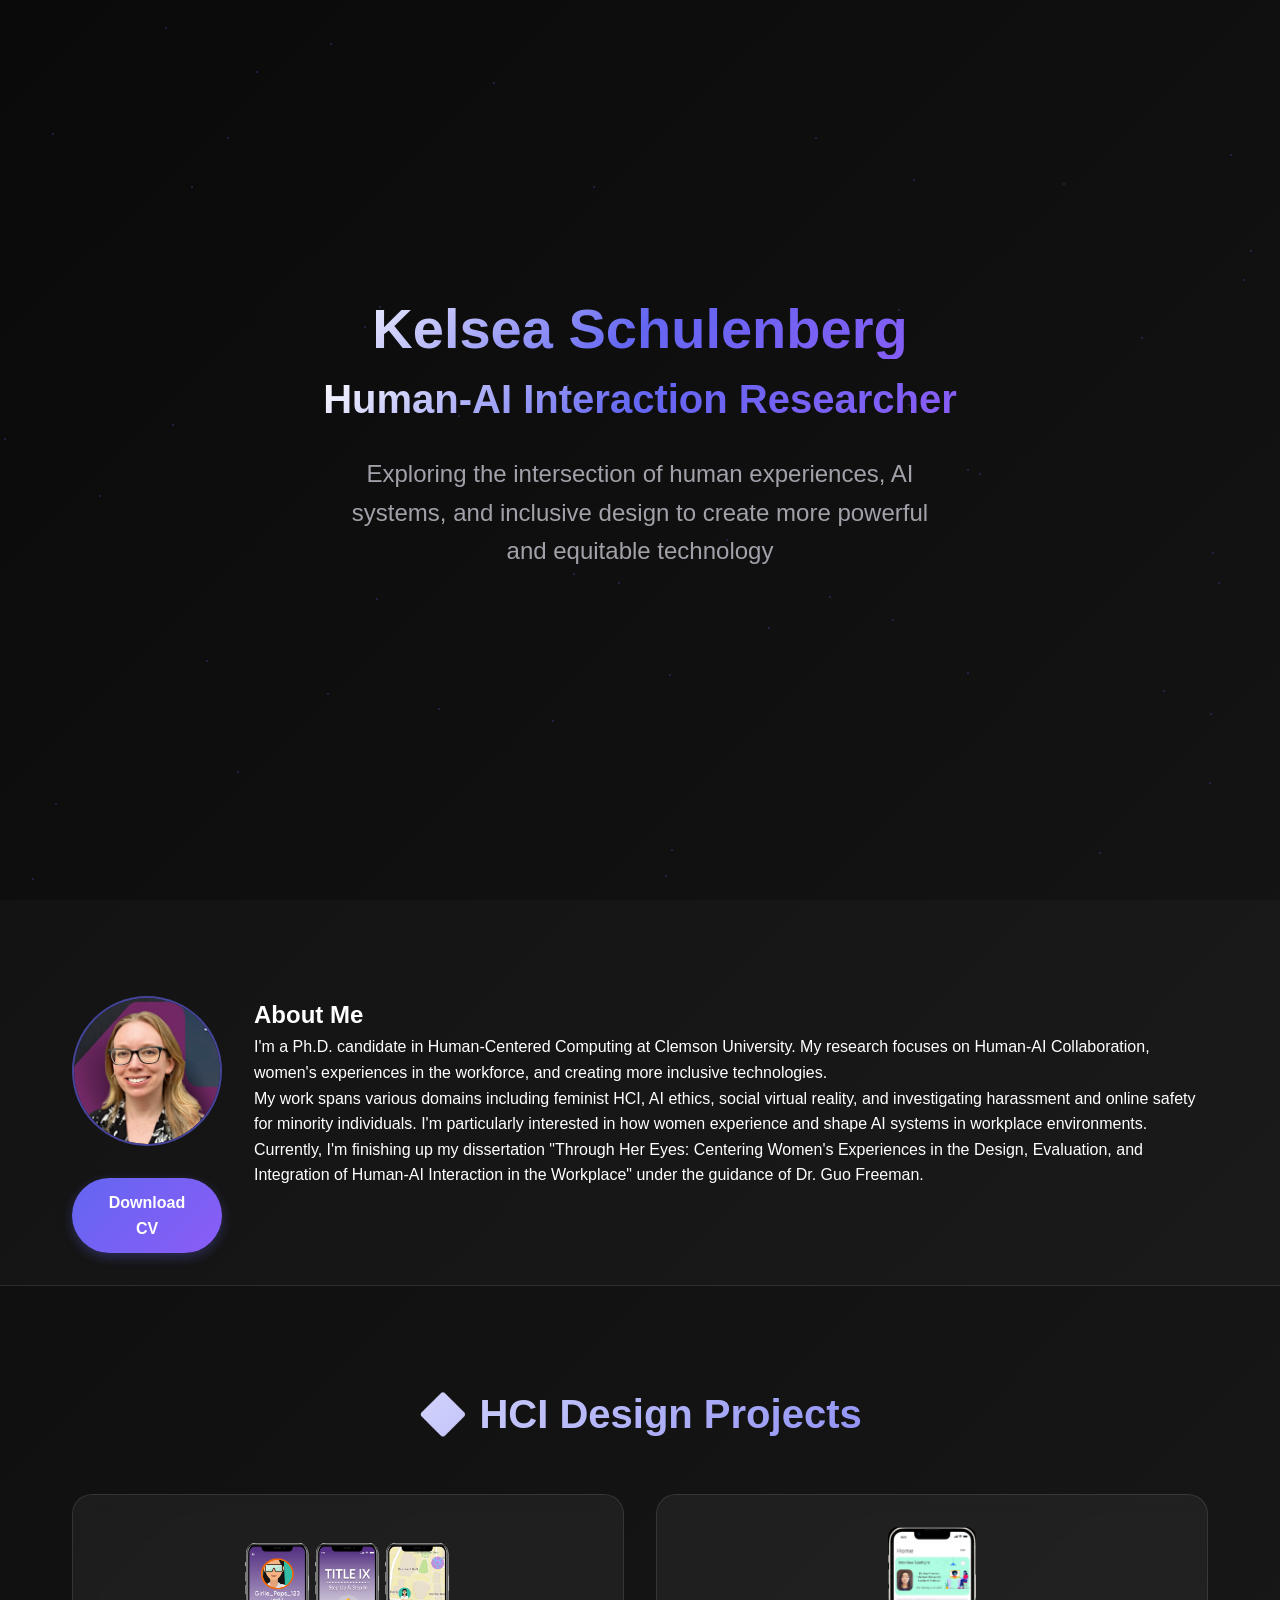
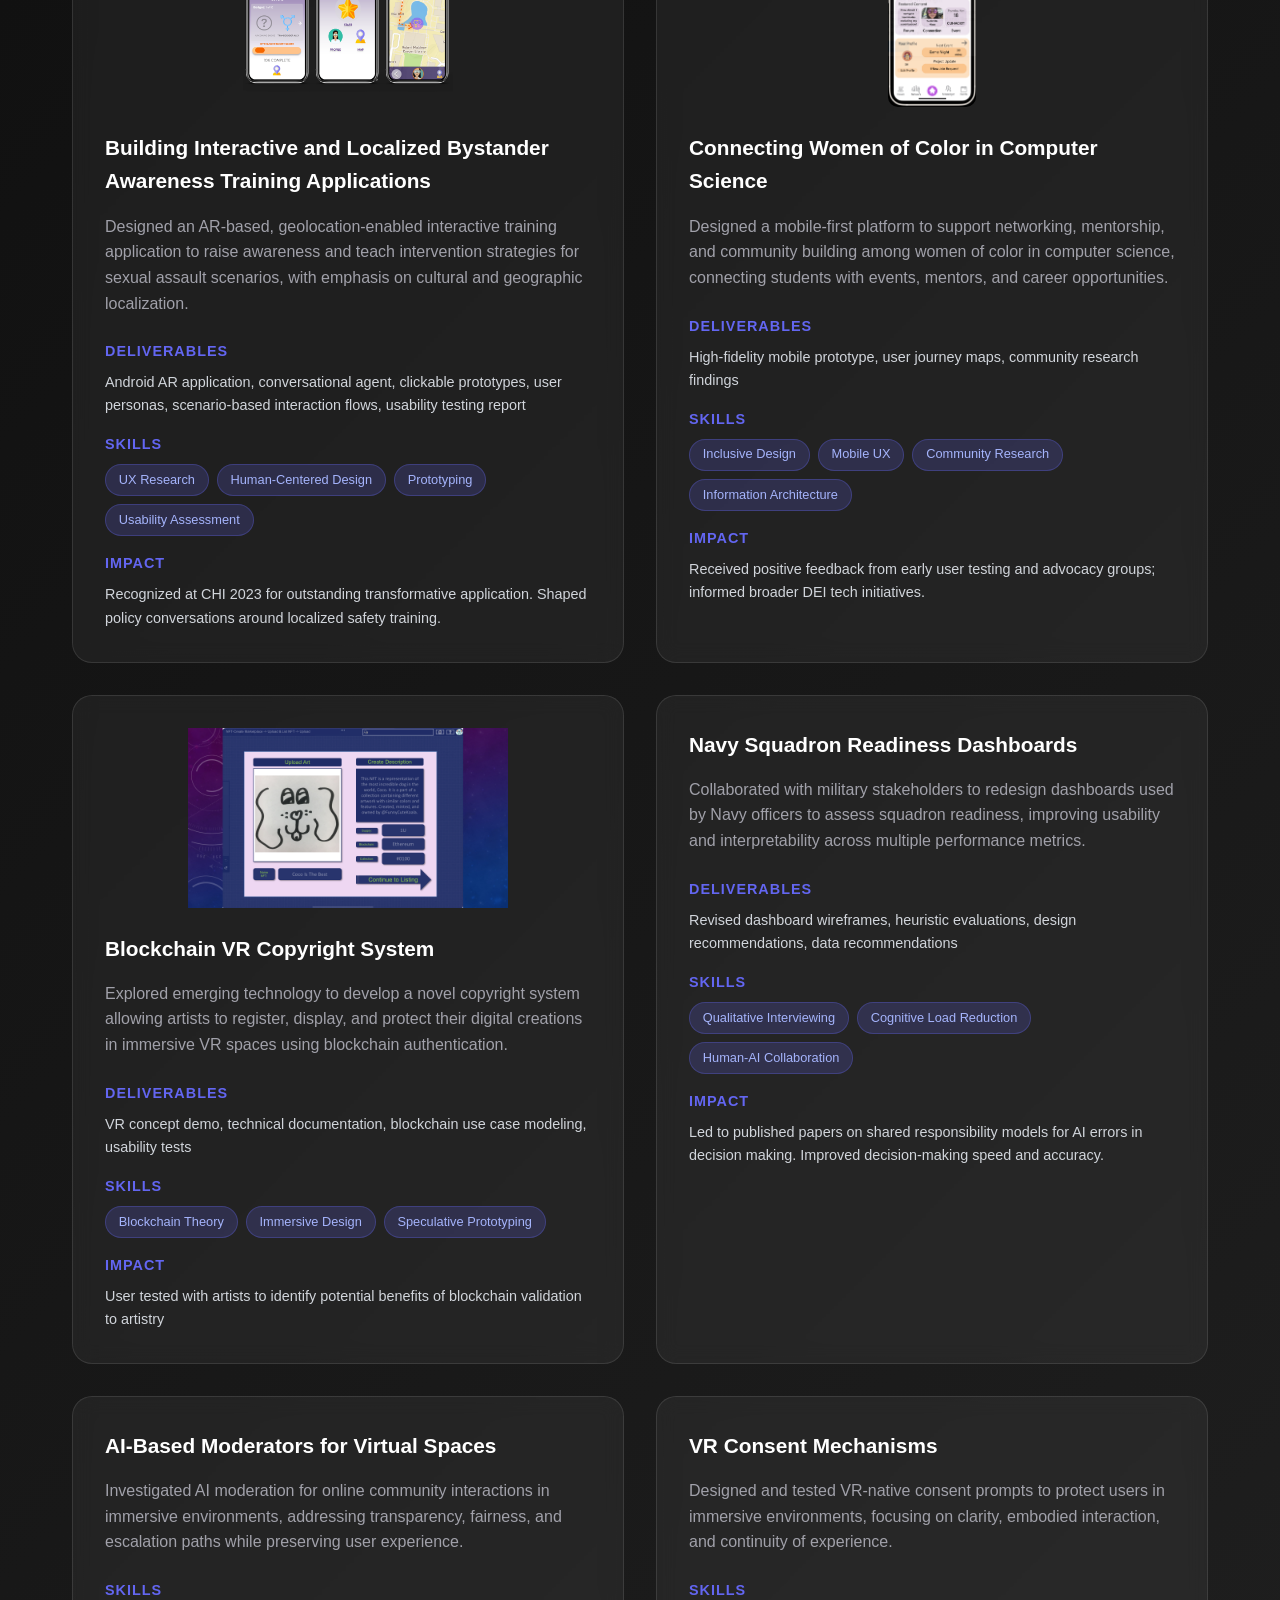
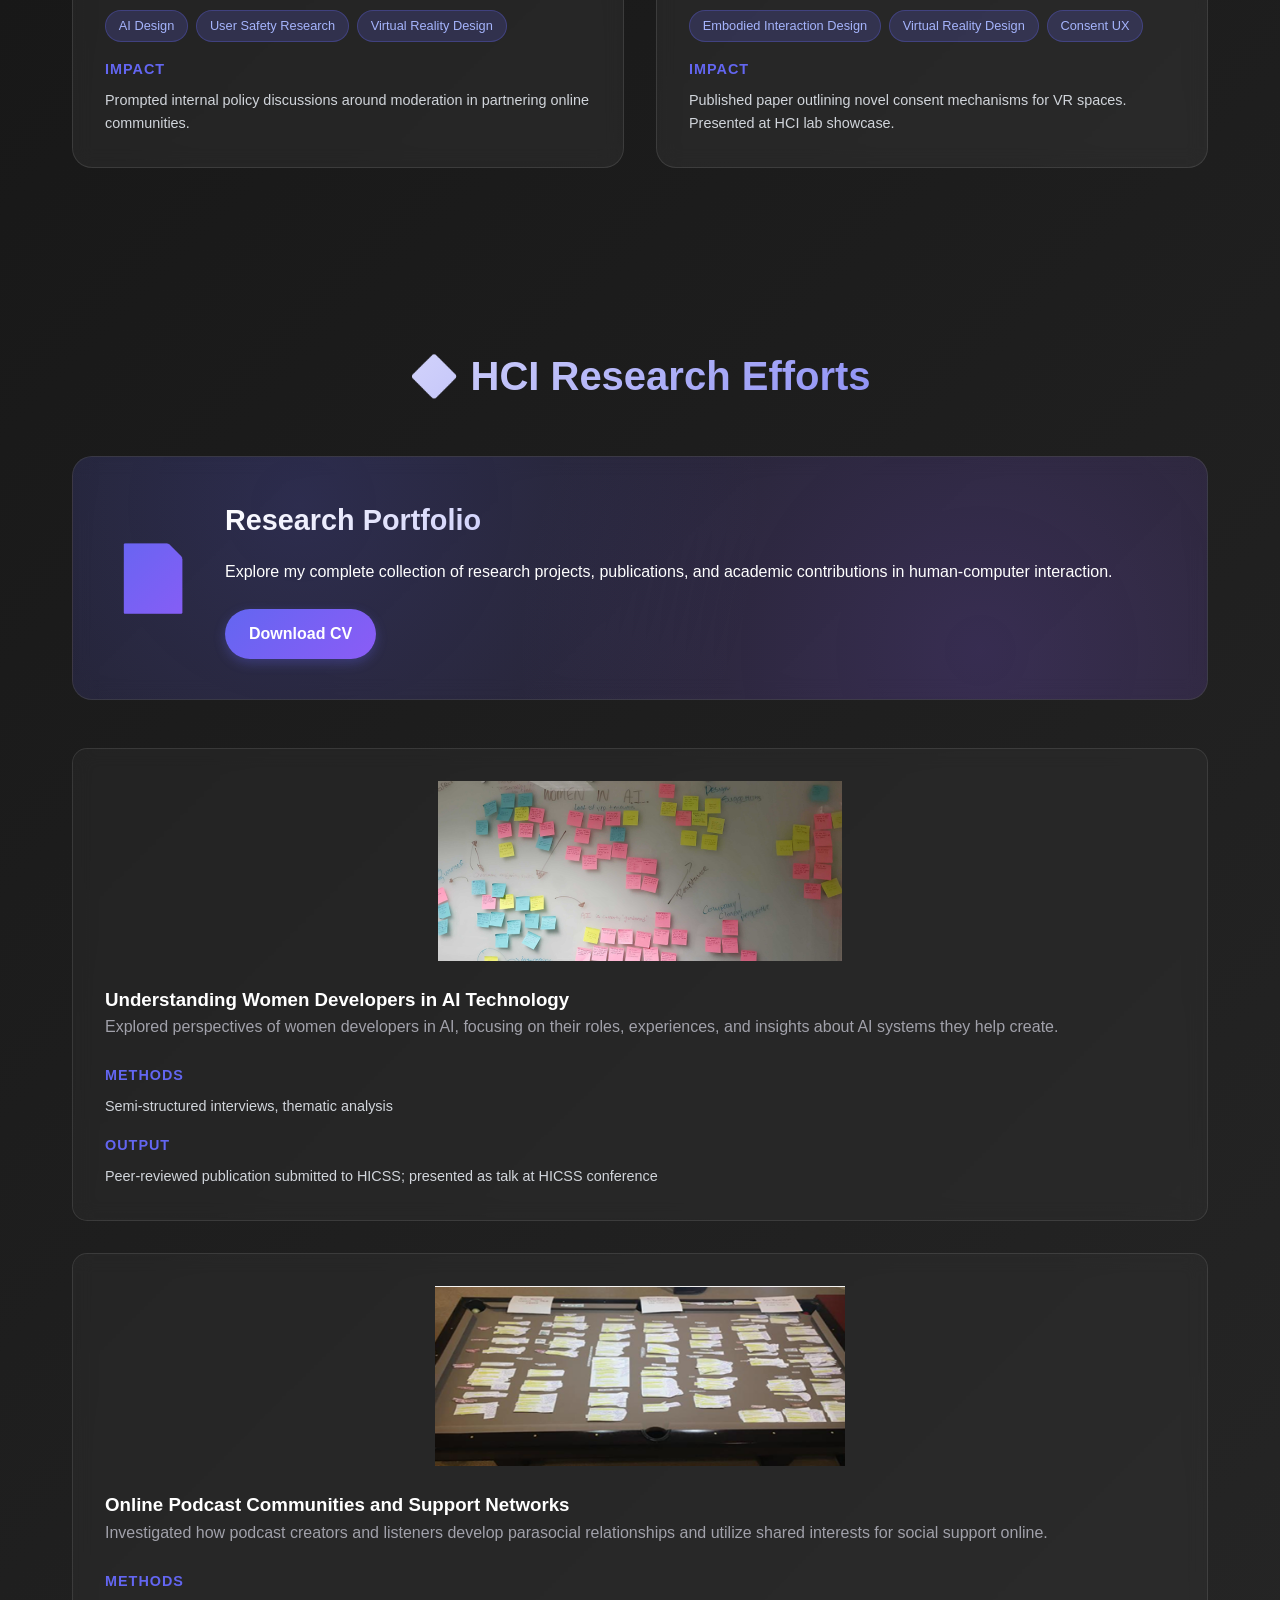
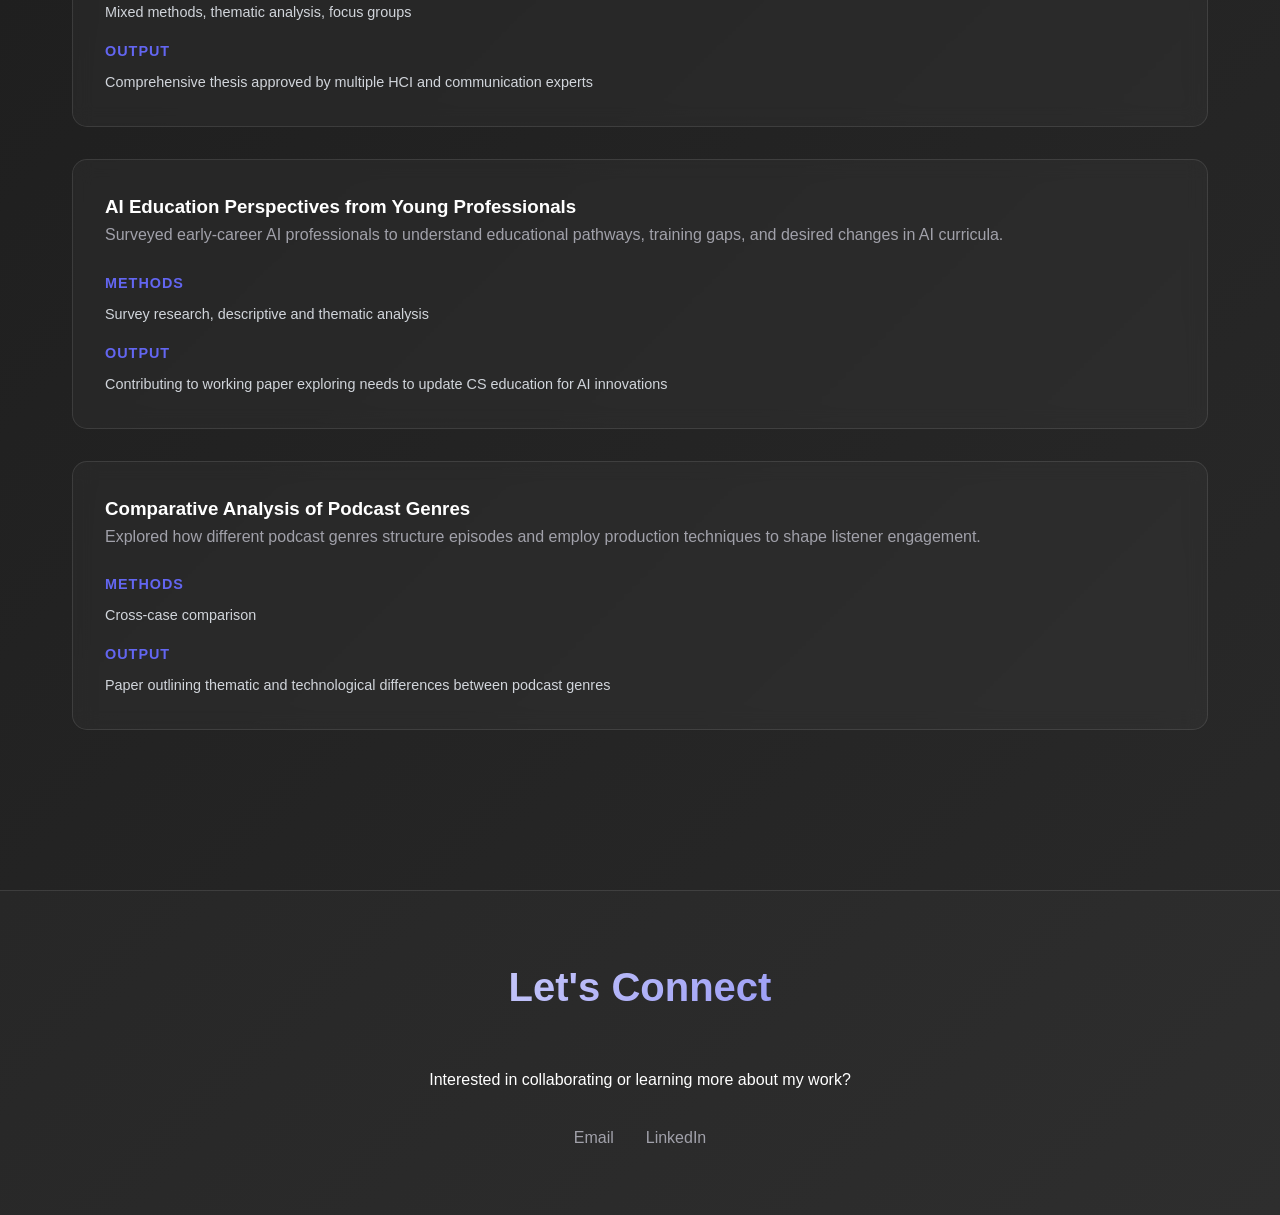
==== index.html @ e24f85ce "stuff" ====
<!DOCTYPE html>
<html lang="en">
<head>
    <meta charset="UTF-8">
    <meta name="viewport" content="width=device-width, initial-scale=1.0">
    <title>HCI Portfolio | Kelsea Schulenberg</title>
    <style>
        * {
            margin: 0;
            padding: 0;
            box-sizing: border-box;
        }

        body {
            font-family: 'Inter', -apple-system, BlinkMacSystemFont, sans-serif;
            background: linear-gradient(135deg, #0a0a0a 0%, #1a1a1a 50%, #2a2a2a 100%);
            color: #ffffff;
            line-height: 1.6;
            overflow-x: hidden;
        }

        /* Animated background particles */
        .bg-particles {
            position: fixed;
            top: 0;
            left: 0;
            width: 100%;
            height: 100%;
            pointer-events: none;
            z-index: 1;
        }

        .particle {
            position: absolute;
            width: 2px;
            height: 2px;
            background: rgba(99, 102, 241, 0.3);
            border-radius: 50%;
            animation: float 6s ease-in-out infinite;
        }

        @keyframes float {
            0%, 100% { transform: translateY(0px) rotate(0deg); opacity: 0.3; }
            50% { transform: translateY(-20px) rotate(180deg); opacity: 0.8; }
        }

        /* Navigation */
        nav {
            position: fixed;
            top: 0;
            left: 0;
            right: 0;
            padding: 1.5rem 2rem;
            background: rgba(0, 0, 0, 0.8);
            backdrop-filter: blur(20px);
            border-bottom: 1px solid rgba(255, 255, 255, 0.1);
            z-index: 100;
            transition: all 0.3s ease;
        }

        nav.scrolled {
            background: rgba(0, 0, 0, 0.95);
        }

        .nav-content {
            display: flex;
            justify-content: space-between;
            align-items: center;
            max-width: 1200px;
            margin: 0 auto;
        }

        .logo {
            font-size: 1.5rem;
            font-weight: 700;
            background: linear-gradient(135deg, #6366f1, #8b5cf6);
            -webkit-background-clip: text;
            -webkit-text-fill-color: transparent;
            background-clip: text;
        }

        .nav-links {
            display: flex;
            gap: 2rem;
            list-style: none;
        }

        .nav-links a {
            color: #ffffff;
            text-decoration: none;
            transition: color 0.3s ease;
            position: relative;
        }

        .nav-links a:hover {
            color: #6366f1;
        }

        .nav-links a::after {
            content: '';
            position: absolute;
            bottom: -5px;
            left: 0;
            width: 0;
            height: 2px;
            background: linear-gradient(135deg, #6366f1, #8b5cf6);
            transition: width 0.3s ease;
        }

        .nav-links a:hover::after {
            width: 100%;
        }

        /* Main container */
        .container {
            max-width: 1200px;
            margin: 0 auto;
            padding: 0 2rem;
            position: relative;
            z-index: 10;
        }

        /* Hero section */
        .hero {
            min-height: 100vh;
            display: flex;
            align-items: center;
            text-align: center;
            position: relative;
        }

        .hero-content {
            width: 100%;
            animation: fadeInUp 1s ease-out;
        }

        .hero h1 {
            font-size: clamp(3rem, 8vw, 6rem);
            font-weight: 800;
            margin-bottom: 1rem;
            background: linear-gradient(135deg, #ffffff, #6366f1, #8b5cf6);
            -webkit-background-clip: text;
            -webkit-text-fill-color: transparent;
            background-clip: text;
            line-height: 1.1;
        }

        .hero h1.name {
            font-size: 3.5rem;
            margin-bottom: 0.5rem;
        }

        .hero h2 {
            font-size: 2.5rem;
            margin-bottom: 1.5rem;
            background: linear-gradient(135deg, #ffffff, #6366f1, #8b5cf6);
            -webkit-background-clip: text;
            -webkit-text-fill-color: transparent;
            background-clip: text;
        }

        .hero p {
            font-size: 1.5rem;
            margin-bottom: 2rem;
            color: #a1a1aa;
            max-width: 600px;
            margin-left: auto;
            margin-right: auto;
        }

        .cta-button {
            display: inline-block;
            padding: 1rem 2rem;
            background: linear-gradient(135deg, #6366f1, #8b5cf6);
            color: white;
            text-decoration: none;
            border-radius: 50px;
            font-weight: 600;
            transition: all 0.3s ease;
            position: relative;
            overflow: hidden;
        }

        .cta-button:hover {
            transform: translateY(-2px);
            box-shadow: 0 10px 25px rgba(99, 102, 241, 0.3);
        }

        /* Section styles */
        .section {
            padding: 6rem 0;
            position: relative;
        }

        .section-title {
            font-size: 2.5rem;
            font-weight: 700;
            text-align: center;
            margin-bottom: 3rem;
            background: linear-gradient(135deg, #ffffff, #6366f1);
            -webkit-background-clip: text;
            -webkit-text-fill-color: transparent;
            background-clip: text;
        }

        /* Project cards */
        .projects-grid {
            display: grid;
            grid-template-columns: repeat(auto-fit, minmax(400px, 1fr));
            gap: 2rem;
            margin-bottom: 4rem;
        }

        .project-card {
            background: rgba(255, 255, 255, 0.05);
            border: 1px solid rgba(255, 255, 255, 0.1);
            border-radius: 20px;
            padding: 2rem;
            transition: all 0.3s ease;
            position: relative;
            overflow: hidden;
            backdrop-filter: blur(10px);
        }

        .project-image {
            width: 100%;
            height: 180px; /* Fixed consistent height */
            background: transparent;
            border-radius: 10px;
            margin-bottom: 1.5rem;
            display: flex;
            align-items: center;
            justify-content: center;
            position: relative;
            overflow: hidden;
        }

        /* Update the image style for the Bystander Awareness project */


        .project-card::before {
            content: '';
            position: absolute;
            top: 0;
            left: 0;
            right: 0;
            height: 3px;
            background: linear-gradient(135deg, #6366f1, #8b5cf6);
            transform: scaleX(0);
            transition: transform 0.3s ease;
        }

        .project-card:hover::before {
            transform: scaleX(1);
        }

        .project-card:hover {
            transform: translateY(-10px);
            box-shadow: 0 20px 40px rgba(0, 0, 0, 0.3);
            border-color: rgba(99, 102, 241, 0.3);
        }



        .project-card h3 {
            font-size: 1.3rem;
            font-weight: 600;
            margin-bottom: 1rem;
            color: #ffffff;
        }

        .project-summary {
            color: #a1a1aa;
            margin-bottom: 1.5rem;
            line-height: 1.6;
        }

        .project-details {
            display: grid;
            gap: 1rem;
        }

        .detail-item {
            display: flex;
            flex-direction: column;
            gap: 0.5rem;
        }

        .detail-label {
            font-weight: 600;
            color: #6366f1;
            font-size: 0.9rem;
            text-transform: uppercase;
            letter-spacing: 1px;
        }

        .detail-content {
            color: #d1d5db;
            font-size: 0.9rem;
        }

        .skills-list {
            display: flex;
            flex-wrap: wrap;
            gap: 0.5rem;
        }

        .skill-tag {
            background: rgba(99, 102, 241, 0.2);
            color: #a5b4fc;
            padding: 0.3rem 0.8rem;
            border-radius: 20px;
            font-size: 0.8rem;
            border: 1px solid rgba(99, 102, 241, 0.3);
        }

        /* Research section */
        .research-grid {
            display: grid;
            gap: 2rem;
            margin-bottom: 4rem;
        }

        .research-card {
            background: rgba(255, 255, 255, 0.03);
            border: 1px solid rgba(255, 255, 255, 0.1);
            border-radius: 15px;
            padding: 2rem;
            transition: all 0.3s ease;
            position: relative;
            backdrop-filter: blur(10px);
        }

        .research-image {
            width: 100%;
            height: 180px; /* Match project image height */
            background: transparent;
            border-radius: 8px;
            margin-bottom: 1.5rem;
            display: flex;
            align-items: center;
            justify-content: center;
            position: relative;
            overflow: hidden;
        }

        .research-card:hover {
            transform: translateX(10px);
            border-color: rgba(139, 92, 246, 0.3);
            background: rgba(255, 255, 255, 0.08);
        }

        .research-card::before {
            content: '';
            position: absolute;
            left: 0;
            top: 0;
            bottom: 0;
            width: 3px;
            background: linear-gradient(135deg, #8b5cf6, #6366f1);
            transform: scaleY(0);
            transition: transform 0.3s ease;
        }

        .research-card:hover::before {
            transform: scaleY(1);
        }

        /* Biography section */
        .biography {
            padding: 6rem 0 2rem;
            position: relative;
            background: rgba(255, 255, 255, 0.02);
            border-bottom: 1px solid rgba(255, 255, 255, 0.1);
        }

        .biography-container {
            display: flex;
            flex-direction: row; /* Change to row layout */
            align-items: flex-start; /* Align items at the top */
            gap: 2rem; /* Space between image and content */
        }
        
        .bio-image-container {
            display: flex;
            flex-direction: column;
            align-items: center;
            gap: 1rem;
            width: 150px; /* Set a fixed width for the left column */
            flex-shrink: 0; /* Prevent the left column from shrinking */
        }
        
        .bio-image {
            width: 150px;
            height: 150px;
            border-radius: 50%;
            background: linear-gradient(135deg, rgba(99, 102, 241, 0.2), rgba(139, 92, 246, 0.2));
            border: 2px solid rgba(99, 102, 241, 0.5);
            flex-shrink: 0;
            display: flex;
            align-items: center;
            justify-content: center;
            font-size: 3rem;
            overflow: hidden; /* Add this to clip the image */
        }
        
        .headshot-img {
            width: 100%;
            height: 100%;
            object-fit: cover; /* This will make the image cover the container without distortion */
            border-radius: 50%; /* Make the image itself circular too */
        }

        .bio-content {
            flex: 1; /* Allow the content to take remaining width */
        }

        @media (max-width: 768px) {
            .biography-container {
                flex-direction: column; /* Stack vertically on mobile */
                text-align: center;
                align-items: center;
            }
            
            .bio-image-container {
                margin-bottom: 1.5rem;
            }
        }

        /* Add this to your existing CSS (in the style section) */

        .cv-card {
            background: linear-gradient(135deg, rgba(99, 102, 241, 0.1), rgba(139, 92, 246, 0.1));
            border: 1px solid rgba(255, 255, 255, 0.1);
            border-radius: 20px;
            padding: 2.5rem;
            margin-bottom: 3rem;
            transition: all 0.3s ease;
            position: relative;
            overflow: hidden;
            backdrop-filter: blur(10px);
        }

        .cv-card::before {
            content: '';
            position: absolute;
            top: 0;
            left: 0;
            width: 100%;
            height: 100%;
            background: 
                radial-gradient(circle at 20% 20%, rgba(99, 102, 241, 0.15) 0%, transparent 50%),
                radial-gradient(circle at 80% 80%, rgba(139, 92, 246, 0.15) 0%, transparent 50%);
            animation: shimmer 6s ease-in-out infinite;
            z-index: -1;
        }

        .cv-content {
            display: flex;
            align-items: center;
            gap: 2rem;
        }

        .cv-icon {
            font-size: 4rem;
            background: linear-gradient(135deg, #6366f1, #8b5cf6);
            -webkit-background-clip: text;
            -webkit-text-fill-color: transparent;
            background-clip: text;
        }

        .cv-text {
            flex: 1;
        }

        .cv-text h3 {
            font-size: 1.8rem;
            margin-bottom: 1rem;
            background: linear-gradient(135deg, #ffffff, #6366f1);
            -webkit-background-clip: text;
            -webkit-text-fill-color: transparent;
            background-clip: text;
        }

        .cv-button {
            display: inline-flex;
            align-items: center;
            gap: 10px;
            margin-top: 1.5rem;
            padding: 12px 24px;
            background: linear-gradient(135deg, #6366f1, #8b5cf6);
            color: white;
            text-decoration: none;
            border-radius: 50px;
            font-weight: 600;
            transition: all 0.3s ease;
            box-shadow: 0 4px 12px rgba(99, 102, 241, 0.3);
        }

        .cv-button:hover {
            transform: translateY(-3px);
            box-shadow: 0 8px 16px rgba(99, 102, 241, 0.4);
        }

        .button-icon {
            font-size: 1.2rem;
        }

        @media (max-width: 768px) {
            .cv-content {
                flex-direction: column;
                text-align: center;
            }
            
            .cv-icon {
                margin-bottom: 1rem;
            }
        }

        /* Animations */
        @keyframes fadeInUp {
            from {
                opacity: 0;
                transform: translateY(30px);
            }
            to {
                opacity: 1;
                transform: translateY(0);
            }
        }

        .fade-in-up {
            animation: fadeInUp 0.8s ease-out forwards;
            opacity: 0;
        }

        /* Responsive design */
        @media (max-width: 768px) {
            .nav-links {
                display: none;
            }
            
            .projects-grid {
                grid-template-columns: 1fr;
            }
            
            .hero h1 {
                font-size: 3rem;
            }
            
            .hero p {
                font-size: 1.2rem;
            }
            
            .container {
                padding: 0 1rem;
            }
        }

        /* Contact section */
        .contact {
            text-align: center;
            padding: 4rem 0;
            background: rgba(255, 255, 255, 0.02);
            border-top: 1px solid rgba(255, 255, 255, 0.1);
        }

        .contact-links {
            display: flex;
            justify-content: center;
            gap: 2rem;
            margin-top: 2rem;
        }

        .contact-link {
            color: #a1a1aa;
            text-decoration: none;
            transition: color 0.3s ease;
        }

        .contact-link:hover {
            color: #6366f1;
        }

        .button {
            display: inline-block;
            padding: 10px 15px;
            background-color: #0066cc; /* or your preferred color */
            color: white;
            text-decoration: none;
            border-radius: 4px;
            font-weight: bold;
        }

        .button:hover {
            background-color: #0052a3; /* slightly darker on hover */
        }
    
        /* Reduce space above research section */
        #research.section {
            padding-top: 1rem; /* Reduced from 6rem */
        }
    </style>
</head>
<body>
    <div class="bg-particles" id="particles"></div>

    <main>
        <section id="home" class="hero">
            <div class="container">
                <div class="hero-content">
                    <h1 class="name">Kelsea Schulenberg</h1>
                    <h2 style="font-size: 2.5rem; margin-bottom: 1.5rem; background: linear-gradient(135deg, #ffffff, #6366f1, #8b5cf6); -webkit-background-clip: text; -webkit-text-fill-color: transparent; background-clip: text;">Human-AI Interaction Researcher</h2>
                    <p>Exploring the intersection of human experiences, AI systems, and inclusive design to create more powerful and equitable technology</p>
                </div>
            </div>
        </section>

        <!-- Biography section with updated content -->
        <section id="about" class="biography">
            <div class="container">
                <div class="biography-container">
                    <div class="bio-image-container">
                        <div class="bio-image">
                            <img src="headshot.png" alt="Headshot" class="headshot-img">
                        </div>
                        <a href="CV.pdf" class="cv-button" target="_blank" style="margin-top: 1rem; display: inline-block; text-align: center;">
                            <span class="button-text">Download CV</span>
                        </a>
                    </div>
                    <div class="bio-content">
                        <h2>About Me</h2>
                        <p>I'm a Ph.D. candidate in Human-Centered Computing at Clemson University. My research focuses on Human-AI Collaboration, women's experiences in the workforce, and creating more inclusive technologies.</p>
                        <p>My work spans various domains including feminist HCI, AI ethics, social virtual reality, and investigating harassment and online safety for minority individuals. I'm particularly interested in how women experience and shape AI systems in workplace environments.</p>
                        <p>Currently, I'm finishing up my dissertation "Through Her Eyes: Centering Women's Experiences in the Design, Evaluation, and Integration of Human-AI Interaction in the Workplace" under the guidance of Dr. Guo Freeman.</p>
                    </div>
                </div>
            </div>
        </section>

        <section id="design" class="section">
            <div class="container">
                <h2 class="section-title">🔷 HCI Design Projects</h2>
                <div class="projects-grid">
                    <div class="project-card fade-in-up">
                        <div class="project-image">
                            <img src="training.png" alt="Bystander Awareness Training Application" style="width: auto; height: 100%;">
                        </div>
                        <h3>Building Interactive and Localized Bystander Awareness Training Applications</h3>
                        <p class="project-summary">Designed an AR-based, geolocation-enabled interactive training application to raise awareness and teach intervention strategies for sexual assault scenarios, with emphasis on cultural and geographic localization.</p>
                        <div class="project-details">
                            <div class="detail-item">
                                <div class="detail-label">Deliverables</div>
                                <div class="detail-content">Android AR application, conversational agent, clickable prototypes, user personas, scenario-based interaction flows, usability testing report</div>
                            </div>
                            <div class="detail-item">
                                <div class="detail-label">Skills</div>
                                <div class="skills-list">
                                    <span class="skill-tag">UX Research</span>
                                    <span class="skill-tag">Human-Centered Design</span>
                                    <span class="skill-tag">Prototyping</span>
                                    <span class="skill-tag">Usability Assessment</span>
                                </div>
                            </div>
                            <div class="detail-item">
                                <div class="detail-label">Impact</div>
                                <div class="detail-content">Recognized at CHI 2023 for outstanding transformative application. Shaped policy conversations around localized safety training.</div>
                            </div>
                        </div>
                    </div>

                    <div class="project-card fade-in-up">
                        <div class="project-image">
                            <img src="women.png" alt="Connecting Women of Color in Computer Science" style="width: auto; height: 100%; max-height: 280px; object-fit: contain; border-radius: 10px; margin: 0 auto; display: block;">
                        </div>
                        <h3>Connecting Women of Color in Computer Science</h3>
                        <p class="project-summary">Designed a mobile-first platform to support networking, mentorship, and community building among women of color in computer science, connecting students with events, mentors, and career opportunities.</p>
                        <div class="project-details">
                            <div class="detail-item">
                                <div class="detail-label">Deliverables</div>
                                <div class="detail-content">High-fidelity mobile prototype, user journey maps, community research findings</div>
                            </div>
                            <div class="detail-item">
                                <div class="detail-label">Skills</div>
                                <div class="skills-list">
                                    <span class="skill-tag">Inclusive Design</span>
                                    <span class="skill-tag">Mobile UX</span>
                                    <span class="skill-tag">Community Research</span>
                                    <span class="skill-tag">Information Architecture</span>
                                </div>
                            </div>
                            <div class="detail-item">
                                <div class="detail-label">Impact</div>
                                <div class="detail-content">Received positive feedback from early user testing and advocacy groups; informed broader DEI tech initiatives.</div>
                            </div>
                        </div>
                    </div>

                    <div class="project-card fade-in-up">
                        <div class="project-image">
                            <img src="blockchain.png" alt="Blockchain VR Copyright System" style="width: 100%; height: 100%; object-fit: contain; border-radius: 10px; margin: 0 auto; display: block;">
                        </div>
                        <h3>Blockchain VR Copyright System</h3>
                        <p class="project-summary">Explored emerging technology to develop a novel copyright system allowing artists to register, display, and protect their digital creations in immersive VR spaces using blockchain authentication.</p>
                        <div class="project-details">
                            <div class="detail-item">
                                <div class="detail-label">Deliverables</div>
                                <div class="detail-content">VR concept demo, technical documentation, blockchain use case modeling, usability tests</div>
                            </div>
                            <div class="detail-item">
                                <div class="detail-label">Skills</div>
                                <div class="skills-list">
                                    <span class="skill-tag">Blockchain Theory</span>
                                    <span class="skill-tag">Immersive Design</span>
                                    <span class="skill-tag">Speculative Prototyping</span>
                                </div>
                            </div>
                            <div class="detail-item">
                                <div class="detail-label">Impact</div>
                                <div class="detail-content">User tested with artists to identify potential benefits of blockchain validation to artistry</div>
                            </div>
                        </div>
                    </div>

                    <div class="project-card fade-in-up">
                        <h3>Navy Squadron Readiness Dashboards</h3>
                        <p class="project-summary">Collaborated with military stakeholders to redesign dashboards used by Navy officers to assess squadron readiness, improving usability and interpretability across multiple performance metrics.</p>
                        <div class="project-details">
                            <div class="detail-item">
                                <div class="detail-label">Deliverables</div>
                                <div class="detail-content">Revised dashboard wireframes, heuristic evaluations, design recommendations, data recommendations</div>
                            </div>
                            <div class="detail-item">
                                <div class="detail-label">Skills</div>
                                <div class="skills-list">
                                    <span class="skill-tag">Qualitative Interviewing</span>
                                    <span class="skill-tag">Cognitive Load Reduction</span>
                                    <span class="skill-tag">Human-AI Collaboration</span>
                                </div>
                            </div>
                            <div class="detail-item">
                                <div class="detail-label">Impact</div>
                                <div class="detail-content">Led to published papers on shared responsibility models for AI errors in decision making. Improved decision-making speed and accuracy.</div>
                            </div>
                        </div>
                    </div>

                    <div class="project-card fade-in-up">
                        <h3>AI-Based Moderators for Virtual Spaces</h3>
                        <p class="project-summary">Investigated AI moderation for online community interactions in immersive environments, addressing transparency, fairness, and escalation paths while preserving user experience.</p>
                        <div class="project-details">
                            <div class="detail-item">
                                <div class="detail-label">Skills</div>
                                <div class="skills-list">
                                    <span class="skill-tag">AI Design</span>
                                    <span class="skill-tag">User Safety Research</span>
                                    <span class="skill-tag">Virtual Reality Design</span>
                                </div>
                            </div>
                            <div class="detail-item">
                                <div class="detail-label">Impact</div>
                                <div class="detail-content">Prompted internal policy discussions around moderation in partnering online communities.</div>
                            </div>
                        </div>
                    </div>

                    <div class="project-card fade-in-up">
                        <h3>VR Consent Mechanisms</h3>
                        <p class="project-summary">Designed and tested VR-native consent prompts to protect users in immersive environments, focusing on clarity, embodied interaction, and continuity of experience.</p>
                        <div class="project-details">
                            <div class="detail-item">
                                <div class="detail-label">Skills</div>
                                <div class="skills-list">
                                    <span class="skill-tag">Embodied Interaction Design</span>
                                    <span class="skill-tag">Virtual Reality Design</span>
                                    <span class="skill-tag">Consent UX</span>
                                </div>
                            </div>
                            <div class="detail-item">
                                <div class="detail-label">Impact</div>
                                <div class="detail-content">Published paper outlining novel consent mechanisms for VR spaces. Presented at HCI lab showcase.</div>
                            </div>
                        </div>
                    </div>
                </div>
            </div>
        </section>

        <section id="research" class="section">
            <div class="container">
                <h2 class="section-title">🔶 HCI Research Efforts</h2>

                <!-- Enhanced CV section -->
                <div class="cv-card fade-in-up">
                    <div class="cv-content">
                        <div class="cv-icon">📄</div>
                        <div class="cv-text">
                            <h3>Research Portfolio</h3>
                            <p>Explore my complete collection of research projects, publications, and academic contributions in human-computer interaction.</p>
                            <a href="CV.pdf" class="cv-button" target="_blank">
                                <span class="button-text">Download CV</span>
                            </a>
                        </div>
                    </div>
                </div>

                <div class="research-grid">
                    <div class="research-card fade-in-up">
                        <div class="research-image">
                            <img src="wai.png" alt="Women Developers in AI Technology" style="width: 100%; height: 100%; object-fit: contain; border-radius: 8px;">
                        </div>
                        <h3>Understanding Women Developers in AI Technology</h3>
                        <p class="project-summary">Explored perspectives of women developers in AI, focusing on their roles, experiences, and insights about AI systems they help create.</p>
                        <div class="project-details">
                            <div class="detail-item">
                                <div class="detail-label">Methods</div>
                                <div class="detail-content">Semi-structured interviews, thematic analysis</div>
                            </div>
                            <div class="detail-item">
                                <div class="detail-label">Output</div>
                                <div class="detail-content">Peer-reviewed publication submitted to HICSS; presented as talk at HICSS conference</div>
                            </div>
                        </div>
                    </div>

                    <div class="research-card fade-in-up">
                        <div class="research-image">
                            <img src="thesis.png" alt="Online Podcast Communities and Support Networks" style="width: 100%; height: 100%; object-fit: contain; border-radius: 8px;">
                        </div>
                        <h3>Online Podcast Communities and Support Networks</h3>
                        <p class="project-summary">Investigated how podcast creators and listeners develop parasocial relationships and utilize shared interests for social support online.</p>
                        <div class="project-details">
                            <div class="detail-item">
                                <div class="detail-label">Methods</div>
                                <div class="detail-content">Mixed methods, thematic analysis, focus groups</div>
                            </div>
                            <div class="detail-item">
                                <div class="detail-label">Output</div>
                                <div class="detail-content">Comprehensive thesis approved by multiple HCI and communication experts</div>
                            </div>
                        </div>
                    </div>

                    <div class="research-card fade-in-up">
                        <h3>AI Education Perspectives from Young Professionals</h3>
                        <p class="project-summary">Surveyed early-career AI professionals to understand educational pathways, training gaps, and desired changes in AI curricula.</p>
                        <div class="project-details">
                            <div class="detail-item">
                                <div class="detail-label">Methods</div>
                                <div class="detail-content">Survey research, descriptive and thematic analysis</div>
                            </div>
                            <div class="detail-item">
                                <div class="detail-label">Output</div>
                                <div class="detail-content">Contributing to working paper exploring needs to update CS education for AI innovations</div>
                            </div>
                        </div>
                    </div>

                    <div class="research-card fade-in-up">
                        <h3>Comparative Analysis of Podcast Genres</h3>
                        <p class="project-summary">Explored how different podcast genres structure episodes and employ production techniques to shape listener engagement.</p>
                        <div class="project-details">
                            <div class="detail-item">
                                <div class="detail-label">Methods</div>
                                <div class="detail-content">Cross-case comparison</div>
                            </div>
                            <div class="detail-item">
                                <div class="detail-label">Output</div>
                                <div class="detail-content">Paper outlining thematic and technological differences between podcast genres</div>
                            </div>
                        </div>
                    </div>
                </div>

                </div>
        </section>

        <section id="contact" class="contact">
            <div class="container">
                <h2 class="section-title">Let's Connect</h2>
                <p>Interested in collaborating or learning more about my work?</p>
                <div class="contact-links">
                    <a href="mailto:kelseas@g.clemson.edu" class="contact-link">Email</a>
                    <a href="https://www.linkedin.com/in/kelsea-schulenberg-6bb009a9/" class="contact-link">LinkedIn</a>
                </div>
            </div>
        </section>
    </main>

    <script>
        // Create floating particles
        function createParticles() {
            const particlesContainer = document.getElementById('particles');
            const particleCount = 50;
            
            for (let i = 0; i < particleCount; i++) {
                const particle = document.createElement('div');
                particle.className = 'particle';
                particle.style.left = Math.random() * 100 + '%';
                particle.style.top = Math.random() * 100 + '%';
                particle.style.animationDelay = Math.random() * 6 + 's';
                particle.style.animationDuration = (Math.random() * 3 + 3) + 's';
                particlesContainer.appendChild(particle);
            }
        }

        // Smooth scrolling for navigation links
        document.querySelectorAll('a[href^="#"]').forEach(anchor => {
            anchor.addEventListener('click', function (e) {
                e.preventDefault();
                const target = document.querySelector(this.getAttribute('href'));
                if (target) {
                    target.scrollIntoView({
                        behavior: 'smooth',
                        block: 'start'
                    });
                }
            });
        });

        // Intersection Observer for animations
        const observerOptions = {
            threshold: 0.1,
            rootMargin: '0px 0px -50px 0px'
        };

        const observer = new IntersectionObserver((entries) => {
            entries.forEach(entry => {
                if (entry.isIntersecting) {
                    entry.target.style.opacity = '1';
                    entry.target.style.transform = 'translateY(0)';
                }
            });
        }, observerOptions);

        // Observe all fade-in elements
        document.querySelectorAll('.fade-in-up').forEach(el => {
            observer.observe(el);
        });

        // Initialize particles when page loads
        window.addEventListener('load', createParticles);

        // Add staggered animation delay to project cards
        document.querySelectorAll('.project-card').forEach((card, index) => {
            card.style.animationDelay = (index * 0.1) + 's';
        });

        // Add staggered animation delay to research cards
        document.querySelectorAll('.research-card').forEach((card, index) => {
            card.style.animationDelay = (index * 0.1) + 's';
        });
    </script>
</body>
</html>
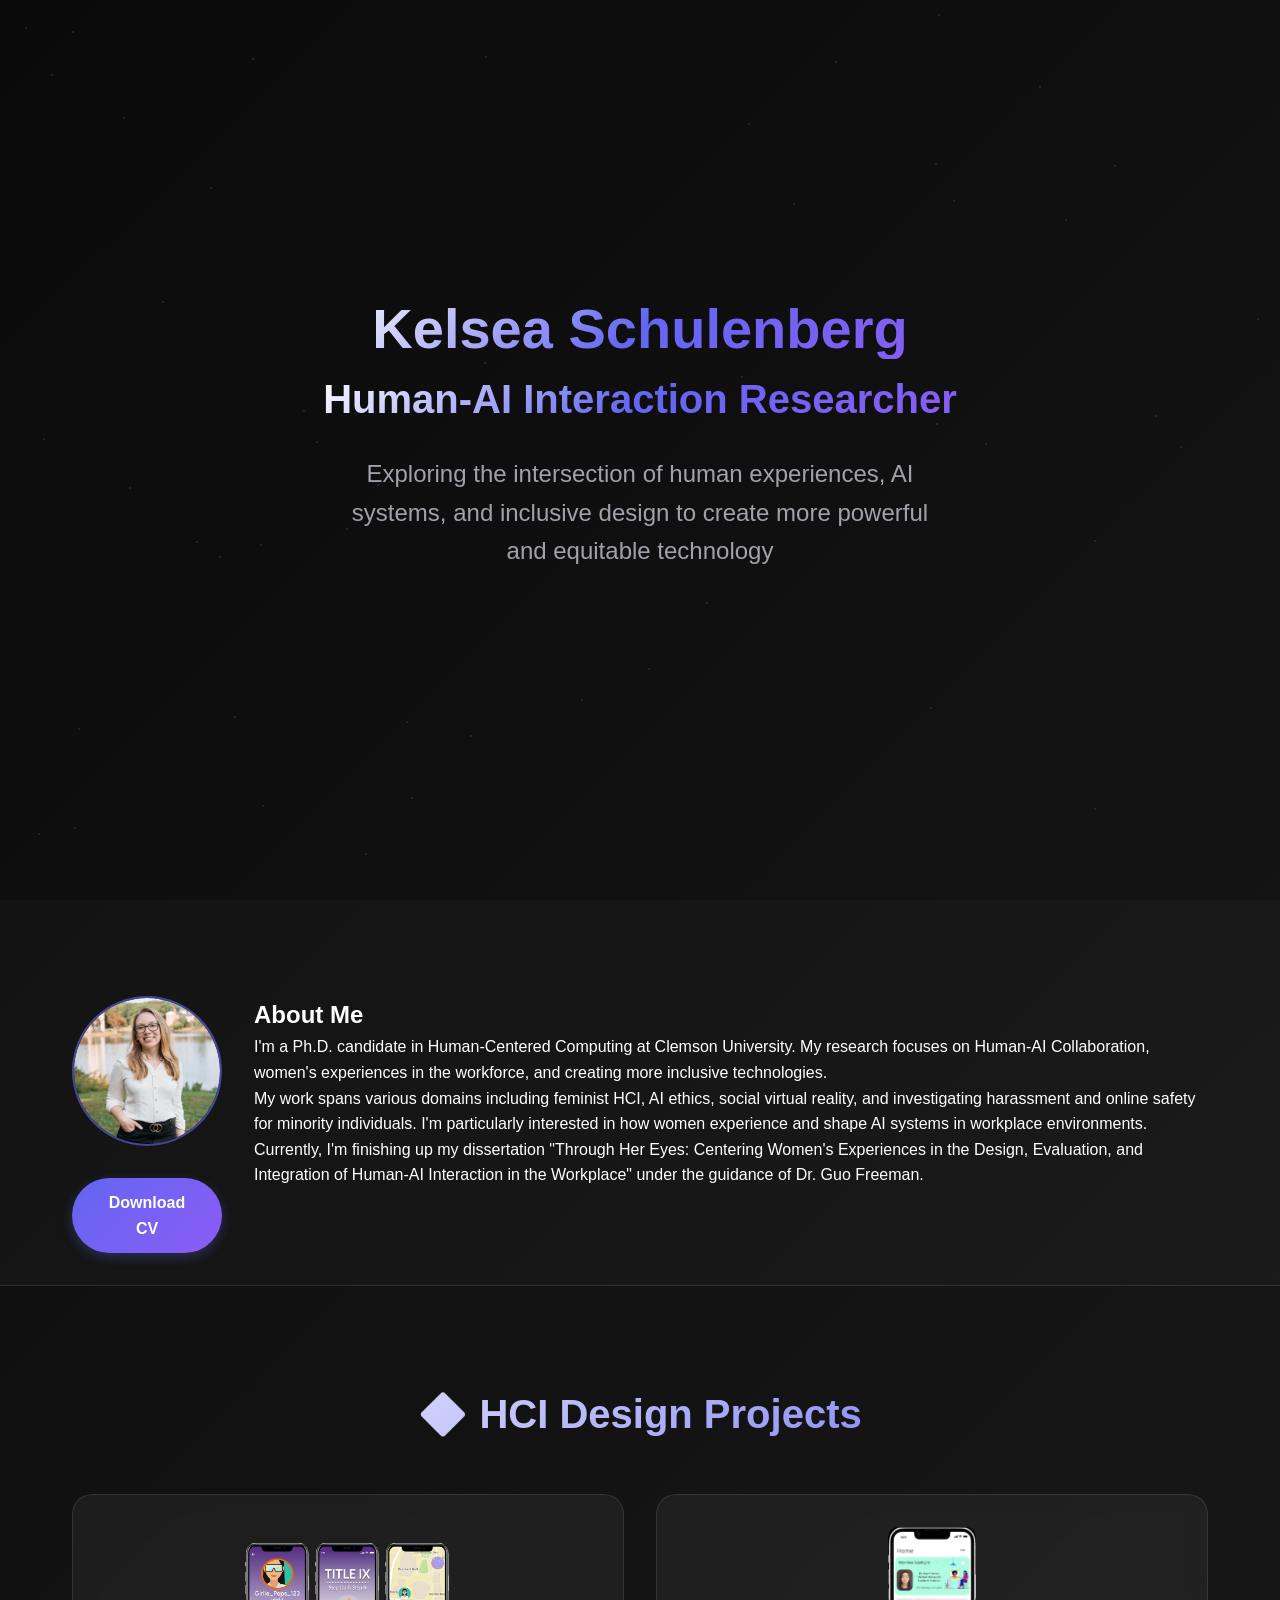
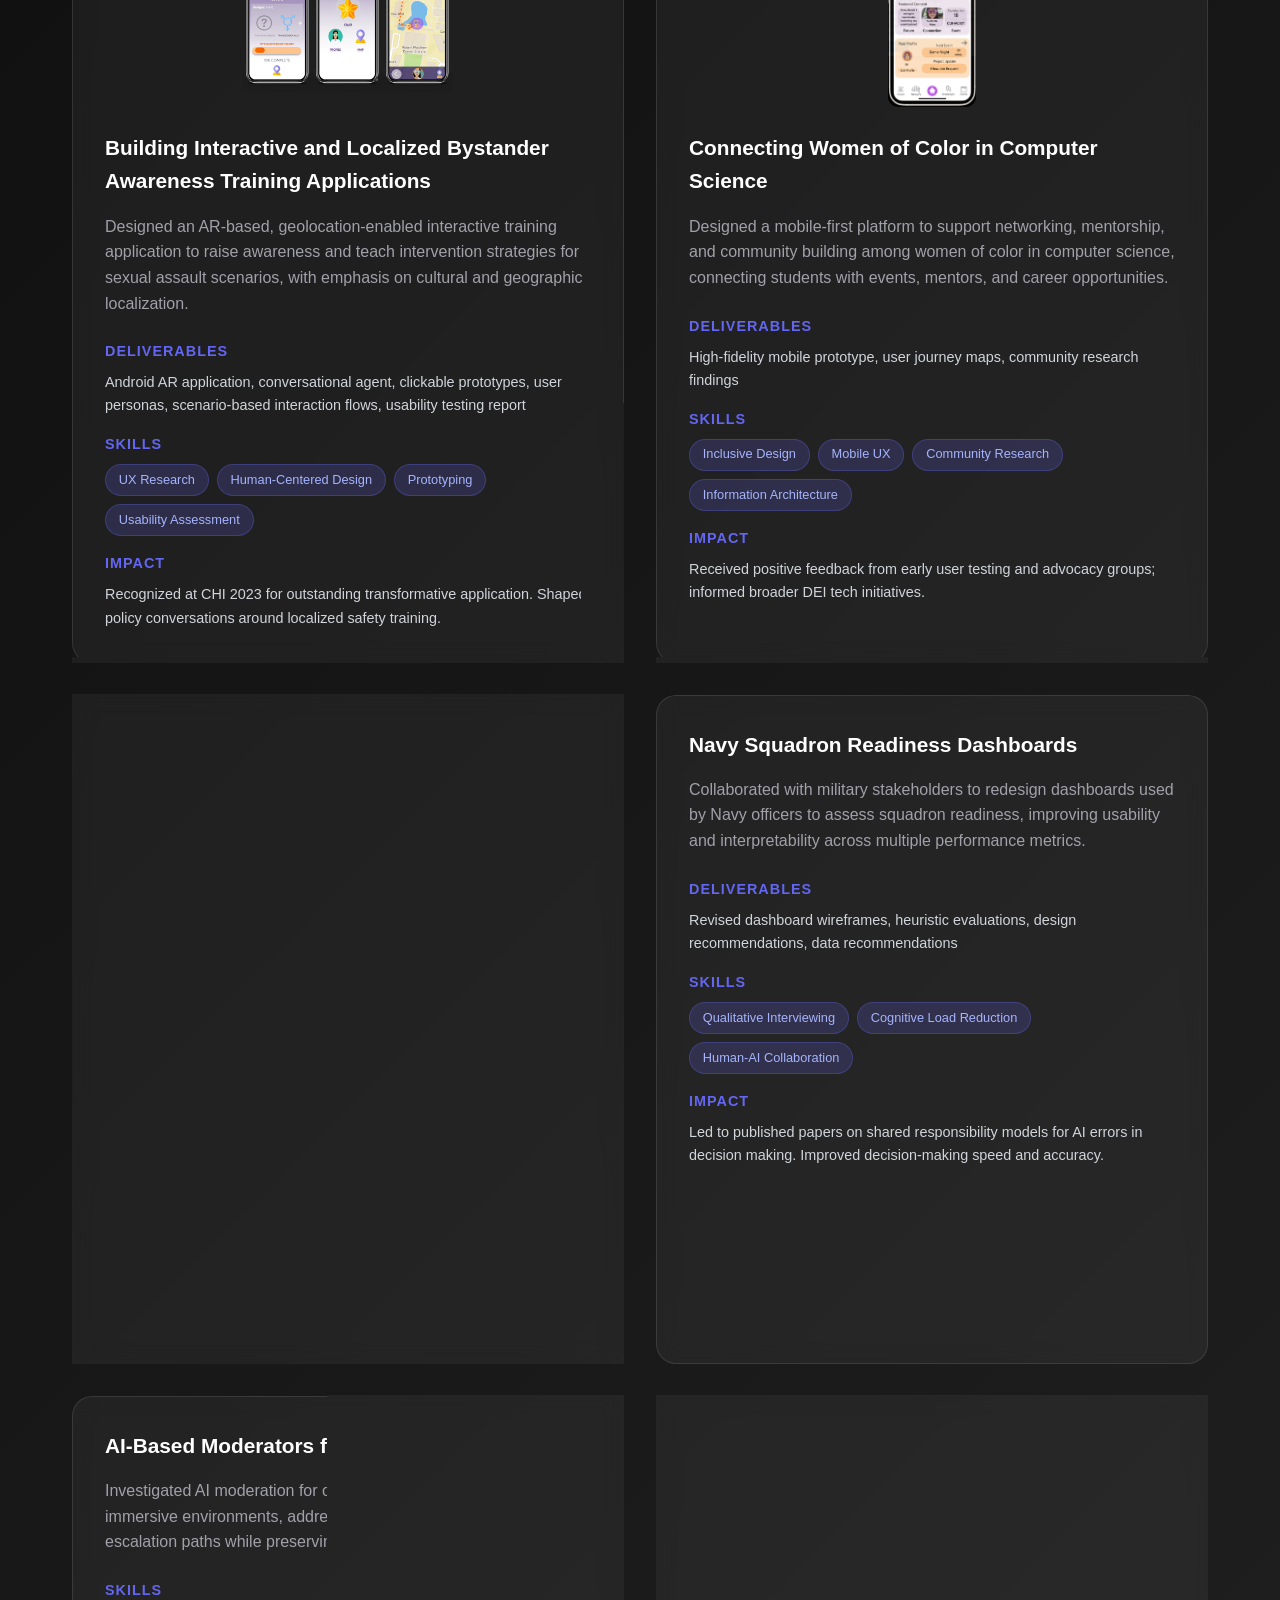
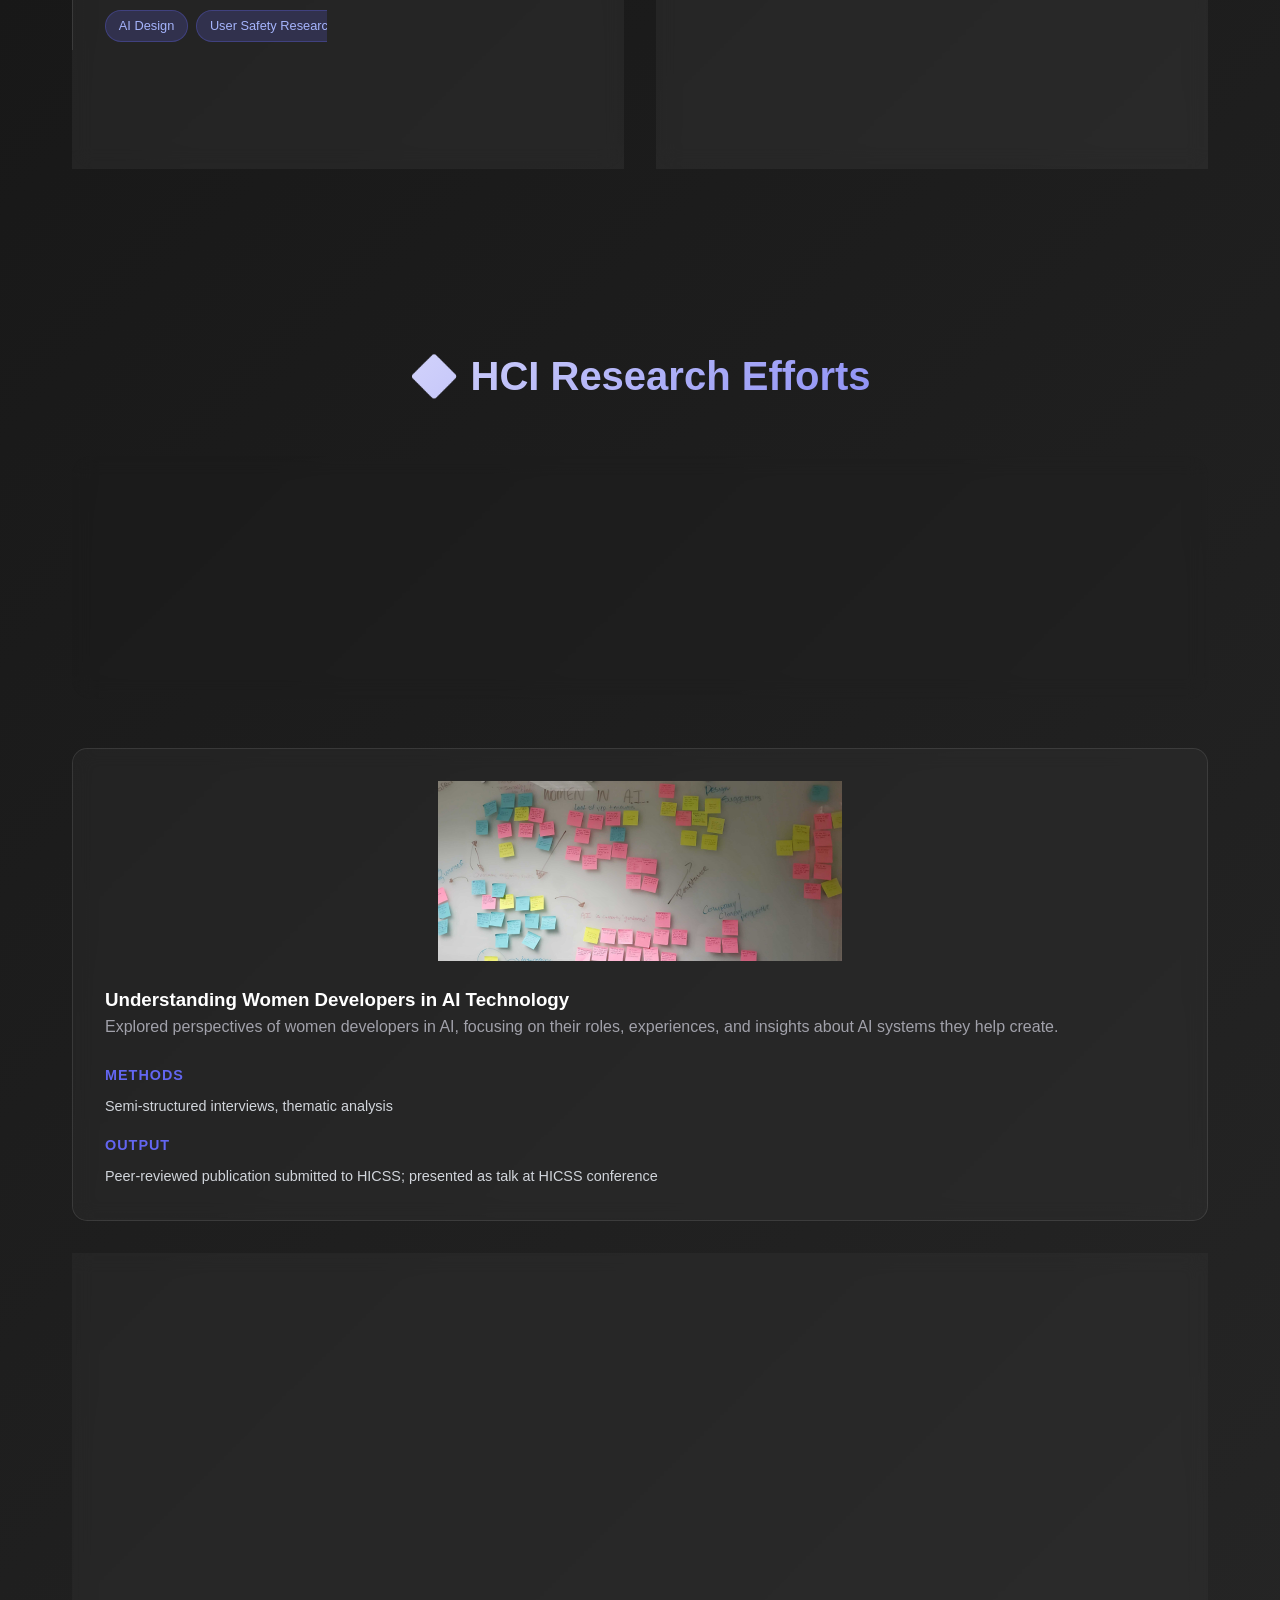
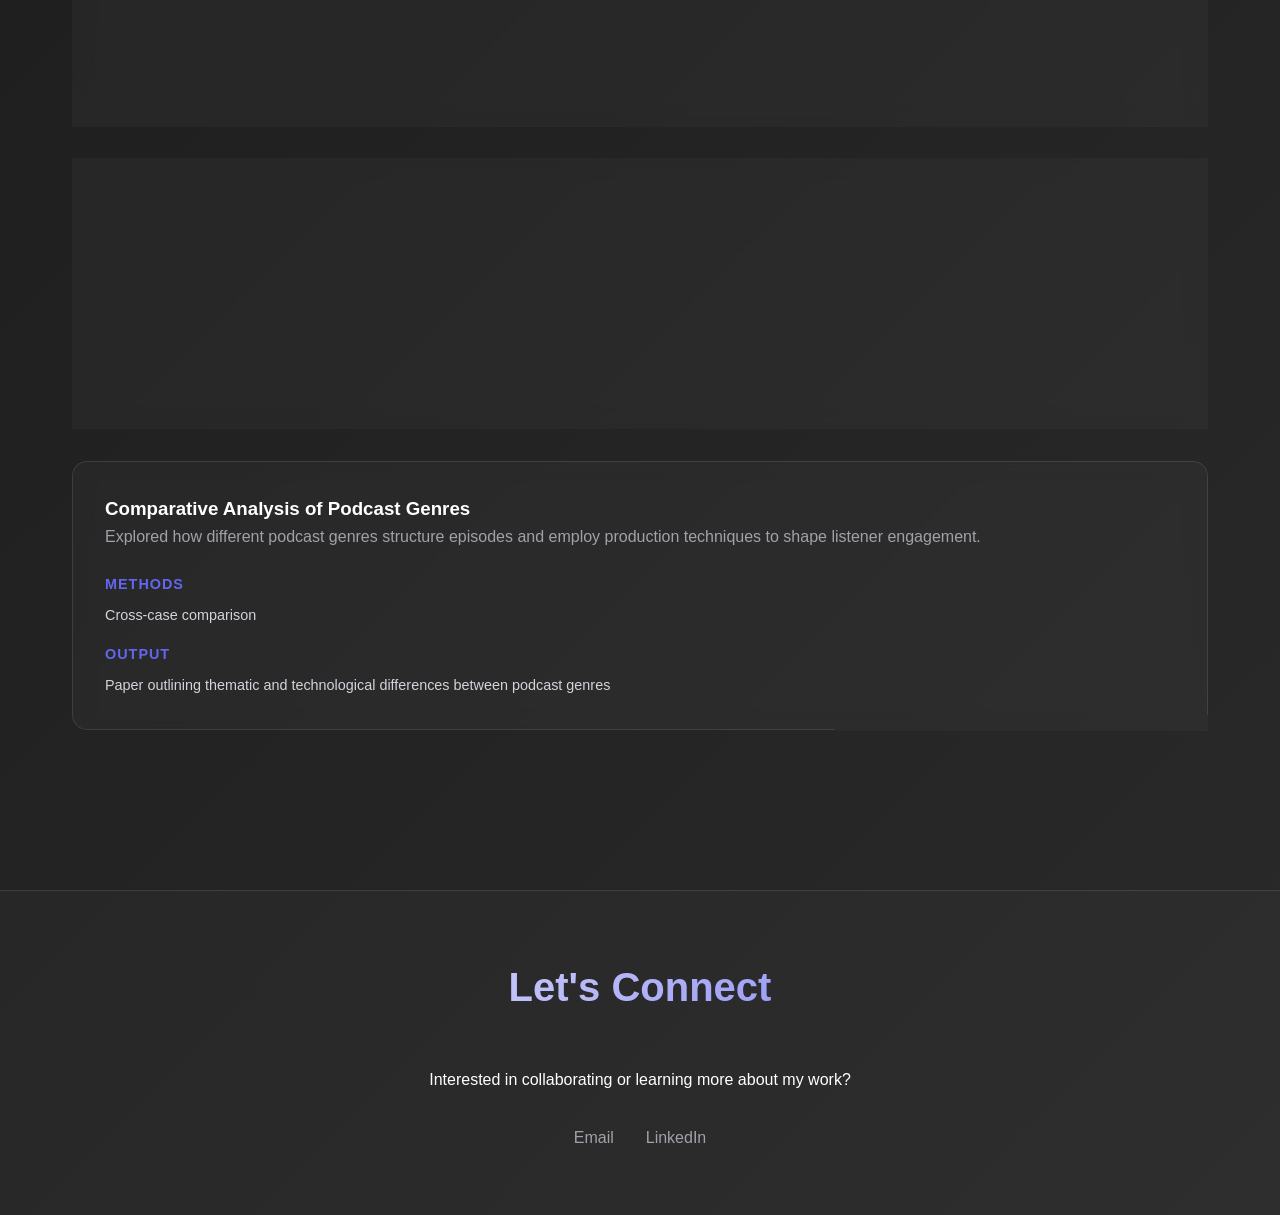
==== commit 1b56bd7f: "head swap" ====
--- a/index.html
+++ b/index.html
@@ -622,7 +622,7 @@
                 <div class="biography-container">
                     <div class="bio-image-container">
                         <div class="bio-image">
-                            <img src="headshot.png" alt="Headshot" class="headshot-img">
+                            <img src="headshot.jpg" alt="Headshot" class="headshot-img">
                         </div>
                         <a href="CV.pdf" class="cv-button" target="_blank" style="margin-top: 1rem; display: inline-block; text-align: center;">
                             <span class="button-text">Download CV</span>
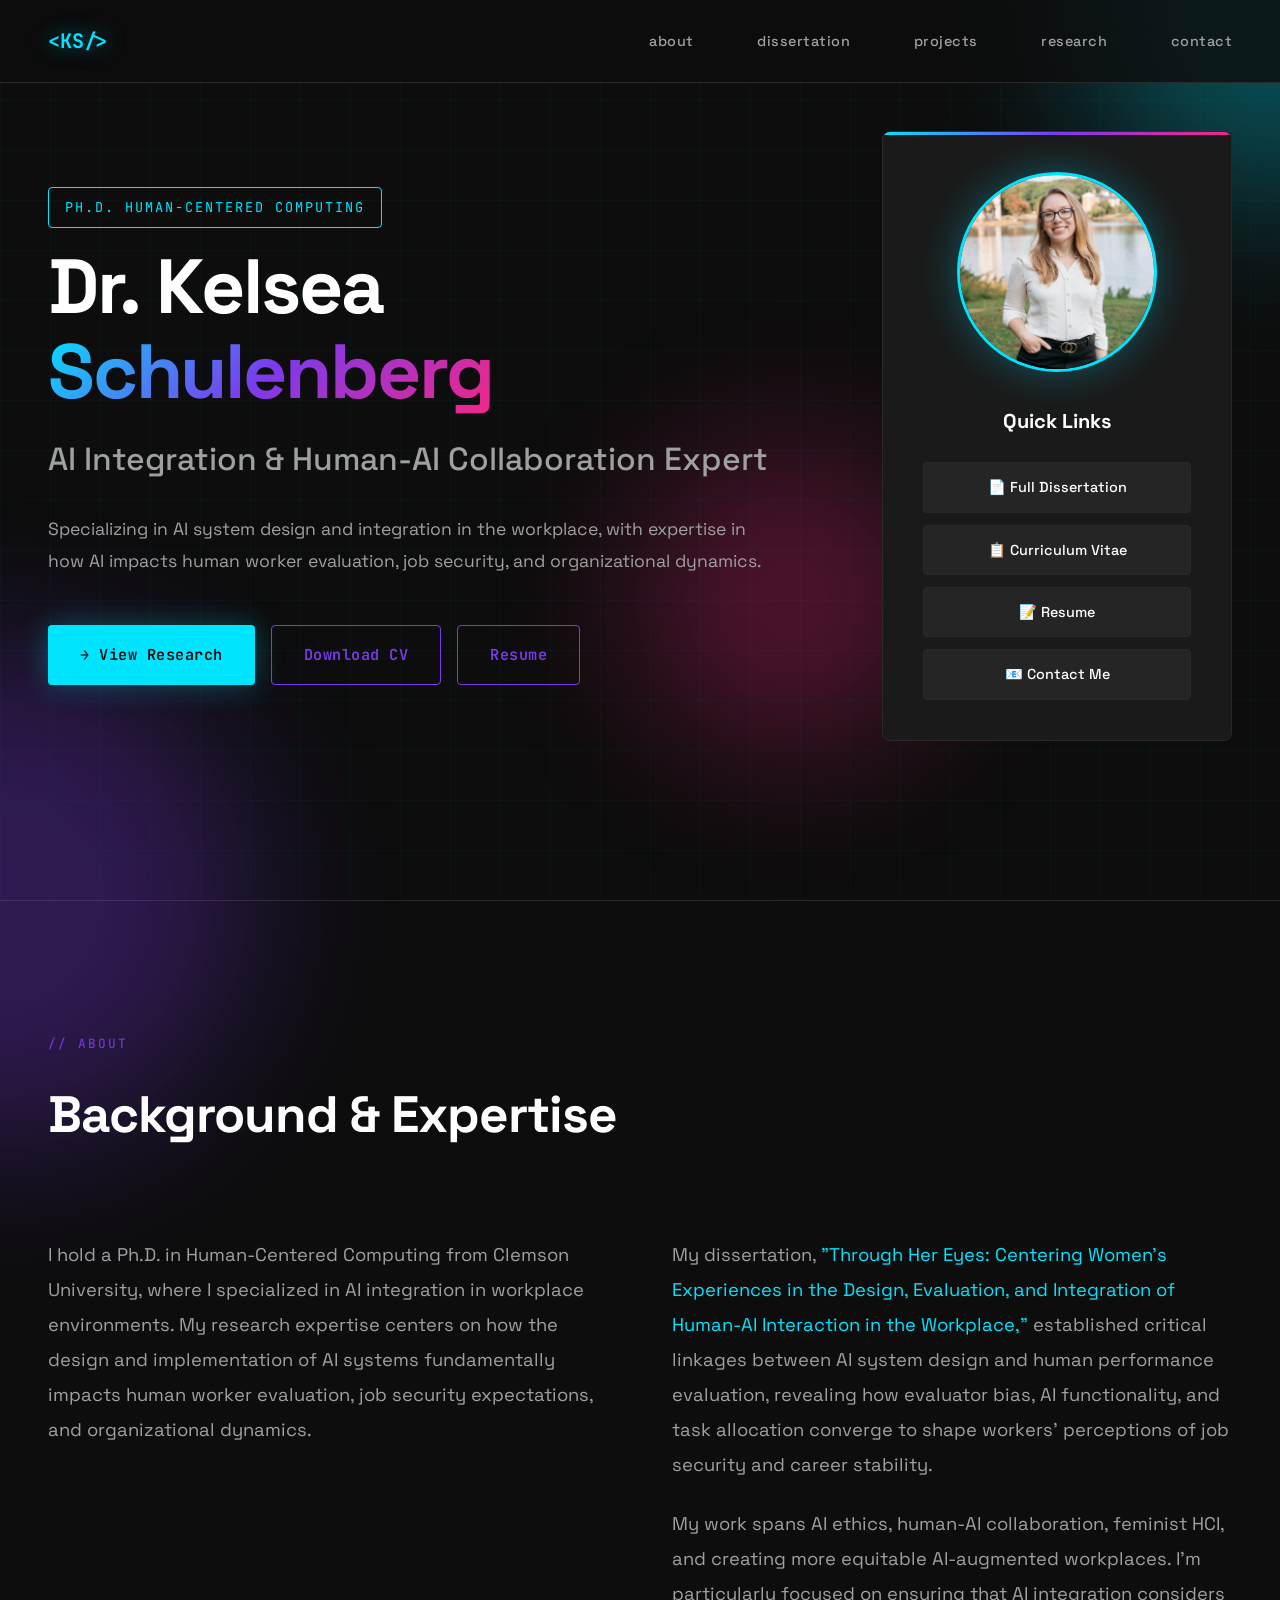
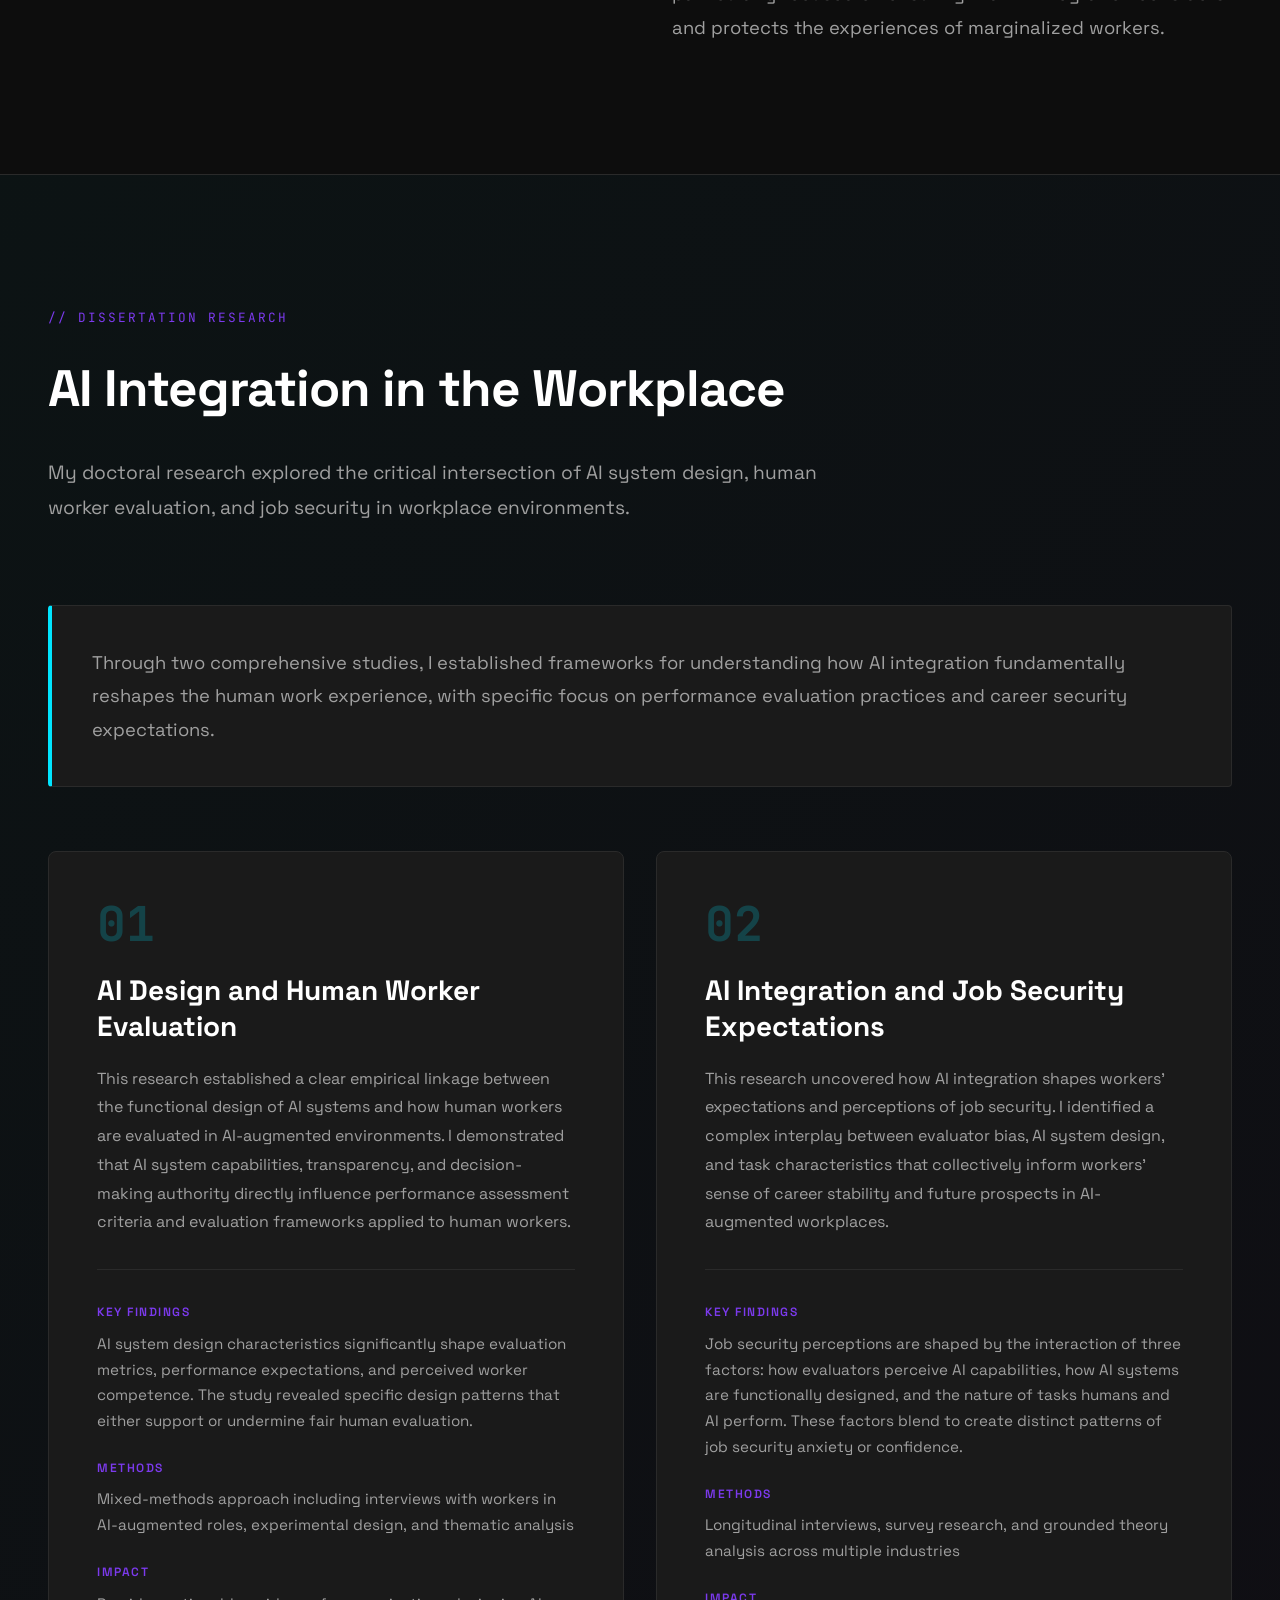
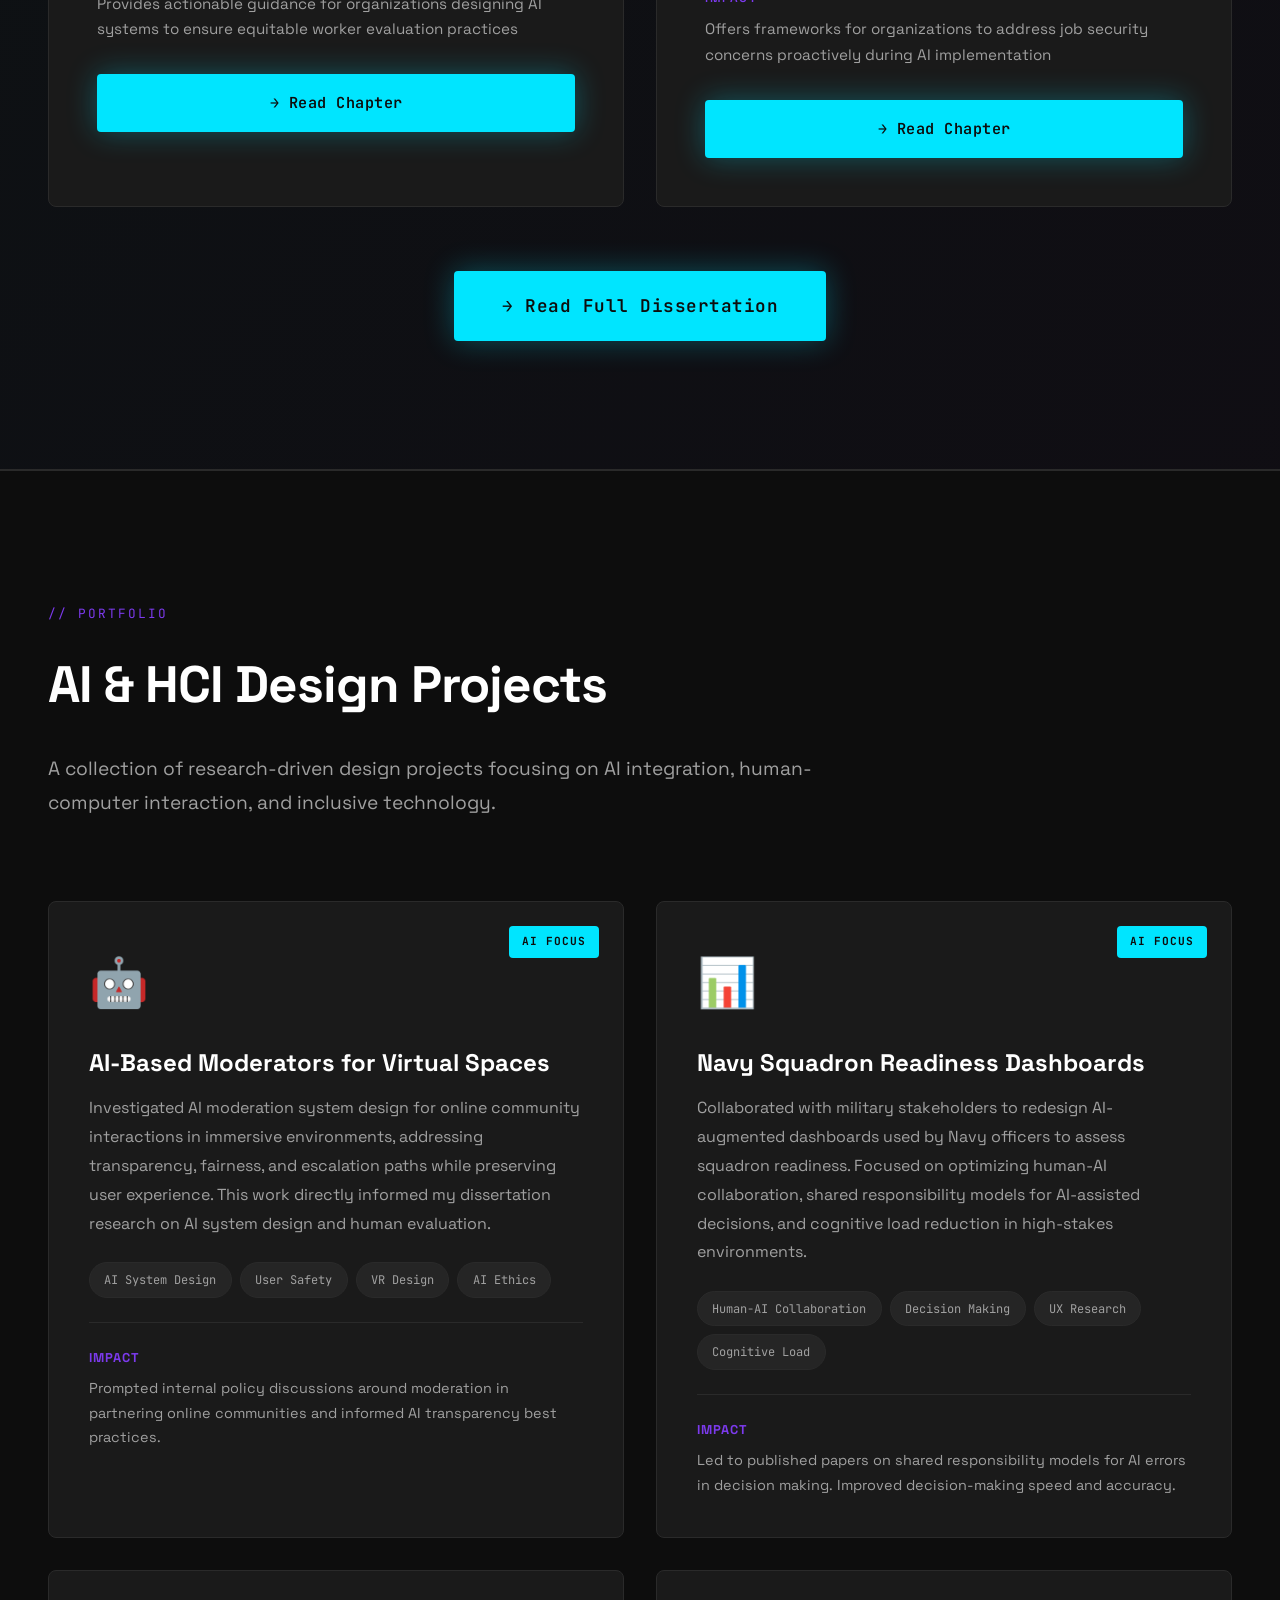
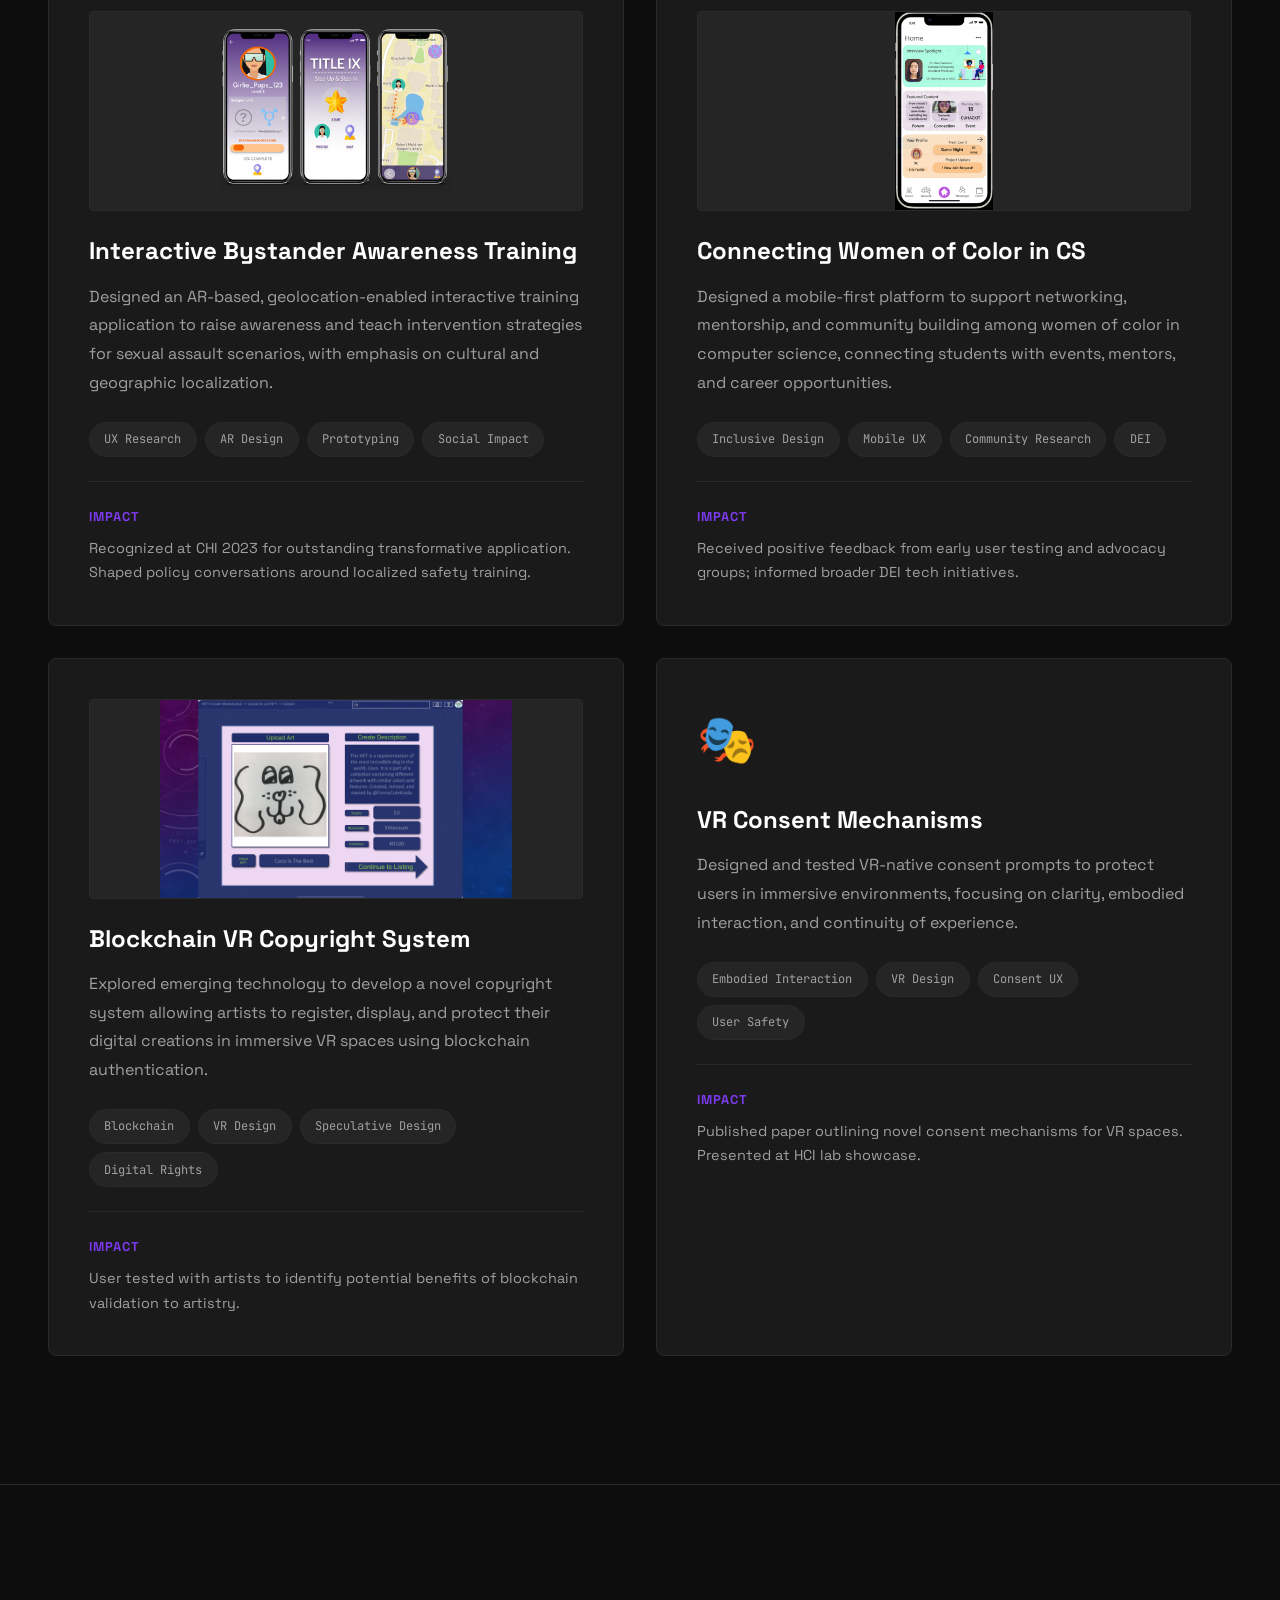
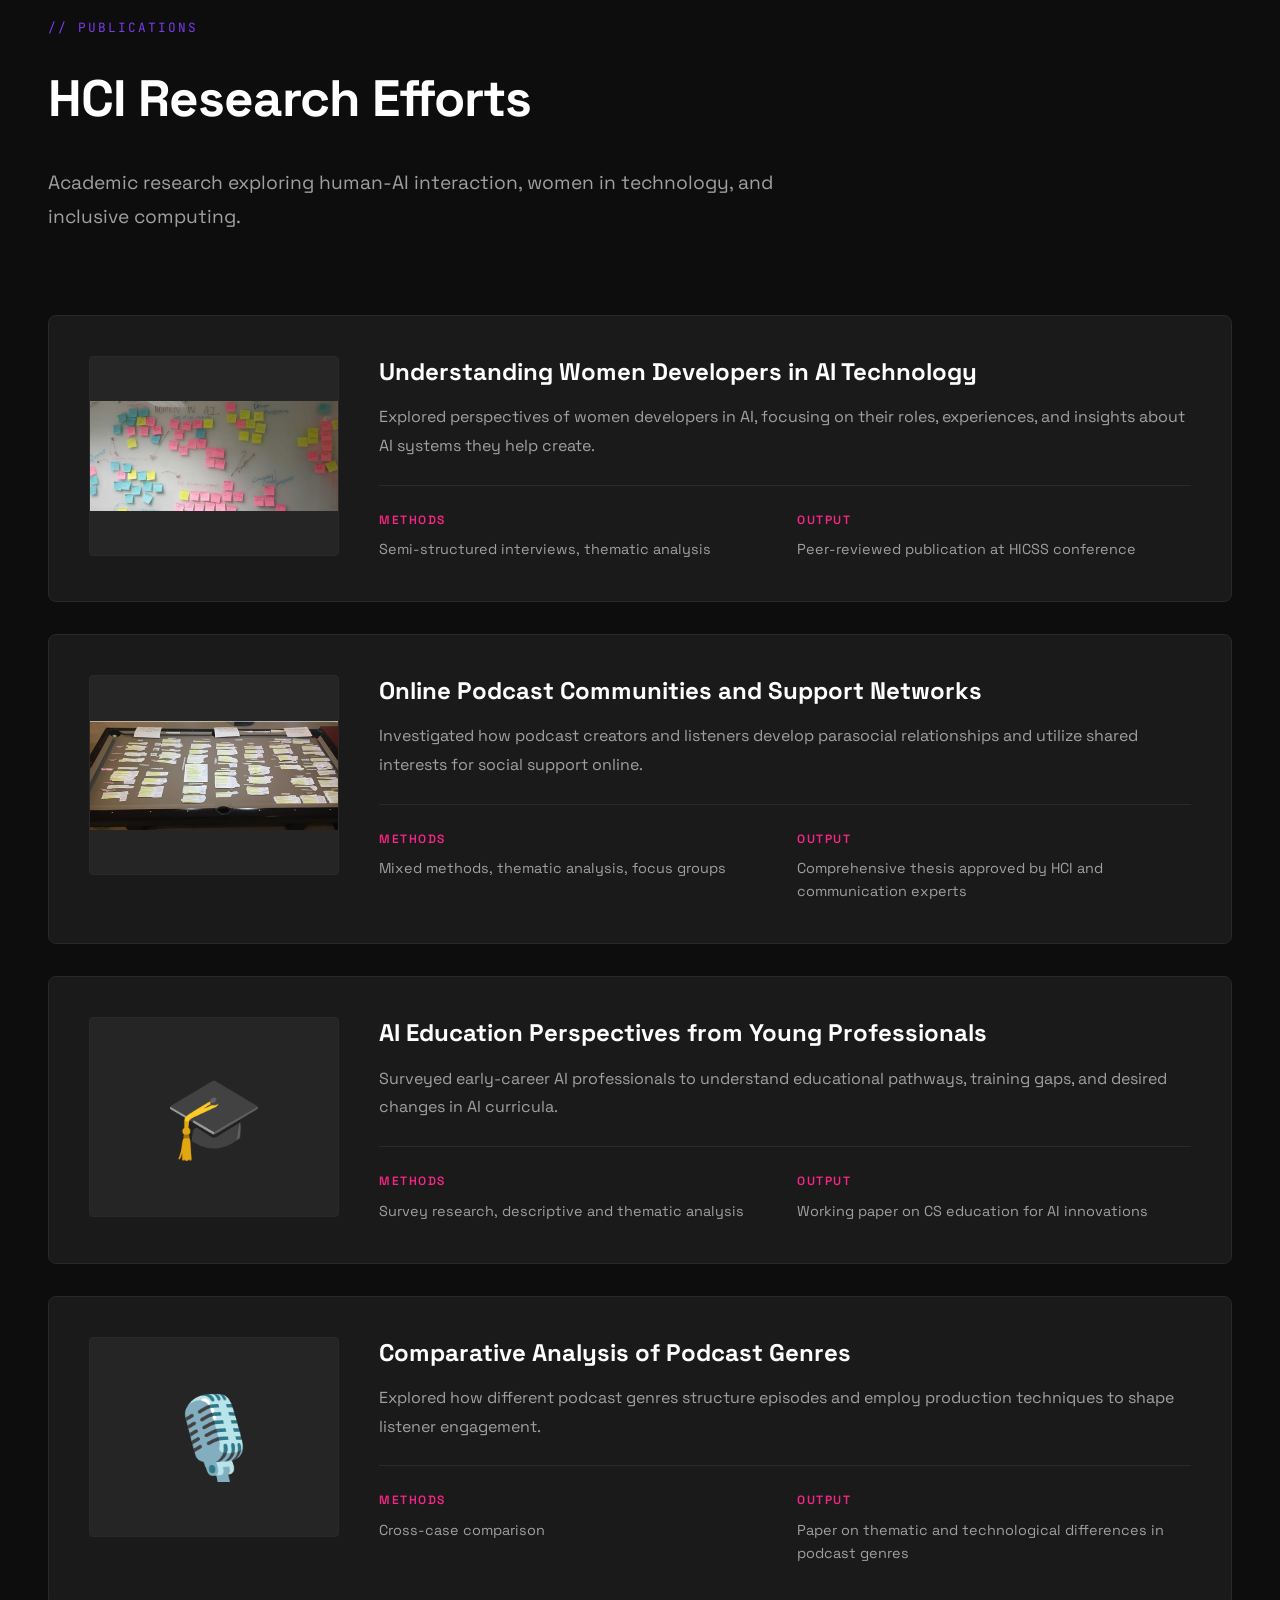
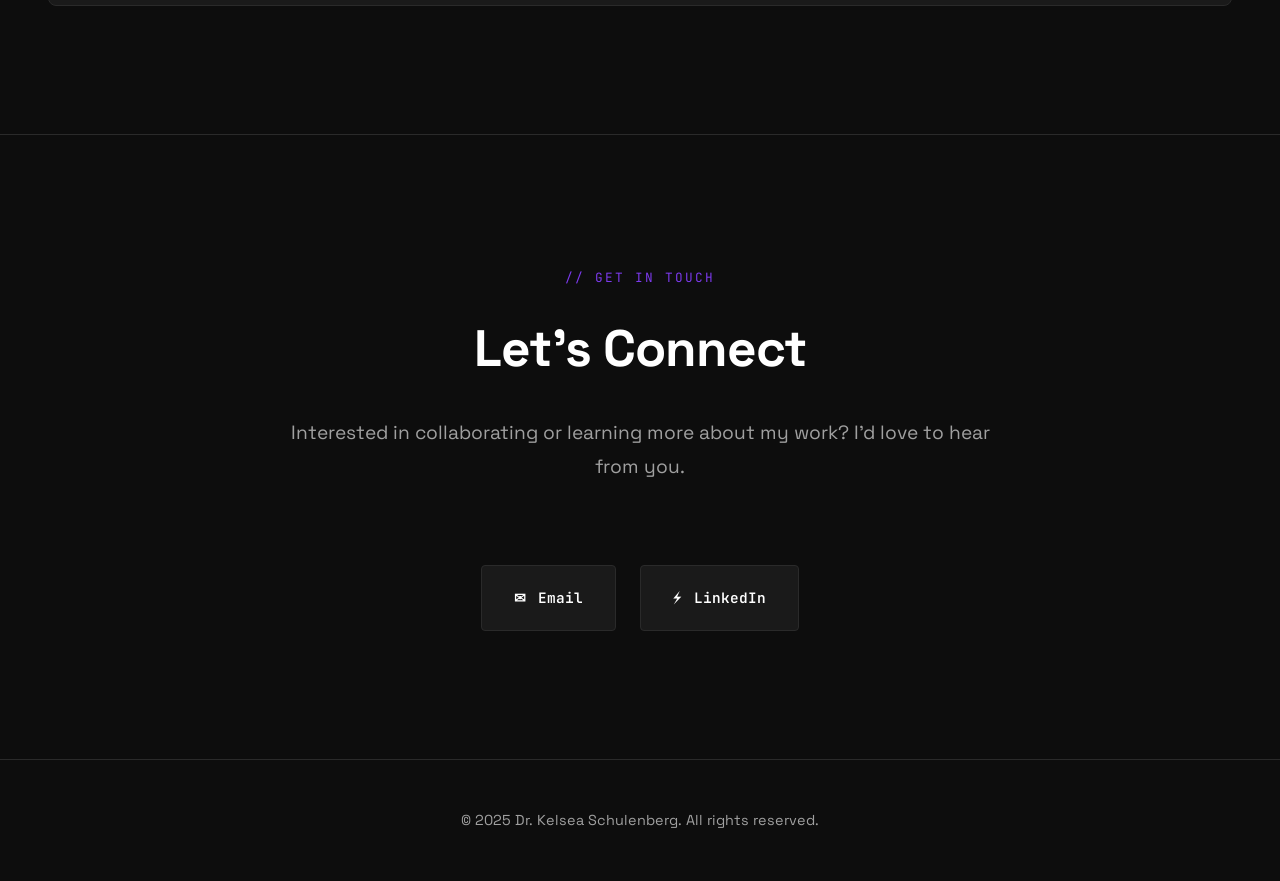
==== commit ba1ad47f: "update" ====
--- a/index.html
+++ b/index.html
@@ -3,7 +3,10 @@
 <head>
     <meta charset="UTF-8">
     <meta name="viewport" content="width=device-width, initial-scale=1.0">
-    <title>HCI Portfolio | Kelsea Schulenberg</title>
+    <title>Dr. Kelsea Schulenberg | AI Integration Expert</title>
+    <link rel="preconnect" href="https://fonts.googleapis.com">
+    <link rel="preconnect" href="https://fonts.gstatic.com" crossorigin>
+    <link href="https://fonts.googleapis.com/css2?family=Space+Grotesk:wght@300;400;500;600;700&family=JetBrains+Mono:wght@400;500;600&display=swap" rel="stylesheet">
     <style>
         * {
             margin: 0;
@@ -11,37 +14,100 @@
             box-sizing: border-box;
         }
 
+        :root {
+            --bg: #0d0d0d;
+            --surface: #1a1a1a;
+            --surface-light: #252525;
+            --accent-1: #00e5ff;
+            --accent-2: #7c3aed;
+            --accent-3: #f72585;
+            --text: #ffffff;
+            --text-muted: #a0a0a0;
+            --border: #2a2a2a;
+        }
+
+        html {
+            scroll-behavior: smooth;
+        }
+
         body {
-            font-family: 'Inter', -apple-system, BlinkMacSystemFont, sans-serif;
-            background: linear-gradient(135deg, #0a0a0a 0%, #1a1a1a 50%, #2a2a2a 100%);
-            color: #ffffff;
-            line-height: 1.6;
+            font-family: 'Space Grotesk', -apple-system, BlinkMacSystemFont, sans-serif;
+            background: var(--bg);
+            color: var(--text);
+            line-height: 1.7;
             overflow-x: hidden;
         }
 
-        /* Animated background particles */
-        .bg-particles {
+        /* Animated Grid Background */
+        .grid-background {
             position: fixed;
             top: 0;
             left: 0;
             width: 100%;
             height: 100%;
+            background-image: 
+                linear-gradient(rgba(0, 229, 255, 0.03) 1px, transparent 1px),
+                linear-gradient(90deg, rgba(0, 229, 255, 0.03) 1px, transparent 1px);
+            background-size: 50px 50px;
+            z-index: 0;
+            animation: grid-move 20s linear infinite;
+        }
+
+        @keyframes grid-move {
+            0% { transform: translate(0, 0); }
+            100% { transform: translate(50px, 50px); }
+        }
+
+        /* Glowing orbs */
+        .orb {
+            position: fixed;
+            border-radius: 50%;
+            filter: blur(80px);
+            opacity: 0.3;
+            z-index: 1;
             pointer-events: none;
-            z-index: 1;
-        }
-
-        .particle {
-            position: absolute;
-            width: 2px;
-            height: 2px;
-            background: rgba(99, 102, 241, 0.3);
-            border-radius: 50%;
-            animation: float 6s ease-in-out infinite;
-        }
-
-        @keyframes float {
-            0%, 100% { transform: translateY(0px) rotate(0deg); opacity: 0.3; }
-            50% { transform: translateY(-20px) rotate(180deg); opacity: 0.8; }
+        }
+
+        .orb-1 {
+            width: 400px;
+            height: 400px;
+            background: var(--accent-1);
+            top: -200px;
+            right: -200px;
+            animation: float-1 15s ease-in-out infinite;
+        }
+
+        .orb-2 {
+            width: 500px;
+            height: 500px;
+            background: var(--accent-2);
+            bottom: -250px;
+            left: -250px;
+            animation: float-2 20s ease-in-out infinite;
+        }
+
+        .orb-3 {
+            width: 300px;
+            height: 300px;
+            background: var(--accent-3);
+            top: 50%;
+            left: 50%;
+            animation: float-3 18s ease-in-out infinite;
+        }
+
+        @keyframes float-1 {
+            0%, 100% { transform: translate(0, 0); }
+            50% { transform: translate(-100px, 100px); }
+        }
+
+        @keyframes float-2 {
+            0%, 100% { transform: translate(0, 0); }
+            50% { transform: translate(100px, -100px); }
+        }
+
+        @keyframes float-3 {
+            0%, 100% { transform: translate(-50%, -50%) scale(1); }
+            50% { transform: translate(-50%, -50%) scale(1.2); }
         }
 
         /* Navigation */
@@ -50,475 +116,734 @@
             top: 0;
             left: 0;
             right: 0;
-            padding: 1.5rem 2rem;
-            background: rgba(0, 0, 0, 0.8);
+            z-index: 1000;
+            background: rgba(13, 13, 13, 0.8);
             backdrop-filter: blur(20px);
-            border-bottom: 1px solid rgba(255, 255, 255, 0.1);
-            z-index: 100;
-            transition: all 0.3s ease;
-        }
-
-        nav.scrolled {
-            background: rgba(0, 0, 0, 0.95);
-        }
-
-        .nav-content {
+            border-bottom: 1px solid var(--border);
+        }
+
+        .nav-wrapper {
+            max-width: 1600px;
+            margin: 0 auto;
+            padding: 1.5rem 3rem;
             display: flex;
             justify-content: space-between;
             align-items: center;
-            max-width: 1200px;
+        }
+
+        .logo {
+            font-family: 'JetBrains Mono', monospace;
+            font-size: 1.25rem;
+            font-weight: 700;
+            color: var(--accent-1);
+            text-shadow: 0 0 20px rgba(0, 229, 255, 0.5);
+        }
+
+        .nav-menu {
+            display: flex;
+            gap: 3rem;
+            list-style: none;
+        }
+
+        .nav-menu a {
+            color: var(--text-muted);
+            text-decoration: none;
+            font-weight: 500;
+            font-size: 0.9rem;
+            letter-spacing: 0.5px;
+            transition: all 0.3s;
+            position: relative;
+        }
+
+        .nav-menu a::before {
+            content: '// ';
+            opacity: 0;
+            transition: opacity 0.3s;
+        }
+
+        .nav-menu a:hover {
+            color: var(--accent-1);
+        }
+
+        .nav-menu a:hover::before {
+            opacity: 1;
+        }
+
+        /* Container */
+        .container {
+            max-width: 1600px;
             margin: 0 auto;
-        }
-
-        .logo {
-            font-size: 1.5rem;
-            font-weight: 700;
-            background: linear-gradient(135deg, #6366f1, #8b5cf6);
-            -webkit-background-clip: text;
-            -webkit-text-fill-color: transparent;
-            background-clip: text;
-        }
-
-        .nav-links {
-            display: flex;
-            gap: 2rem;
-            list-style: none;
-        }
-
-        .nav-links a {
-            color: #ffffff;
-            text-decoration: none;
-            transition: color 0.3s ease;
-            position: relative;
-        }
-
-        .nav-links a:hover {
-            color: #6366f1;
-        }
-
-        .nav-links a::after {
-            content: '';
-            position: absolute;
-            bottom: -5px;
-            left: 0;
-            width: 0;
-            height: 2px;
-            background: linear-gradient(135deg, #6366f1, #8b5cf6);
-            transition: width 0.3s ease;
-        }
-
-        .nav-links a:hover::after {
-            width: 100%;
-        }
-
-        /* Main container */
-        .container {
-            max-width: 1200px;
-            margin: 0 auto;
-            padding: 0 2rem;
+            padding: 0 3rem;
             position: relative;
             z-index: 10;
         }
 
-        /* Hero section */
+        /* Hero */
         .hero {
             min-height: 100vh;
             display: flex;
             align-items: center;
-            text-align: center;
-            position: relative;
+            padding-top: 100px;
+        }
+
+        .hero-grid {
+            display: grid;
+            grid-template-columns: 1fr 350px;
+            gap: 6rem;
+            align-items: center;
         }
 
         .hero-content {
-            width: 100%;
-            animation: fadeInUp 1s ease-out;
+            max-width: 800px;
+        }
+
+        .hero-label {
+            font-family: 'JetBrains Mono', monospace;
+            font-size: 0.85rem;
+            color: var(--accent-1);
+            margin-bottom: 1rem;
+            display: inline-block;
+            padding: 0.5rem 1rem;
+            border: 1px solid var(--accent-1);
+            border-radius: 4px;
+            text-transform: uppercase;
+            letter-spacing: 2px;
         }
 
         .hero h1 {
-            font-size: clamp(3rem, 8vw, 6rem);
-            font-weight: 800;
-            margin-bottom: 1rem;
-            background: linear-gradient(135deg, #ffffff, #6366f1, #8b5cf6);
+            font-size: clamp(3rem, 6vw, 5.5rem);
+            font-weight: 700;
+            line-height: 1.1;
+            margin-bottom: 1.5rem;
+            letter-spacing: -2px;
+        }
+
+        .gradient-text {
+            background: linear-gradient(135deg, var(--accent-1), var(--accent-2), var(--accent-3));
             -webkit-background-clip: text;
             -webkit-text-fill-color: transparent;
             background-clip: text;
-            line-height: 1.1;
-        }
-
-        .hero h1.name {
-            font-size: 3.5rem;
-            margin-bottom: 0.5rem;
         }
 
         .hero h2 {
-            font-size: 2.5rem;
-            margin-bottom: 1.5rem;
-            background: linear-gradient(135deg, #ffffff, #6366f1, #8b5cf6);
-            -webkit-background-clip: text;
-            -webkit-text-fill-color: transparent;
-            background-clip: text;
-        }
-
-        .hero p {
-            font-size: 1.5rem;
+            font-size: clamp(1.5rem, 2.5vw, 2.25rem);
+            font-weight: 500;
+            color: var(--text-muted);
             margin-bottom: 2rem;
-            color: #a1a1aa;
-            max-width: 600px;
-            margin-left: auto;
-            margin-right: auto;
-        }
-
-        .cta-button {
-            display: inline-block;
+            line-height: 1.4;
+        }
+
+        .hero-description {
+            font-size: 1.1rem;
+            color: var(--text-muted);
+            line-height: 1.8;
+            margin-bottom: 3rem;
+        }
+
+        .hero-actions {
+            display: flex;
+            gap: 1rem;
+            flex-wrap: wrap;
+        }
+
+        .btn {
             padding: 1rem 2rem;
-            background: linear-gradient(135deg, #6366f1, #8b5cf6);
-            color: white;
+            font-weight: 600;
+            font-size: 0.95rem;
             text-decoration: none;
-            border-radius: 50px;
-            font-weight: 600;
-            transition: all 0.3s ease;
+            border-radius: 4px;
+            transition: all 0.3s;
+            display: inline-flex;
+            align-items: center;
+            gap: 0.75rem;
+            font-family: 'JetBrains Mono', monospace;
+            letter-spacing: 0.5px;
+        }
+
+        .btn-primary {
+            background: var(--accent-1);
+            color: var(--bg);
+            box-shadow: 0 0 30px rgba(0, 229, 255, 0.3);
+        }
+
+        .btn-primary:hover {
+            box-shadow: 0 0 50px rgba(0, 229, 255, 0.5);
+            transform: translateY(-2px);
+        }
+
+        .btn-secondary {
+            background: transparent;
+            border: 1px solid var(--accent-2);
+            color: var(--accent-2);
+        }
+
+        .btn-secondary:hover {
+            background: var(--accent-2);
+            color: var(--text);
+            box-shadow: 0 0 30px rgba(124, 58, 237, 0.3);
+        }
+
+        /* Hero Card */
+        .hero-card {
+            background: var(--surface);
+            border: 1px solid var(--border);
+            border-radius: 8px;
+            padding: 2.5rem;
             position: relative;
             overflow: hidden;
         }
 
-        .cta-button:hover {
-            transform: translateY(-2px);
-            box-shadow: 0 10px 25px rgba(99, 102, 241, 0.3);
-        }
-
-        /* Section styles */
-        .section {
-            padding: 6rem 0;
-            position: relative;
-        }
-
-        .section-title {
-            font-size: 2.5rem;
-            font-weight: 700;
-            text-align: center;
-            margin-bottom: 3rem;
-            background: linear-gradient(135deg, #ffffff, #6366f1);
-            -webkit-background-clip: text;
-            -webkit-text-fill-color: transparent;
-            background-clip: text;
-        }
-
-        /* Project cards */
-        .projects-grid {
-            display: grid;
-            grid-template-columns: repeat(auto-fit, minmax(400px, 1fr));
-            gap: 2rem;
-            margin-bottom: 4rem;
-        }
-
-        .project-card {
-            background: rgba(255, 255, 255, 0.05);
-            border: 1px solid rgba(255, 255, 255, 0.1);
-            border-radius: 20px;
-            padding: 2rem;
-            transition: all 0.3s ease;
-            position: relative;
-            overflow: hidden;
-            backdrop-filter: blur(10px);
-        }
-
-        .project-image {
-            width: 100%;
-            height: 180px; /* Fixed consistent height */
-            background: transparent;
-            border-radius: 10px;
-            margin-bottom: 1.5rem;
-            display: flex;
-            align-items: center;
-            justify-content: center;
-            position: relative;
-            overflow: hidden;
-        }
-
-        /* Update the image style for the Bystander Awareness project */
-
-
-        .project-card::before {
+        .hero-card::before {
             content: '';
             position: absolute;
             top: 0;
             left: 0;
             right: 0;
             height: 3px;
-            background: linear-gradient(135deg, #6366f1, #8b5cf6);
-            transform: scaleX(0);
-            transition: transform 0.3s ease;
-        }
-
-        .project-card:hover::before {
-            transform: scaleX(1);
-        }
-
-        .project-card:hover {
-            transform: translateY(-10px);
-            box-shadow: 0 20px 40px rgba(0, 0, 0, 0.3);
-            border-color: rgba(99, 102, 241, 0.3);
-        }
-
-
-
-        .project-card h3 {
-            font-size: 1.3rem;
-            font-weight: 600;
-            margin-bottom: 1rem;
-            color: #ffffff;
-        }
-
-        .project-summary {
-            color: #a1a1aa;
+            background: linear-gradient(90deg, var(--accent-1), var(--accent-2), var(--accent-3));
+        }
+
+        .profile-image {
+            width: 200px;
+            height: 200px;
+            border-radius: 50%;
+            border: 3px solid var(--accent-1);
+            overflow: hidden;
+            margin: 0 auto 2rem;
+            box-shadow: 0 0 40px rgba(0, 229, 255, 0.3);
+        }
+
+        .profile-image img {
+            width: 100%;
+            height: 100%;
+            object-fit: cover;
+        }
+
+        .hero-card h3 {
+            font-size: 1.25rem;
             margin-bottom: 1.5rem;
-            line-height: 1.6;
-        }
-
-        .project-details {
-            display: grid;
-            gap: 1rem;
-        }
-
-        .detail-item {
+            text-align: center;
+        }
+
+        .card-links {
             display: flex;
             flex-direction: column;
-            gap: 0.5rem;
-        }
-
-        .detail-label {
-            font-weight: 600;
-            color: #6366f1;
+            gap: 0.75rem;
+        }
+
+        .card-link {
+            padding: 0.75rem 1.25rem;
+            background: var(--surface-light);
+            border: 1px solid var(--border);
+            border-radius: 4px;
+            text-decoration: none;
+            color: var(--text);
+            font-weight: 500;
+            transition: all 0.3s;
+            text-align: center;
             font-size: 0.9rem;
+        }
+
+        .card-link:hover {
+            border-color: var(--accent-1);
+            color: var(--accent-1);
+            transform: translateX(5px);
+        }
+
+        /* Section */
+        section {
+            padding: 8rem 0;
+            position: relative;
+        }
+
+        .section-header {
+            margin-bottom: 5rem;
+        }
+
+        .section-label {
+            font-family: 'JetBrains Mono', monospace;
+            font-size: 0.8rem;
+            color: var(--accent-2);
             text-transform: uppercase;
-            letter-spacing: 1px;
-        }
-
-        .detail-content {
-            color: #d1d5db;
-            font-size: 0.9rem;
-        }
-
-        .skills-list {
-            display: flex;
-            flex-wrap: wrap;
-            gap: 0.5rem;
-        }
-
-        .skill-tag {
-            background: rgba(99, 102, 241, 0.2);
-            color: #a5b4fc;
-            padding: 0.3rem 0.8rem;
-            border-radius: 20px;
-            font-size: 0.8rem;
-            border: 1px solid rgba(99, 102, 241, 0.3);
-        }
-
-        /* Research section */
-        .research-grid {
+            letter-spacing: 2px;
+            margin-bottom: 1rem;
+            display: inline-block;
+        }
+
+        .section-title {
+            font-size: clamp(2.5rem, 4vw, 4rem);
+            font-weight: 700;
+            margin-bottom: 1.5rem;
+            letter-spacing: -1px;
+        }
+
+        .section-description {
+            font-size: 1.2rem;
+            color: var(--text-muted);
+            max-width: 800px;
+            line-height: 1.8;
+        }
+
+        /* About */
+        .about {
+            border-top: 1px solid var(--border);
+        }
+
+        .about-content {
+            max-width: 1200px;
+        }
+
+        .about-text {
+            font-size: 1.15rem;
+            color: var(--text-muted);
+            line-height: 1.9;
+            columns: 2;
+            column-gap: 4rem;
+        }
+
+        .about-text p {
+            margin-bottom: 1.5rem;
+            break-inside: avoid;
+        }
+
+        .about-text em {
+            color: var(--accent-1);
+            font-style: normal;
+        }
+
+        /* Dissertation */
+        .dissertation {
+            background: linear-gradient(135deg, rgba(0, 229, 255, 0.03), rgba(124, 58, 237, 0.03));
+            border-top: 1px solid var(--border);
+            border-bottom: 1px solid var(--border);
+        }
+
+        .diss-intro {
+            background: var(--surface);
+            border: 1px solid var(--border);
+            border-left: 4px solid var(--accent-1);
+            border-radius: 4px;
+            padding: 2.5rem;
+            margin-bottom: 4rem;
+            font-size: 1.15rem;
+            color: var(--text-muted);
+            line-height: 1.8;
+        }
+
+        .studies {
             display: grid;
+            grid-template-columns: repeat(2, 1fr);
             gap: 2rem;
             margin-bottom: 4rem;
         }
 
-        .research-card {
-            background: rgba(255, 255, 255, 0.03);
-            border: 1px solid rgba(255, 255, 255, 0.1);
-            border-radius: 15px;
-            padding: 2rem;
-            transition: all 0.3s ease;
+        .study {
+            background: var(--surface);
+            border: 1px solid var(--border);
+            border-radius: 8px;
+            padding: 3rem;
             position: relative;
-            backdrop-filter: blur(10px);
-        }
-
-        .research-image {
+            transition: all 0.4s;
+        }
+
+        .study::before {
+            content: '';
+            position: absolute;
+            top: 0;
+            left: 0;
+            right: 0;
+            height: 4px;
+            background: linear-gradient(90deg, var(--accent-1), var(--accent-2));
+            opacity: 0;
+            transition: opacity 0.4s;
+        }
+
+        .study:hover {
+            transform: translateY(-10px);
+            box-shadow: 0 20px 60px rgba(0, 0, 0, 0.5);
+            border-color: var(--accent-1);
+        }
+
+        .study:hover::before {
+            opacity: 1;
+        }
+
+        .study-num {
+            font-family: 'JetBrains Mono', monospace;
+            font-size: 3rem;
+            font-weight: 700;
+            color: var(--accent-1);
+            line-height: 1;
+            margin-bottom: 1.5rem;
+            opacity: 0.2;
+        }
+
+        .study h3 {
+            font-size: 1.75rem;
+            margin-bottom: 1.25rem;
+            line-height: 1.3;
+        }
+
+        .study-desc {
+            color: var(--text-muted);
+            line-height: 1.8;
+            margin-bottom: 2rem;
+        }
+
+        .study-details {
+            display: grid;
+            gap: 1.5rem;
+            margin-top: 2rem;
+            padding-top: 2rem;
+            border-top: 1px solid var(--border);
+        }
+
+        .study-detail h4 {
+            font-size: 0.75rem;
+            text-transform: uppercase;
+            letter-spacing: 1.5px;
+            color: var(--accent-2);
+            margin-bottom: 0.5rem;
+            font-weight: 600;
+        }
+
+        .study-detail p {
+            color: var(--text-muted);
+            font-size: 0.95rem;
+            line-height: 1.7;
+        }
+
+        .study-btn {
+            margin-top: 2rem;
             width: 100%;
-            height: 180px; /* Match project image height */
-            background: transparent;
+            justify-content: center;
+        }
+
+        .diss-cta {
+            text-align: center;
+        }
+
+        .diss-cta .btn {
+            font-size: 1.1rem;
+            padding: 1.25rem 3rem;
+        }
+
+        /* Projects */
+        .projects {
+            border-top: 1px solid var(--border);
+        }
+
+        .projects-grid {
+            display: grid;
+            grid-template-columns: repeat(auto-fit, minmax(450px, 1fr));
+            gap: 2rem;
+        }
+
+        .project {
+            background: var(--surface);
+            border: 1px solid var(--border);
             border-radius: 8px;
+            padding: 2.5rem;
+            transition: all 0.3s;
+            position: relative;
+        }
+
+        .project:hover {
+            border-color: var(--accent-2);
+            transform: translateY(-5px);
+            box-shadow: 0 15px 40px rgba(0, 0, 0, 0.4);
+        }
+
+        .ai-tag {
+            position: absolute;
+            top: 1.5rem;
+            right: 1.5rem;
+            padding: 0.4rem 0.8rem;
+            background: var(--accent-1);
+            color: var(--bg);
+            font-size: 0.7rem;
+            font-weight: 700;
+            border-radius: 4px;
+            font-family: 'JetBrains Mono', monospace;
+            letter-spacing: 1px;
+        }
+
+        .project-icon {
+            font-size: 3rem;
+            margin-bottom: 1.5rem;
+            display: block;
+        }
+
+        .project-image {
+            width: 100%;
+            height: 200px;
+            background: var(--surface-light);
+            border: 1px solid var(--border);
+            border-radius: 4px;
             margin-bottom: 1.5rem;
             display: flex;
             align-items: center;
             justify-content: center;
+            overflow: hidden;
+        }
+
+        .project-image img {
+            max-width: 100%;
+            max-height: 100%;
+            object-fit: contain;
+        }
+
+        .project h3 {
+            font-size: 1.5rem;
+            margin-bottom: 1rem;
+            line-height: 1.3;
+        }
+
+        .project-summary {
+            color: var(--text-muted);
+            line-height: 1.8;
+            margin-bottom: 1.5rem;
+        }
+
+        .project-tags {
+            display: flex;
+            flex-wrap: wrap;
+            gap: 0.5rem;
+            margin-top: 1.5rem;
+        }
+
+        .tag {
+            padding: 0.4rem 0.9rem;
+            background: var(--surface-light);
+            border: 1px solid var(--border);
+            border-radius: 20px;
+            font-size: 0.75rem;
+            color: var(--text-muted);
+            font-family: 'JetBrains Mono', monospace;
+        }
+
+        .project-impact {
+            margin-top: 1.5rem;
+            padding-top: 1.5rem;
+            border-top: 1px solid var(--border);
+            font-size: 0.9rem;
+            color: var(--text-muted);
+        }
+
+        .project-impact strong {
+            color: var(--accent-2);
+            display: block;
+            margin-bottom: 0.5rem;
+            text-transform: uppercase;
+            letter-spacing: 1px;
+            font-size: 0.8rem;
+        }
+
+        /* Research */
+        .research {
+            border-top: 1px solid var(--border);
+        }
+
+        .research-list {
+            display: grid;
+            gap: 2rem;
+        }
+
+        .research-item {
+            background: var(--surface);
+            border: 1px solid var(--border);
+            border-radius: 8px;
+            padding: 2.5rem;
+            display: grid;
+            grid-template-columns: 250px 1fr;
+            gap: 2.5rem;
+            transition: all 0.3s;
             position: relative;
-            overflow: hidden;
-        }
-
-        .research-card:hover {
+        }
+
+        .research-item::after {
+            content: '→';
+            position: absolute;
+            right: 2.5rem;
+            top: 50%;
+            transform: translateY(-50%);
+            font-size: 2rem;
+            color: var(--accent-2);
+            opacity: 0;
+            transition: all 0.3s;
+        }
+
+        .research-item:hover {
+            border-color: var(--accent-2);
             transform: translateX(10px);
-            border-color: rgba(139, 92, 246, 0.3);
-            background: rgba(255, 255, 255, 0.08);
-        }
-
-        .research-card::before {
-            content: '';
-            position: absolute;
-            left: 0;
-            top: 0;
-            bottom: 0;
-            width: 3px;
-            background: linear-gradient(135deg, #8b5cf6, #6366f1);
-            transform: scaleY(0);
-            transition: transform 0.3s ease;
-        }
-
-        .research-card:hover::before {
-            transform: scaleY(1);
-        }
-
-        /* Biography section */
-        .biography {
-            padding: 6rem 0 2rem;
-            position: relative;
-            background: rgba(255, 255, 255, 0.02);
-            border-bottom: 1px solid rgba(255, 255, 255, 0.1);
-        }
-
-        .biography-container {
-            display: flex;
-            flex-direction: row; /* Change to row layout */
-            align-items: flex-start; /* Align items at the top */
-            gap: 2rem; /* Space between image and content */
-        }
-        
-        .bio-image-container {
-            display: flex;
-            flex-direction: column;
-            align-items: center;
-            gap: 1rem;
-            width: 150px; /* Set a fixed width for the left column */
-            flex-shrink: 0; /* Prevent the left column from shrinking */
-        }
-        
-        .bio-image {
-            width: 150px;
-            height: 150px;
-            border-radius: 50%;
-            background: linear-gradient(135deg, rgba(99, 102, 241, 0.2), rgba(139, 92, 246, 0.2));
-            border: 2px solid rgba(99, 102, 241, 0.5);
-            flex-shrink: 0;
+        }
+
+        .research-item:hover::after {
+            opacity: 1;
+            right: 2rem;
+        }
+
+        .research-image {
+            width: 250px;
+            height: 200px;
+            background: var(--surface-light);
+            border: 1px solid var(--border);
+            border-radius: 4px;
             display: flex;
             align-items: center;
             justify-content: center;
-            font-size: 3rem;
-            overflow: hidden; /* Add this to clip the image */
-        }
-        
-        .headshot-img {
-            width: 100%;
-            height: 100%;
-            object-fit: cover; /* This will make the image cover the container without distortion */
-            border-radius: 50%; /* Make the image itself circular too */
-        }
-
-        .bio-content {
-            flex: 1; /* Allow the content to take remaining width */
-        }
-
-        @media (max-width: 768px) {
-            .biography-container {
-                flex-direction: column; /* Stack vertically on mobile */
-                text-align: center;
-                align-items: center;
-            }
-            
-            .bio-image-container {
-                margin-bottom: 1.5rem;
-            }
-        }
-
-        /* Add this to your existing CSS (in the style section) */
-
-        .cv-card {
-            background: linear-gradient(135deg, rgba(99, 102, 241, 0.1), rgba(139, 92, 246, 0.1));
-            border: 1px solid rgba(255, 255, 255, 0.1);
-            border-radius: 20px;
-            padding: 2.5rem;
-            margin-bottom: 3rem;
-            transition: all 0.3s ease;
-            position: relative;
             overflow: hidden;
-            backdrop-filter: blur(10px);
-        }
-
-        .cv-card::before {
-            content: '';
-            position: absolute;
-            top: 0;
-            left: 0;
-            width: 100%;
-            height: 100%;
-            background: 
-                radial-gradient(circle at 20% 20%, rgba(99, 102, 241, 0.15) 0%, transparent 50%),
-                radial-gradient(circle at 80% 80%, rgba(139, 92, 246, 0.15) 0%, transparent 50%);
-            animation: shimmer 6s ease-in-out infinite;
-            z-index: -1;
-        }
-
-        .cv-content {
+        }
+
+        .research-image img {
+            max-width: 100%;
+            max-height: 100%;
+            object-fit: contain;
+        }
+
+        .research-info h3 {
+            font-size: 1.5rem;
+            margin-bottom: 1rem;
+            line-height: 1.3;
+        }
+
+        .research-info p {
+            color: var(--text-muted);
+            line-height: 1.8;
+            margin-bottom: 1.5rem;
+        }
+
+        .research-meta {
+            display: grid;
+            grid-template-columns: repeat(2, 1fr);
+            gap: 1.5rem;
+            padding-top: 1.5rem;
+            border-top: 1px solid var(--border);
+        }
+
+        .research-meta-item h4 {
+            font-size: 0.75rem;
+            text-transform: uppercase;
+            letter-spacing: 1.5px;
+            color: var(--accent-3);
+            margin-bottom: 0.5rem;
+            font-weight: 600;
+        }
+
+        .research-meta-item p {
+            color: var(--text-muted);
+            font-size: 0.9rem;
+            line-height: 1.6;
+            margin: 0;
+        }
+
+        /* Contact */
+        .contact {
+            border-top: 1px solid var(--border);
+            text-align: center;
+        }
+
+        .contact-content {
+            max-width: 700px;
+            margin: 0 auto;
+        }
+
+        .contact-links {
+            display: flex;
+            justify-content: center;
+            gap: 1.5rem;
+            margin-top: 3rem;
+        }
+
+        .contact-link {
+            padding: 1.25rem 2rem;
+            background: var(--surface);
+            border: 1px solid var(--border);
+            border-radius: 4px;
+            color: var(--text);
+            text-decoration: none;
+            font-weight: 600;
+            transition: all 0.3s;
             display: flex;
             align-items: center;
-            gap: 2rem;
-        }
-
-        .cv-icon {
-            font-size: 4rem;
-            background: linear-gradient(135deg, #6366f1, #8b5cf6);
-            -webkit-background-clip: text;
-            -webkit-text-fill-color: transparent;
-            background-clip: text;
-        }
-
-        .cv-text {
-            flex: 1;
-        }
-
-        .cv-text h3 {
-            font-size: 1.8rem;
-            margin-bottom: 1rem;
-            background: linear-gradient(135deg, #ffffff, #6366f1);
-            -webkit-background-clip: text;
-            -webkit-text-fill-color: transparent;
-            background-clip: text;
-        }
-
-        .cv-button {
-            display: inline-flex;
-            align-items: center;
-            gap: 10px;
-            margin-top: 1.5rem;
-            padding: 12px 24px;
-            background: linear-gradient(135deg, #6366f1, #8b5cf6);
-            color: white;
-            text-decoration: none;
-            border-radius: 50px;
-            font-weight: 600;
-            transition: all 0.3s ease;
-            box-shadow: 0 4px 12px rgba(99, 102, 241, 0.3);
-        }
-
-        .cv-button:hover {
+            gap: 0.75rem;
+            font-family: 'JetBrains Mono', monospace;
+            font-size: 0.9rem;
+        }
+
+        .contact-link:hover {
+            border-color: var(--accent-1);
+            color: var(--accent-1);
             transform: translateY(-3px);
-            box-shadow: 0 8px 16px rgba(99, 102, 241, 0.4);
-        }
-
-        .button-icon {
-            font-size: 1.2rem;
+            box-shadow: 0 10px 30px rgba(0, 0, 0, 0.3);
+        }
+
+        /* Footer */
+        footer {
+            border-top: 1px solid var(--border);
+            padding: 3rem 0;
+            text-align: center;
+            color: var(--text-muted);
+            font-size: 0.9rem;
+        }
+
+        /* Responsive */
+        @media (max-width: 1200px) {
+            .studies {
+                grid-template-columns: 1fr;
+            }
+
+            .about-text {
+                columns: 1;
+            }
         }
 
         @media (max-width: 768px) {
-            .cv-content {
+            .container {
+                padding: 0 1.5rem;
+            }
+
+            .nav-wrapper {
+                padding: 1rem 1.5rem;
+            }
+
+            .nav-menu {
+                display: none;
+            }
+
+            .hero-grid {
+                grid-template-columns: 1fr;
+                gap: 3rem;
+            }
+
+            .hero {
+                padding-top: 120px;
+            }
+
+            section {
+                padding: 5rem 0;
+            }
+
+            .projects-grid {
+                grid-template-columns: 1fr;
+            }
+
+            .research-item {
+                grid-template-columns: 1fr;
+            }
+
+            .research-image {
+                width: 100%;
+            }
+
+            .contact-links {
                 flex-direction: column;
-                text-align: center;
-            }
-            
-            .cv-icon {
-                margin-bottom: 1rem;
+                align-items: stretch;
             }
         }
 
         /* Animations */
-        @keyframes fadeInUp {
+        @keyframes fadeIn {
             from {
                 opacity: 0;
                 transform: translateY(30px);
@@ -529,427 +854,416 @@
             }
         }
 
-        .fade-in-up {
-            animation: fadeInUp 0.8s ease-out forwards;
-            opacity: 0;
-        }
-
-        /* Responsive design */
-        @media (max-width: 768px) {
-            .nav-links {
-                display: none;
-            }
-            
-            .projects-grid {
-                grid-template-columns: 1fr;
-            }
-            
-            .hero h1 {
-                font-size: 3rem;
-            }
-            
-            .hero p {
-                font-size: 1.2rem;
-            }
-            
-            .container {
-                padding: 0 1rem;
-            }
-        }
-
-        /* Contact section */
-        .contact {
-            text-align: center;
-            padding: 4rem 0;
-            background: rgba(255, 255, 255, 0.02);
-            border-top: 1px solid rgba(255, 255, 255, 0.1);
-        }
-
-        .contact-links {
-            display: flex;
-            justify-content: center;
-            gap: 2rem;
-            margin-top: 2rem;
-        }
-
-        .contact-link {
-            color: #a1a1aa;
-            text-decoration: none;
-            transition: color 0.3s ease;
-        }
-
-        .contact-link:hover {
-            color: #6366f1;
-        }
-
-        .button {
-            display: inline-block;
-            padding: 10px 15px;
-            background-color: #0066cc; /* or your preferred color */
-            color: white;
-            text-decoration: none;
-            border-radius: 4px;
-            font-weight: bold;
-        }
-
-        .button:hover {
-            background-color: #0052a3; /* slightly darker on hover */
-        }
-    
-        /* Reduce space above research section */
-        #research.section {
-            padding-top: 1rem; /* Reduced from 6rem */
+        .fade-in {
+            animation: fadeIn 0.8s ease-out forwards;
         }
     </style>
 </head>
 <body>
-    <div class="bg-particles" id="particles"></div>
-
-    <main>
-        <section id="home" class="hero">
-            <div class="container">
+    <div class="grid-background"></div>
+    <div class="orb orb-1"></div>
+    <div class="orb orb-2"></div>
+    <div class="orb orb-3"></div>
+
+    <!-- Navigation -->
+    <nav>
+        <div class="nav-wrapper">
+            <div class="logo">&lt;KS/&gt;</div>
+            <ul class="nav-menu">
+                <li><a href="#about">about</a></li>
+                <li><a href="#dissertation">dissertation</a></li>
+                <li><a href="#projects">projects</a></li>
+                <li><a href="#research">research</a></li>
+                <li><a href="#contact">contact</a></li>
+            </ul>
+        </div>
+    </nav>
+
+    <!-- Hero -->
+    <section class="hero">
+        <div class="container">
+            <div class="hero-grid">
                 <div class="hero-content">
-                    <h1 class="name">Kelsea Schulenberg</h1>
-                    <h2 style="font-size: 2.5rem; margin-bottom: 1.5rem; background: linear-gradient(135deg, #ffffff, #6366f1, #8b5cf6); -webkit-background-clip: text; -webkit-text-fill-color: transparent; background-clip: text;">Human-AI Interaction Researcher</h2>
-                    <p>Exploring the intersection of human experiences, AI systems, and inclusive design to create more powerful and equitable technology</p>
+                    <div class="hero-label">Ph.D. Human-Centered Computing</div>
+                    <h1>Dr. Kelsea <span class="gradient-text">Schulenberg</span></h1>
+                    <h2>AI Integration & Human-AI Collaboration Expert</h2>
+                    <p class="hero-description">Specializing in AI system design and integration in the workplace, with expertise in how AI impacts human worker evaluation, job security, and organizational dynamics.</p>
+                    <div class="hero-actions">
+                        <a href="#dissertation" class="btn btn-primary">→ View Research</a>
+                        <a href="CV.pdf" class="btn btn-secondary" target="_blank">Download CV</a>
+                        <a href="Resume.pdf" class="btn btn-secondary" target="_blank">Resume</a>
+                    </div>
+                </div>
+                <div class="hero-card">
+                    <div class="profile-image">
+                        <img src="headshot.jpg" alt="Dr. Kelsea Schulenberg">
+                    </div>
+                    <h3>Quick Links</h3>
+                    <div class="card-links">
+                        <a href="Dissertation.pdf" class="card-link" target="_blank">📄 Full Dissertation</a>
+                        <a href="CV.pdf" class="card-link" target="_blank">📋 Curriculum Vitae</a>
+                        <a href="Resume.pdf" class="card-link" target="_blank">📝 Resume</a>
+                        <a href="#contact" class="card-link">📧 Contact Me</a>
+                    </div>
                 </div>
             </div>
-        </section>
-
-        <!-- Biography section with updated content -->
-        <section id="about" class="biography">
-            <div class="container">
-                <div class="biography-container">
-                    <div class="bio-image-container">
-                        <div class="bio-image">
-                            <img src="headshot.jpg" alt="Headshot" class="headshot-img">
+        </div>
+    </section>
+
+    <!-- About -->
+    <section id="about" class="about">
+        <div class="container">
+            <div class="section-header">
+                <div class="section-label">// About</div>
+                <h2 class="section-title">Background & Expertise</h2>
+            </div>
+            <div class="about-content">
+                <div class="about-text">
+                    <p>I hold a Ph.D. in Human-Centered Computing from Clemson University, where I specialized in AI integration in workplace environments. My research expertise centers on how the design and implementation of AI systems fundamentally impacts human worker evaluation, job security expectations, and organizational dynamics.</p>
+                    <p>My dissertation, <em>"Through Her Eyes: Centering Women's Experiences in the Design, Evaluation, and Integration of Human-AI Interaction in the Workplace,"</em> established critical linkages between AI system design and human performance evaluation, revealing how evaluator bias, AI functionality, and task allocation converge to shape workers' perceptions of job security and career stability.</p>
+                    <p>My work spans AI ethics, human-AI collaboration, feminist HCI, and creating more equitable AI-augmented workplaces. I'm particularly focused on ensuring that AI integration considers and protects the experiences of marginalized workers.</p>
+                </div>
+            </div>
+        </div>
+    </section>
+
+    <!-- Dissertation -->
+    <section id="dissertation" class="dissertation">
+        <div class="container">
+            <div class="section-header">
+                <div class="section-label">// Dissertation Research</div>
+                <h2 class="section-title">AI Integration in the Workplace</h2>
+                <p class="section-description">My doctoral research explored the critical intersection of AI system design, human worker evaluation, and job security in workplace environments.</p>
+            </div>
+
+            <div class="diss-intro">
+                Through two comprehensive studies, I established frameworks for understanding how AI integration fundamentally reshapes the human work experience, with specific focus on performance evaluation practices and career security expectations.
+            </div>
+
+            <div class="studies">
+                <div class="study fade-in">
+                    <div class="study-num">01</div>
+                    <h3>AI Design and Human Worker Evaluation</h3>
+                    <p class="study-desc">This research established a clear empirical linkage between the functional design of AI systems and how human workers are evaluated in AI-augmented environments. I demonstrated that AI system capabilities, transparency, and decision-making authority directly influence performance assessment criteria and evaluation frameworks applied to human workers.</p>
+                    
+                    <div class="study-details">
+                        <div class="study-detail">
+                            <h4>Key Findings</h4>
+                            <p>AI system design characteristics significantly shape evaluation metrics, performance expectations, and perceived worker competence. The study revealed specific design patterns that either support or undermine fair human evaluation.</p>
                         </div>
-                        <a href="CV.pdf" class="cv-button" target="_blank" style="margin-top: 1rem; display: inline-block; text-align: center;">
-                            <span class="button-text">Download CV</span>
-                        </a>
-                    </div>
-                    <div class="bio-content">
-                        <h2>About Me</h2>
-                        <p>I'm a Ph.D. candidate in Human-Centered Computing at Clemson University. My research focuses on Human-AI Collaboration, women's experiences in the workforce, and creating more inclusive technologies.</p>
-                        <p>My work spans various domains including feminist HCI, AI ethics, social virtual reality, and investigating harassment and online safety for minority individuals. I'm particularly interested in how women experience and shape AI systems in workplace environments.</p>
-                        <p>Currently, I'm finishing up my dissertation "Through Her Eyes: Centering Women's Experiences in the Design, Evaluation, and Integration of Human-AI Interaction in the Workplace" under the guidance of Dr. Guo Freeman.</p>
-                    </div>
+                        <div class="study-detail">
+                            <h4>Methods</h4>
+                            <p>Mixed-methods approach including interviews with workers in AI-augmented roles, experimental design, and thematic analysis</p>
+                        </div>
+                        <div class="study-detail">
+                            <h4>Impact</h4>
+                            <p>Provides actionable guidance for organizations designing AI systems to ensure equitable worker evaluation practices</p>
+                        </div>
+                    </div>
+                    <a href="Evalaution.pdf" class="btn btn-primary study-btn" target="_blank">→ Read Chapter</a>
+                </div>
+
+                <div class="study fade-in">
+                    <div class="study-num">02</div>
+                    <h3>AI Integration and Job Security Expectations</h3>
+                    <p class="study-desc">This research uncovered how AI integration shapes workers' expectations and perceptions of job security. I identified a complex interplay between evaluator bias, AI system design, and task characteristics that collectively inform workers' sense of career stability and future prospects in AI-augmented workplaces.</p>
+                    
+                    <div class="study-details">
+                        <div class="study-detail">
+                            <h4>Key Findings</h4>
+                            <p>Job security perceptions are shaped by the interaction of three factors: how evaluators perceive AI capabilities, how AI systems are functionally designed, and the nature of tasks humans and AI perform. These factors blend to create distinct patterns of job security anxiety or confidence.</p>
+                        </div>
+                        <div class="study-detail">
+                            <h4>Methods</h4>
+                            <p>Longitudinal interviews, survey research, and grounded theory analysis across multiple industries</p>
+                        </div>
+                        <div class="study-detail">
+                            <h4>Impact</h4>
+                            <p>Offers frameworks for organizations to address job security concerns proactively during AI implementation</p>
+                        </div>
+                    </div>
+                    <a href="Job.pdf" class="btn btn-primary study-btn" target="_blank">→ Read Chapter</a>
                 </div>
             </div>
-        </section>
-
-        <section id="design" class="section">
-            <div class="container">
-                <h2 class="section-title">🔷 HCI Design Projects</h2>
-                <div class="projects-grid">
-                    <div class="project-card fade-in-up">
-                        <div class="project-image">
-                            <img src="training.png" alt="Bystander Awareness Training Application" style="width: auto; height: 100%;">
-                        </div>
-                        <h3>Building Interactive and Localized Bystander Awareness Training Applications</h3>
-                        <p class="project-summary">Designed an AR-based, geolocation-enabled interactive training application to raise awareness and teach intervention strategies for sexual assault scenarios, with emphasis on cultural and geographic localization.</p>
-                        <div class="project-details">
-                            <div class="detail-item">
-                                <div class="detail-label">Deliverables</div>
-                                <div class="detail-content">Android AR application, conversational agent, clickable prototypes, user personas, scenario-based interaction flows, usability testing report</div>
+
+            <div class="diss-cta">
+                <a href="Dissertation.pdf" class="btn btn-primary" target="_blank">→ Read Full Dissertation</a>
+            </div>
+        </div>
+    </section>
+
+    <!-- Projects -->
+    <section id="projects" class="projects">
+        <div class="container">
+            <div class="section-header">
+                <div class="section-label">// Portfolio</div>
+                <h2 class="section-title">AI & HCI Design Projects</h2>
+                <p class="section-description">A collection of research-driven design projects focusing on AI integration, human-computer interaction, and inclusive technology.</p>
+            </div>
+
+            <div class="projects-grid">
+                <div class="project fade-in">
+                    <div class="ai-tag">AI FOCUS</div>
+                    <div class="project-icon">🤖</div>
+                    <h3>AI-Based Moderators for Virtual Spaces</h3>
+                    <p class="project-summary">Investigated AI moderation system design for online community interactions in immersive environments, addressing transparency, fairness, and escalation paths while preserving user experience. This work directly informed my dissertation research on AI system design and human evaluation.</p>
+                    <div class="project-tags">
+                        <span class="tag">AI System Design</span>
+                        <span class="tag">User Safety</span>
+                        <span class="tag">VR Design</span>
+                        <span class="tag">AI Ethics</span>
+                    </div>
+                    <div class="project-impact">
+                        <strong>Impact</strong>
+                        Prompted internal policy discussions around moderation in partnering online communities and informed AI transparency best practices.
+                    </div>
+                </div>
+
+                <div class="project fade-in">
+                    <div class="ai-tag">AI FOCUS</div>
+                    <div class="project-icon">📊</div>
+                    <h3>Navy Squadron Readiness Dashboards</h3>
+                    <p class="project-summary">Collaborated with military stakeholders to redesign AI-augmented dashboards used by Navy officers to assess squadron readiness. Focused on optimizing human-AI collaboration, shared responsibility models for AI-assisted decisions, and cognitive load reduction in high-stakes environments.</p>
+                    <div class="project-tags">
+                        <span class="tag">Human-AI Collaboration</span>
+                        <span class="tag">Decision Making</span>
+                        <span class="tag">UX Research</span>
+                        <span class="tag">Cognitive Load</span>
+                    </div>
+                    <div class="project-impact">
+                        <strong>Impact</strong>
+                        Led to published papers on shared responsibility models for AI errors in decision making. Improved decision-making speed and accuracy.
+                    </div>
+                </div>
+
+                <div class="project fade-in">
+                    <div class="project-image">
+                        <img src="training.png" alt="Bystander Awareness Training">
+                    </div>
+                    <h3>Interactive Bystander Awareness Training</h3>
+                    <p class="project-summary">Designed an AR-based, geolocation-enabled interactive training application to raise awareness and teach intervention strategies for sexual assault scenarios, with emphasis on cultural and geographic localization.</p>
+                    <div class="project-tags">
+                        <span class="tag">UX Research</span>
+                        <span class="tag">AR Design</span>
+                        <span class="tag">Prototyping</span>
+                        <span class="tag">Social Impact</span>
+                    </div>
+                    <div class="project-impact">
+                        <strong>Impact</strong>
+                        Recognized at CHI 2023 for outstanding transformative application. Shaped policy conversations around localized safety training.
+                    </div>
+                </div>
+
+                <div class="project fade-in">
+                    <div class="project-image">
+                        <img src="women.png" alt="Women of Color in CS">
+                    </div>
+                    <h3>Connecting Women of Color in CS</h3>
+                    <p class="project-summary">Designed a mobile-first platform to support networking, mentorship, and community building among women of color in computer science, connecting students with events, mentors, and career opportunities.</p>
+                    <div class="project-tags">
+                        <span class="tag">Inclusive Design</span>
+                        <span class="tag">Mobile UX</span>
+                        <span class="tag">Community Research</span>
+                        <span class="tag">DEI</span>
+                    </div>
+                    <div class="project-impact">
+                        <strong>Impact</strong>
+                        Received positive feedback from early user testing and advocacy groups; informed broader DEI tech initiatives.
+                    </div>
+                </div>
+
+                <div class="project fade-in">
+                    <div class="project-image">
+                        <img src="blockchain.png" alt="Blockchain VR">
+                    </div>
+                    <h3>Blockchain VR Copyright System</h3>
+                    <p class="project-summary">Explored emerging technology to develop a novel copyright system allowing artists to register, display, and protect their digital creations in immersive VR spaces using blockchain authentication.</p>
+                    <div class="project-tags">
+                        <span class="tag">Blockchain</span>
+                        <span class="tag">VR Design</span>
+                        <span class="tag">Speculative Design</span>
+                        <span class="tag">Digital Rights</span>
+                    </div>
+                    <div class="project-impact">
+                        <strong>Impact</strong>
+                        User tested with artists to identify potential benefits of blockchain validation to artistry.
+                    </div>
+                </div>
+
+                <div class="project fade-in">
+                    <div class="project-icon">🎭</div>
+                    <h3>VR Consent Mechanisms</h3>
+                    <p class="project-summary">Designed and tested VR-native consent prompts to protect users in immersive environments, focusing on clarity, embodied interaction, and continuity of experience.</p>
+                    <div class="project-tags">
+                        <span class="tag">Embodied Interaction</span>
+                        <span class="tag">VR Design</span>
+                        <span class="tag">Consent UX</span>
+                        <span class="tag">User Safety</span>
+                    </div>
+                    <div class="project-impact">
+                        <strong>Impact</strong>
+                        Published paper outlining novel consent mechanisms for VR spaces. Presented at HCI lab showcase.
+                    </div>
+                </div>
+            </div>
+        </div>
+    </section>
+
+    <!-- Research -->
+    <section id="research" class="research">
+        <div class="container">
+            <div class="section-header">
+                <div class="section-label">// Publications</div>
+                <h2 class="section-title">HCI Research Efforts</h2>
+                <p class="section-description">Academic research exploring human-AI interaction, women in technology, and inclusive computing.</p>
+            </div>
+
+            <div class="research-list">
+                <div class="research-item fade-in">
+                    <div class="research-image">
+                        <img src="wai.png" alt="Women in AI">
+                    </div>
+                    <div class="research-info">
+                        <h3>Understanding Women Developers in AI Technology</h3>
+                        <p>Explored perspectives of women developers in AI, focusing on their roles, experiences, and insights about AI systems they help create.</p>
+                        <div class="research-meta">
+                            <div class="research-meta-item">
+                                <h4>Methods</h4>
+                                <p>Semi-structured interviews, thematic analysis</p>
                             </div>
-                            <div class="detail-item">
-                                <div class="detail-label">Skills</div>
-                                <div class="skills-list">
-                                    <span class="skill-tag">UX Research</span>
-                                    <span class="skill-tag">Human-Centered Design</span>
-                                    <span class="skill-tag">Prototyping</span>
-                                    <span class="skill-tag">Usability Assessment</span>
-                                </div>
-                            </div>
-                            <div class="detail-item">
-                                <div class="detail-label">Impact</div>
-                                <div class="detail-content">Recognized at CHI 2023 for outstanding transformative application. Shaped policy conversations around localized safety training.</div>
+                            <div class="research-meta-item">
+                                <h4>Output</h4>
+                                <p>Peer-reviewed publication at HICSS conference</p>
                             </div>
                         </div>
                     </div>
-
-                    <div class="project-card fade-in-up">
-                        <div class="project-image">
-                            <img src="women.png" alt="Connecting Women of Color in Computer Science" style="width: auto; height: 100%; max-height: 280px; object-fit: contain; border-radius: 10px; margin: 0 auto; display: block;">
-                        </div>
-                        <h3>Connecting Women of Color in Computer Science</h3>
-                        <p class="project-summary">Designed a mobile-first platform to support networking, mentorship, and community building among women of color in computer science, connecting students with events, mentors, and career opportunities.</p>
-                        <div class="project-details">
-                            <div class="detail-item">
-                                <div class="detail-label">Deliverables</div>
-                                <div class="detail-content">High-fidelity mobile prototype, user journey maps, community research findings</div>
+                </div>
+
+                <div class="research-item fade-in">
+                    <div class="research-image">
+                        <img src="thesis.png" alt="Podcast Communities">
+                    </div>
+                    <div class="research-info">
+                        <h3>Online Podcast Communities and Support Networks</h3>
+                        <p>Investigated how podcast creators and listeners develop parasocial relationships and utilize shared interests for social support online.</p>
+                        <div class="research-meta">
+                            <div class="research-meta-item">
+                                <h4>Methods</h4>
+                                <p>Mixed methods, thematic analysis, focus groups</p>
                             </div>
-                            <div class="detail-item">
-                                <div class="detail-label">Skills</div>
-                                <div class="skills-list">
-                                    <span class="skill-tag">Inclusive Design</span>
-                                    <span class="skill-tag">Mobile UX</span>
-                                    <span class="skill-tag">Community Research</span>
-                                    <span class="skill-tag">Information Architecture</span>
-                                </div>
-                            </div>
-                            <div class="detail-item">
-                                <div class="detail-label">Impact</div>
-                                <div class="detail-content">Received positive feedback from early user testing and advocacy groups; informed broader DEI tech initiatives.</div>
+                            <div class="research-meta-item">
+                                <h4>Output</h4>
+                                <p>Comprehensive thesis approved by HCI and communication experts</p>
                             </div>
                         </div>
                     </div>
-
-                    <div class="project-card fade-in-up">
-                        <div class="project-image">
-                            <img src="blockchain.png" alt="Blockchain VR Copyright System" style="width: 100%; height: 100%; object-fit: contain; border-radius: 10px; margin: 0 auto; display: block;">
-                        </div>
-                        <h3>Blockchain VR Copyright System</h3>
-                        <p class="project-summary">Explored emerging technology to develop a novel copyright system allowing artists to register, display, and protect their digital creations in immersive VR spaces using blockchain authentication.</p>
-                        <div class="project-details">
-                            <div class="detail-item">
-                                <div class="detail-label">Deliverables</div>
-                                <div class="detail-content">VR concept demo, technical documentation, blockchain use case modeling, usability tests</div>
+                </div>
+
+                <div class="research-item fade-in">
+                    <div class="research-image">
+                        <span style="font-size: 5rem;">🎓</span>
+                    </div>
+                    <div class="research-info">
+                        <h3>AI Education Perspectives from Young Professionals</h3>
+                        <p>Surveyed early-career AI professionals to understand educational pathways, training gaps, and desired changes in AI curricula.</p>
+                        <div class="research-meta">
+                            <div class="research-meta-item">
+                                <h4>Methods</h4>
+                                <p>Survey research, descriptive and thematic analysis</p>
                             </div>
-                            <div class="detail-item">
-                                <div class="detail-label">Skills</div>
-                                <div class="skills-list">
-                                    <span class="skill-tag">Blockchain Theory</span>
-                                    <span class="skill-tag">Immersive Design</span>
-                                    <span class="skill-tag">Speculative Prototyping</span>
-                                </div>
-                            </div>
-                            <div class="detail-item">
-                                <div class="detail-label">Impact</div>
-                                <div class="detail-content">User tested with artists to identify potential benefits of blockchain validation to artistry</div>
+                            <div class="research-meta-item">
+                                <h4>Output</h4>
+                                <p>Working paper on CS education for AI innovations</p>
                             </div>
                         </div>
                     </div>
-
-                    <div class="project-card fade-in-up">
-                        <h3>Navy Squadron Readiness Dashboards</h3>
-                        <p class="project-summary">Collaborated with military stakeholders to redesign dashboards used by Navy officers to assess squadron readiness, improving usability and interpretability across multiple performance metrics.</p>
-                        <div class="project-details">
-                            <div class="detail-item">
-                                <div class="detail-label">Deliverables</div>
-                                <div class="detail-content">Revised dashboard wireframes, heuristic evaluations, design recommendations, data recommendations</div>
+                </div>
+
+                <div class="research-item fade-in">
+                    <div class="research-image">
+                        <span style="font-size: 5rem;">🎙️</span>
+                    </div>
+                    <div class="research-info">
+                        <h3>Comparative Analysis of Podcast Genres</h3>
+                        <p>Explored how different podcast genres structure episodes and employ production techniques to shape listener engagement.</p>
+                        <div class="research-meta">
+                            <div class="research-meta-item">
+                                <h4>Methods</h4>
+                                <p>Cross-case comparison</p>
                             </div>
-                            <div class="detail-item">
-                                <div class="detail-label">Skills</div>
-                                <div class="skills-list">
-                                    <span class="skill-tag">Qualitative Interviewing</span>
-                                    <span class="skill-tag">Cognitive Load Reduction</span>
-                                    <span class="skill-tag">Human-AI Collaboration</span>
-                                </div>
-                            </div>
-                            <div class="detail-item">
-                                <div class="detail-label">Impact</div>
-                                <div class="detail-content">Led to published papers on shared responsibility models for AI errors in decision making. Improved decision-making speed and accuracy.</div>
+                            <div class="research-meta-item">
+                                <h4>Output</h4>
+                                <p>Paper on thematic and technological differences in podcast genres</p>
                             </div>
                         </div>
                     </div>
-
-                    <div class="project-card fade-in-up">
-                        <h3>AI-Based Moderators for Virtual Spaces</h3>
-                        <p class="project-summary">Investigated AI moderation for online community interactions in immersive environments, addressing transparency, fairness, and escalation paths while preserving user experience.</p>
-                        <div class="project-details">
-                            <div class="detail-item">
-                                <div class="detail-label">Skills</div>
-                                <div class="skills-list">
-                                    <span class="skill-tag">AI Design</span>
-                                    <span class="skill-tag">User Safety Research</span>
-                                    <span class="skill-tag">Virtual Reality Design</span>
-                                </div>
-                            </div>
-                            <div class="detail-item">
-                                <div class="detail-label">Impact</div>
-                                <div class="detail-content">Prompted internal policy discussions around moderation in partnering online communities.</div>
-                            </div>
-                        </div>
-                    </div>
-
-                    <div class="project-card fade-in-up">
-                        <h3>VR Consent Mechanisms</h3>
-                        <p class="project-summary">Designed and tested VR-native consent prompts to protect users in immersive environments, focusing on clarity, embodied interaction, and continuity of experience.</p>
-                        <div class="project-details">
-                            <div class="detail-item">
-                                <div class="detail-label">Skills</div>
-                                <div class="skills-list">
-                                    <span class="skill-tag">Embodied Interaction Design</span>
-                                    <span class="skill-tag">Virtual Reality Design</span>
-                                    <span class="skill-tag">Consent UX</span>
-                                </div>
-                            </div>
-                            <div class="detail-item">
-                                <div class="detail-label">Impact</div>
-                                <div class="detail-content">Published paper outlining novel consent mechanisms for VR spaces. Presented at HCI lab showcase.</div>
-                            </div>
-                        </div>
-                    </div>
                 </div>
             </div>
-        </section>
-
-        <section id="research" class="section">
-            <div class="container">
-                <h2 class="section-title">🔶 HCI Research Efforts</h2>
-
-                <!-- Enhanced CV section -->
-                <div class="cv-card fade-in-up">
-                    <div class="cv-content">
-                        <div class="cv-icon">📄</div>
-                        <div class="cv-text">
-                            <h3>Research Portfolio</h3>
-                            <p>Explore my complete collection of research projects, publications, and academic contributions in human-computer interaction.</p>
-                            <a href="CV.pdf" class="cv-button" target="_blank">
-                                <span class="button-text">Download CV</span>
-                            </a>
-                        </div>
-                    </div>
-                </div>
-
-                <div class="research-grid">
-                    <div class="research-card fade-in-up">
-                        <div class="research-image">
-                            <img src="wai.png" alt="Women Developers in AI Technology" style="width: 100%; height: 100%; object-fit: contain; border-radius: 8px;">
-                        </div>
-                        <h3>Understanding Women Developers in AI Technology</h3>
-                        <p class="project-summary">Explored perspectives of women developers in AI, focusing on their roles, experiences, and insights about AI systems they help create.</p>
-                        <div class="project-details">
-                            <div class="detail-item">
-                                <div class="detail-label">Methods</div>
-                                <div class="detail-content">Semi-structured interviews, thematic analysis</div>
-                            </div>
-                            <div class="detail-item">
-                                <div class="detail-label">Output</div>
-                                <div class="detail-content">Peer-reviewed publication submitted to HICSS; presented as talk at HICSS conference</div>
-                            </div>
-                        </div>
-                    </div>
-
-                    <div class="research-card fade-in-up">
-                        <div class="research-image">
-                            <img src="thesis.png" alt="Online Podcast Communities and Support Networks" style="width: 100%; height: 100%; object-fit: contain; border-radius: 8px;">
-                        </div>
-                        <h3>Online Podcast Communities and Support Networks</h3>
-                        <p class="project-summary">Investigated how podcast creators and listeners develop parasocial relationships and utilize shared interests for social support online.</p>
-                        <div class="project-details">
-                            <div class="detail-item">
-                                <div class="detail-label">Methods</div>
-                                <div class="detail-content">Mixed methods, thematic analysis, focus groups</div>
-                            </div>
-                            <div class="detail-item">
-                                <div class="detail-label">Output</div>
-                                <div class="detail-content">Comprehensive thesis approved by multiple HCI and communication experts</div>
-                            </div>
-                        </div>
-                    </div>
-
-                    <div class="research-card fade-in-up">
-                        <h3>AI Education Perspectives from Young Professionals</h3>
-                        <p class="project-summary">Surveyed early-career AI professionals to understand educational pathways, training gaps, and desired changes in AI curricula.</p>
-                        <div class="project-details">
-                            <div class="detail-item">
-                                <div class="detail-label">Methods</div>
-                                <div class="detail-content">Survey research, descriptive and thematic analysis</div>
-                            </div>
-                            <div class="detail-item">
-                                <div class="detail-label">Output</div>
-                                <div class="detail-content">Contributing to working paper exploring needs to update CS education for AI innovations</div>
-                            </div>
-                        </div>
-                    </div>
-
-                    <div class="research-card fade-in-up">
-                        <h3>Comparative Analysis of Podcast Genres</h3>
-                        <p class="project-summary">Explored how different podcast genres structure episodes and employ production techniques to shape listener engagement.</p>
-                        <div class="project-details">
-                            <div class="detail-item">
-                                <div class="detail-label">Methods</div>
-                                <div class="detail-content">Cross-case comparison</div>
-                            </div>
-                            <div class="detail-item">
-                                <div class="detail-label">Output</div>
-                                <div class="detail-content">Paper outlining thematic and technological differences between podcast genres</div>
-                            </div>
-                        </div>
-                    </div>
-                </div>
-
-                </div>
-        </section>
-
-        <section id="contact" class="contact">
-            <div class="container">
-                <h2 class="section-title">Let's Connect</h2>
-                <p>Interested in collaborating or learning more about my work?</p>
+        </div>
+    </section>
+
+    <!-- Contact -->
+    <section id="contact" class="contact">
+        <div class="container">
+            <div class="contact-content">
+                <div class="section-header">
+                    <div class="section-label">// Get in Touch</div>
+                    <h2 class="section-title">Let's Connect</h2>
+                    <p class="section-description">Interested in collaborating or learning more about my work? I'd love to hear from you.</p>
+                </div>
                 <div class="contact-links">
-                    <a href="mailto:kelseas@g.clemson.edu" class="contact-link">Email</a>
-                    <a href="https://www.linkedin.com/in/kelsea-schulenberg-6bb009a9/" class="contact-link">LinkedIn</a>
+                    <a href="mailto:kelseas@g.clemson.edu" class="contact-link">
+                        <span>✉</span> Email
+                    </a>
+                    <a href="https://www.linkedin.com/in/kelsea-schulenberg-6bb009a9/" class="contact-link" target="_blank">
+                        <span>⚡</span> LinkedIn
+                    </a>
                 </div>
             </div>
-        </section>
-    </main>
+        </div>
+    </section>
+
+    <footer>
+        <div class="container">
+            <p>&copy; 2025 Dr. Kelsea Schulenberg. All rights reserved.</p>
+        </div>
+    </footer>
 
     <script>
-        // Create floating particles
-        function createParticles() {
-            const particlesContainer = document.getElementById('particles');
-            const particleCount = 50;
-            
-            for (let i = 0; i < particleCount; i++) {
-                const particle = document.createElement('div');
-                particle.className = 'particle';
-                particle.style.left = Math.random() * 100 + '%';
-                particle.style.top = Math.random() * 100 + '%';
-                particle.style.animationDelay = Math.random() * 6 + 's';
-                particle.style.animationDuration = (Math.random() * 3 + 3) + 's';
-                particlesContainer.appendChild(particle);
-            }
-        }
-
-        // Smooth scrolling for navigation links
+        // Smooth scroll
         document.querySelectorAll('a[href^="#"]').forEach(anchor => {
             anchor.addEventListener('click', function (e) {
                 e.preventDefault();
                 const target = document.querySelector(this.getAttribute('href'));
                 if (target) {
-                    target.scrollIntoView({
-                        behavior: 'smooth',
-                        block: 'start'
-                    });
+                    target.scrollIntoView({ behavior: 'smooth', block: 'start' });
                 }
             });
         });
 
         // Intersection Observer for animations
         const observerOptions = {
-            threshold: 0.1,
-            rootMargin: '0px 0px -50px 0px'
+            threshold: 0.15,
+            rootMargin: '0px 0px -100px 0px'
         };
 
         const observer = new IntersectionObserver((entries) => {
-            entries.forEach(entry => {
+            entries.forEach((entry, index) => {
                 if (entry.isIntersecting) {
-                    entry.target.style.opacity = '1';
-                    entry.target.style.transform = 'translateY(0)';
+                    setTimeout(() => {
+                        entry.target.style.opacity = '1';
+                        entry.target.style.transform = 'translateY(0)';
+                    }, index * 100);
                 }
             });
         }, observerOptions);
 
-        // Observe all fade-in elements
-        document.querySelectorAll('.fade-in-up').forEach(el => {
+        document.querySelectorAll('.fade-in').forEach(el => {
+            el.style.opacity = '0';
+            el.style.transform = 'translateY(30px)';
+            el.style.transition = 'opacity 0.8s ease-out, transform 0.8s ease-out';
             observer.observe(el);
-        });
-
-        // Initialize particles when page loads
-        window.addEventListener('load', createParticles);
-
-        // Add staggered animation delay to project cards
-        document.querySelectorAll('.project-card').forEach((card, index) => {
-            card.style.animationDelay = (index * 0.1) + 's';
-        });
-
-        // Add staggered animation delay to research cards
-        document.querySelectorAll('.research-card').forEach((card, index) => {
-            card.style.animationDelay = (index * 0.1) + 's';
         });
     </script>
 </body>
-</html>+</html>
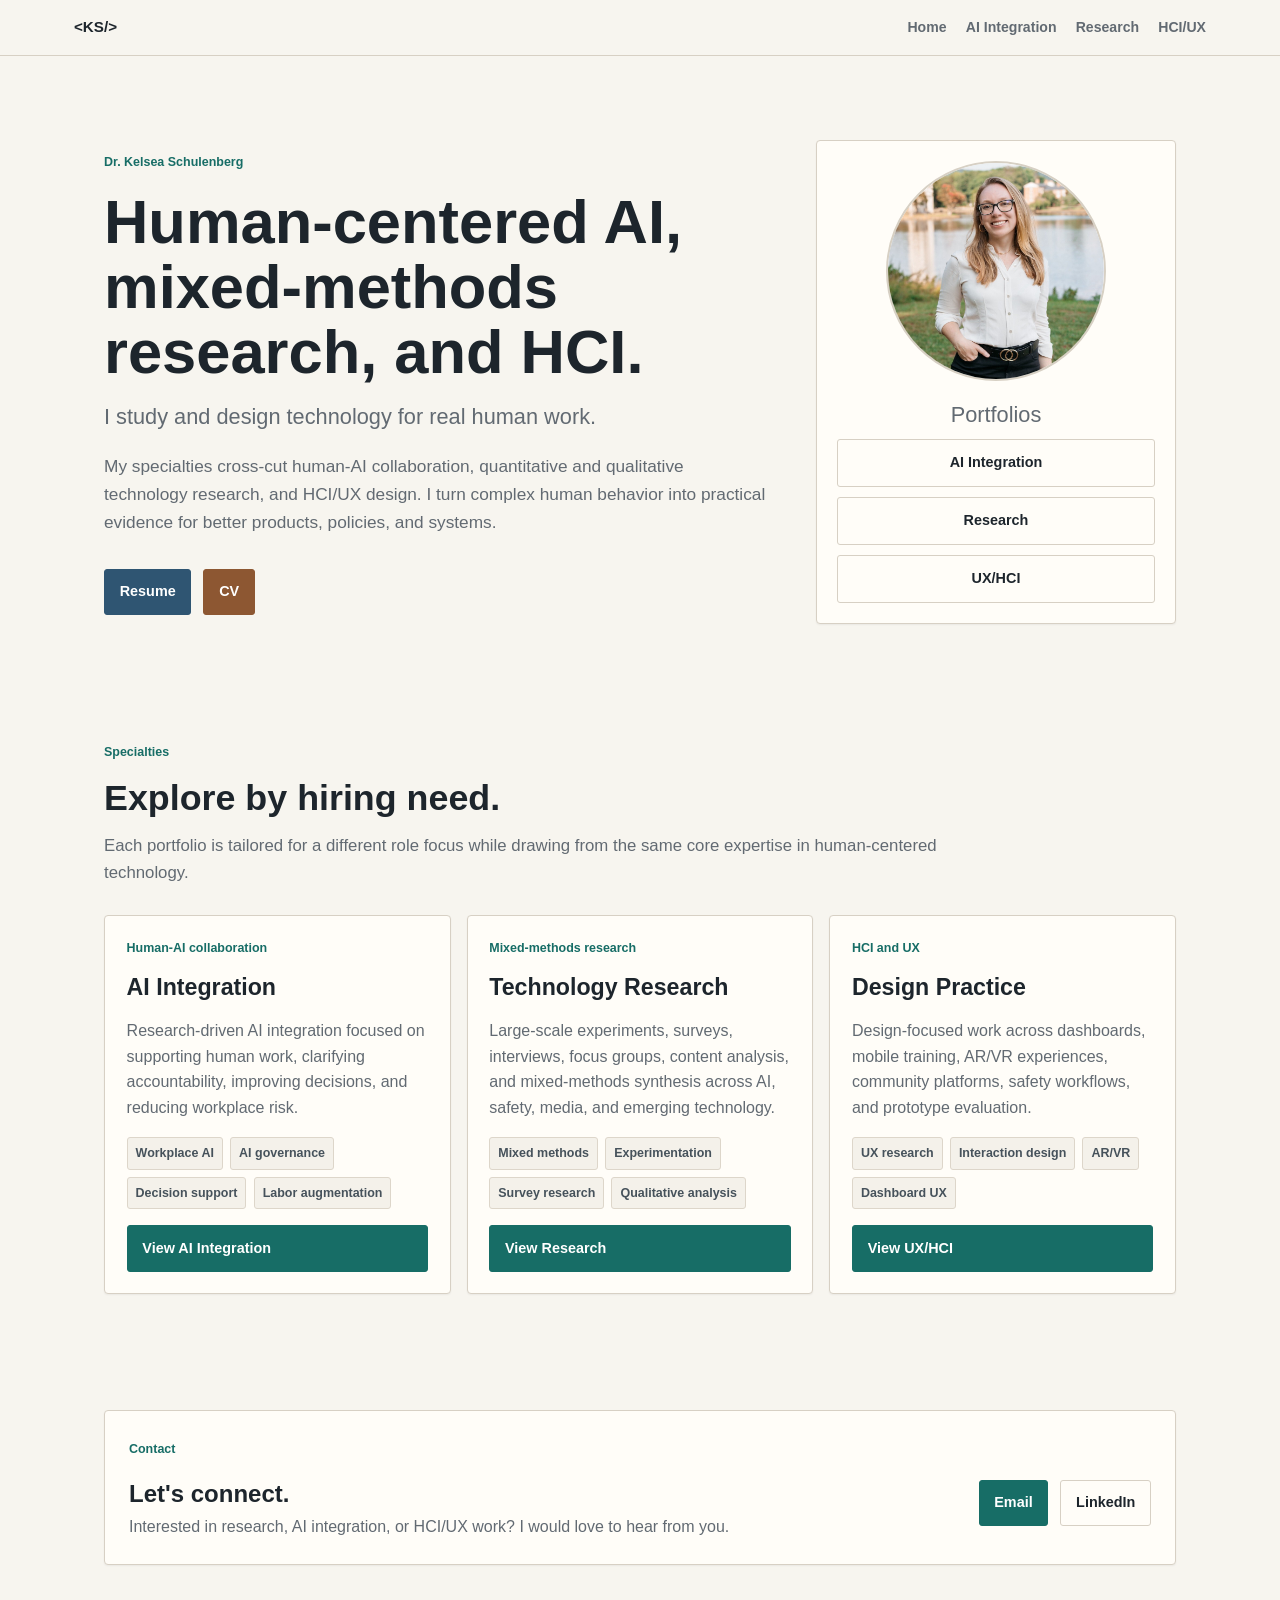
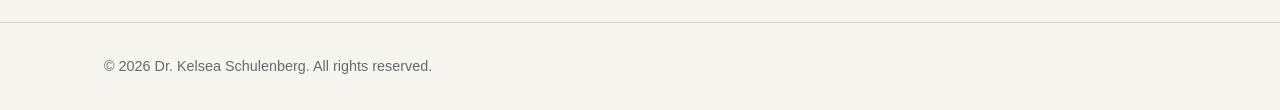
==== commit 5355dc06: "portfolio update" ====
--- a/index.html
+++ b/index.html
@@ -3,27 +3,24 @@
 <head>
     <meta charset="UTF-8">
     <meta name="viewport" content="width=device-width, initial-scale=1.0">
-    <title>Dr. Kelsea Schulenberg | AI Integration Expert</title>
-    <link rel="preconnect" href="https://fonts.googleapis.com">
-    <link rel="preconnect" href="https://fonts.gstatic.com" crossorigin>
-    <link href="https://fonts.googleapis.com/css2?family=Space+Grotesk:wght@300;400;500;600;700&family=JetBrains+Mono:wght@400;500;600&display=swap" rel="stylesheet">
+    <title>Dr. Kelsea Schulenberg | Human-Centered AI, Research, and HCI</title>
     <style>
         * {
+            box-sizing: border-box;
             margin: 0;
             padding: 0;
-            box-sizing: border-box;
         }
 
         :root {
-            --bg: #0d0d0d;
-            --surface: #1a1a1a;
-            --surface-light: #252525;
-            --accent-1: #00e5ff;
-            --accent-2: #7c3aed;
-            --accent-3: #f72585;
-            --text: #ffffff;
-            --text-muted: #a0a0a0;
-            --border: #2a2a2a;
+            --bg: #0d1117;
+            --surface: #161b22;
+            --surface-2: #21262d;
+            --ink: #f6f8fa;
+            --muted: #a8b3c2;
+            --line: #30363d;
+            --cyan: #39d5ff;
+            --green: #83d18f;
+            --amber: #f0c65a;
         }
 
         html {
@@ -31,1239 +28,465 @@
         }
 
         body {
+            background:
+                linear-gradient(180deg, rgba(57, 213, 255, 0.08), transparent 440px),
+                linear-gradient(90deg, rgba(240, 198, 90, 0.06), transparent 60%),
+                var(--bg);
+            color: var(--ink);
             font-family: 'Space Grotesk', -apple-system, BlinkMacSystemFont, sans-serif;
-            background: var(--bg);
-            color: var(--text);
-            line-height: 1.7;
+            line-height: 1.65;
             overflow-x: hidden;
         }
 
-        /* Animated Grid Background */
-        .grid-background {
+        body::before {
+            content: "";
             position: fixed;
+            inset: 0;
+            z-index: -1;
+            background-image:
+                linear-gradient(rgba(246, 248, 250, 0.035) 1px, transparent 1px),
+                linear-gradient(90deg, rgba(246, 248, 250, 0.035) 1px, transparent 1px);
+            background-size: 46px 46px;
+            mask-image: linear-gradient(to bottom, black, transparent 78%);
+        }
+
+        a {
+            color: inherit;
+        }
+
+        nav {
+            position: sticky;
             top: 0;
-            left: 0;
+            z-index: 20;
+            background: rgba(13, 17, 23, 0.88);
+            border-bottom: 1px solid var(--line);
+            backdrop-filter: blur(18px);
+        }
+
+        .nav-inner {
+            align-items: center;
+            display: flex;
+            justify-content: space-between;
+            margin: 0 auto;
+            max-width: 1240px;
+            padding: 1rem 1.5rem;
             width: 100%;
-            height: 100%;
-            background-image: 
-                linear-gradient(rgba(0, 229, 255, 0.03) 1px, transparent 1px),
-                linear-gradient(90deg, rgba(0, 229, 255, 0.03) 1px, transparent 1px);
-            background-size: 50px 50px;
-            z-index: 0;
-            animation: grid-move 20s linear infinite;
-        }
-
-        @keyframes grid-move {
-            0% { transform: translate(0, 0); }
-            100% { transform: translate(50px, 50px); }
-        }
-
-        /* Glowing orbs */
-        .orb {
-            position: fixed;
+        }
+
+        .logo {
+            color: var(--cyan);
+            font-family: 'JetBrains Mono', monospace;
+            font-weight: 700;
+            text-decoration: none;
+        }
+
+        .nav-links {
+            display: flex;
+            gap: 1.35rem;
+            list-style: none;
+        }
+
+        .nav-links a {
+            color: var(--muted);
+            font-size: 0.86rem;
+            font-weight: 700;
+            text-decoration: none;
+        }
+
+        .nav-links a:hover {
+            color: var(--cyan);
+        }
+
+        .container {
+            margin: 0 auto;
+            max-width: 1240px;
+            padding: 0 1.5rem;
+            width: 100%;
+        }
+
+        .hero {
+            padding: 7rem 0 4.5rem;
+        }
+
+        .hero-grid {
+            align-items: center;
+            display: grid;
+            gap: 3.5rem;
+            grid-template-columns: minmax(0, 1fr) 360px;
+        }
+
+        .eyebrow {
+            color: var(--cyan);
+            display: inline-block;
+            font-family: 'JetBrains Mono', monospace;
+            font-size: 0.78rem;
+            font-weight: 700;
+            letter-spacing: 1.2px;
+            margin-bottom: 1rem;
+            text-transform: uppercase;
+        }
+
+        h1 {
+            font-size: clamp(3.1rem, 7vw, 6.2rem);
+            letter-spacing: 0;
+            line-height: 0.98;
+            max-width: 930px;
+        }
+
+        .hero h2 {
+            color: var(--muted);
+            font-size: clamp(1.25rem, 2.4vw, 1.8rem);
+            font-weight: 500;
+            line-height: 1.25;
+            margin-top: 1.2rem;
+            max-width: 780px;
+        }
+
+        .hero-copy {
+            color: var(--muted);
+            font-size: 1.08rem;
+            margin-top: 1.4rem;
+            max-width: 800px;
+        }
+
+        .actions {
+            display: flex;
+            flex-wrap: wrap;
+            gap: 0.85rem;
+            margin-top: 2rem;
+        }
+
+        .btn {
+            align-items: center;
+            border-radius: 4px;
+            display: inline-flex;
+            font-family: 'JetBrains Mono', monospace;
+            font-size: 0.84rem;
+            font-weight: 700;
+            min-height: 44px;
+            padding: 0.76rem 1rem;
+            text-decoration: none;
+            transition: transform 0.2s, border-color 0.2s, background 0.2s;
+        }
+
+        .btn-primary {
+            background: var(--cyan);
+            color: #071113;
+        }
+
+        .btn-secondary {
+            border: 1px solid var(--line);
+            color: var(--ink);
+        }
+
+        .btn:hover {
+            border-color: var(--cyan);
+            transform: translateY(-2px);
+        }
+
+        .profile-panel,
+        .specialty,
+        .link-card,
+        .contact-panel {
+            background: var(--surface);
+            border: 1px solid var(--line);
+            border-radius: 8px;
+        }
+
+        .profile-panel {
+            padding: 1.25rem;
+        }
+
+        .profile-image {
+            aspect-ratio: 1;
+            border: 3px solid var(--cyan);
             border-radius: 50%;
-            filter: blur(80px);
-            opacity: 0.3;
-            z-index: 1;
-            pointer-events: none;
-        }
-
-        .orb-1 {
-            width: 400px;
-            height: 400px;
-            background: var(--accent-1);
-            top: -200px;
-            right: -200px;
-            animation: float-1 15s ease-in-out infinite;
-        }
-
-        .orb-2 {
-            width: 500px;
-            height: 500px;
-            background: var(--accent-2);
-            bottom: -250px;
-            left: -250px;
-            animation: float-2 20s ease-in-out infinite;
-        }
-
-        .orb-3 {
-            width: 300px;
-            height: 300px;
-            background: var(--accent-3);
-            top: 50%;
-            left: 50%;
-            animation: float-3 18s ease-in-out infinite;
-        }
-
-        @keyframes float-1 {
-            0%, 100% { transform: translate(0, 0); }
-            50% { transform: translate(-100px, 100px); }
-        }
-
-        @keyframes float-2 {
-            0%, 100% { transform: translate(0, 0); }
-            50% { transform: translate(100px, -100px); }
-        }
-
-        @keyframes float-3 {
-            0%, 100% { transform: translate(-50%, -50%) scale(1); }
-            50% { transform: translate(-50%, -50%) scale(1.2); }
-        }
-
-        /* Navigation */
-        nav {
-            position: fixed;
-            top: 0;
-            left: 0;
-            right: 0;
-            z-index: 1000;
-            background: rgba(13, 13, 13, 0.8);
-            backdrop-filter: blur(20px);
-            border-bottom: 1px solid var(--border);
-        }
-
-        .nav-wrapper {
-            max-width: 1600px;
-            margin: 0 auto;
-            padding: 1.5rem 3rem;
-            display: flex;
-            justify-content: space-between;
-            align-items: center;
-        }
-
-        .logo {
-            font-family: 'JetBrains Mono', monospace;
-            font-size: 1.25rem;
-            font-weight: 700;
-            color: var(--accent-1);
-            text-shadow: 0 0 20px rgba(0, 229, 255, 0.5);
-        }
-
-        .nav-menu {
-            display: flex;
-            gap: 3rem;
-            list-style: none;
-        }
-
-        .nav-menu a {
-            color: var(--text-muted);
-            text-decoration: none;
-            font-weight: 500;
-            font-size: 0.9rem;
-            letter-spacing: 0.5px;
-            transition: all 0.3s;
-            position: relative;
-        }
-
-        .nav-menu a::before {
-            content: '// ';
-            opacity: 0;
-            transition: opacity 0.3s;
-        }
-
-        .nav-menu a:hover {
-            color: var(--accent-1);
-        }
-
-        .nav-menu a:hover::before {
-            opacity: 1;
-        }
-
-        /* Container */
-        .container {
-            max-width: 1600px;
-            margin: 0 auto;
-            padding: 0 3rem;
-            position: relative;
-            z-index: 10;
-        }
-
-        /* Hero */
-        .hero {
-            min-height: 100vh;
-            display: flex;
-            align-items: center;
-            padding-top: 100px;
-        }
-
-        .hero-grid {
-            display: grid;
-            grid-template-columns: 1fr 350px;
-            gap: 6rem;
-            align-items: center;
-        }
-
-        .hero-content {
-            max-width: 800px;
-        }
-
-        .hero-label {
-            font-family: 'JetBrains Mono', monospace;
-            font-size: 0.85rem;
-            color: var(--accent-1);
-            margin-bottom: 1rem;
-            display: inline-block;
-            padding: 0.5rem 1rem;
-            border: 1px solid var(--accent-1);
-            border-radius: 4px;
-            text-transform: uppercase;
-            letter-spacing: 2px;
-        }
-
-        .hero h1 {
-            font-size: clamp(3rem, 6vw, 5.5rem);
-            font-weight: 700;
-            line-height: 1.1;
-            margin-bottom: 1.5rem;
-            letter-spacing: -2px;
-        }
-
-        .gradient-text {
-            background: linear-gradient(135deg, var(--accent-1), var(--accent-2), var(--accent-3));
-            -webkit-background-clip: text;
-            -webkit-text-fill-color: transparent;
-            background-clip: text;
-        }
-
-        .hero h2 {
-            font-size: clamp(1.5rem, 2.5vw, 2.25rem);
-            font-weight: 500;
-            color: var(--text-muted);
-            margin-bottom: 2rem;
-            line-height: 1.4;
-        }
-
-        .hero-description {
-            font-size: 1.1rem;
-            color: var(--text-muted);
-            line-height: 1.8;
-            margin-bottom: 3rem;
-        }
-
-        .hero-actions {
-            display: flex;
-            gap: 1rem;
-            flex-wrap: wrap;
-        }
-
-        .btn {
-            padding: 1rem 2rem;
-            font-weight: 600;
-            font-size: 0.95rem;
-            text-decoration: none;
-            border-radius: 4px;
-            transition: all 0.3s;
-            display: inline-flex;
-            align-items: center;
-            gap: 0.75rem;
-            font-family: 'JetBrains Mono', monospace;
-            letter-spacing: 0.5px;
-        }
-
-        .btn-primary {
-            background: var(--accent-1);
-            color: var(--bg);
-            box-shadow: 0 0 30px rgba(0, 229, 255, 0.3);
-        }
-
-        .btn-primary:hover {
-            box-shadow: 0 0 50px rgba(0, 229, 255, 0.5);
-            transform: translateY(-2px);
-        }
-
-        .btn-secondary {
-            background: transparent;
-            border: 1px solid var(--accent-2);
-            color: var(--accent-2);
-        }
-
-        .btn-secondary:hover {
-            background: var(--accent-2);
-            color: var(--text);
-            box-shadow: 0 0 30px rgba(124, 58, 237, 0.3);
-        }
-
-        /* Hero Card */
-        .hero-card {
-            background: var(--surface);
-            border: 1px solid var(--border);
-            border-radius: 8px;
-            padding: 2.5rem;
-            position: relative;
+            margin: 0 auto 1.25rem;
+            max-width: 220px;
             overflow: hidden;
         }
 
-        .hero-card::before {
-            content: '';
-            position: absolute;
-            top: 0;
-            left: 0;
-            right: 0;
-            height: 3px;
-            background: linear-gradient(90deg, var(--accent-1), var(--accent-2), var(--accent-3));
-        }
-
-        .profile-image {
-            width: 200px;
-            height: 200px;
-            border-radius: 50%;
-            border: 3px solid var(--accent-1);
-            overflow: hidden;
-            margin: 0 auto 2rem;
-            box-shadow: 0 0 40px rgba(0, 229, 255, 0.3);
-        }
-
         .profile-image img {
-            width: 100%;
             height: 100%;
             object-fit: cover;
-        }
-
-        .hero-card h3 {
-            font-size: 1.25rem;
-            margin-bottom: 1.5rem;
+            width: 100%;
+        }
+
+        .profile-panel h2 {
+            color: var(--ink);
+            font-size: 1.1rem;
+            margin: 0 0 0.7rem;
             text-align: center;
         }
 
-        .card-links {
+        .profile-links {
+            display: grid;
+            gap: 0.65rem;
+        }
+
+        .profile-links a {
+            background: var(--surface-2);
+            border: 1px solid var(--line);
+            border-radius: 4px;
+            color: var(--ink);
+            font-size: 0.9rem;
+            font-weight: 700;
+            padding: 0.7rem 0.8rem;
+            text-align: center;
+            text-decoration: none;
+        }
+
+        section {
+            padding: 4.5rem 0;
+        }
+
+        .section-heading {
+            margin-bottom: 2rem;
+            max-width: 850px;
+        }
+
+        .section-heading h2 {
+            font-size: clamp(2rem, 4vw, 3.25rem);
+            line-height: 1.08;
+            margin-bottom: 0.8rem;
+        }
+
+        .section-heading p {
+            color: var(--muted);
+            font-size: 1.05rem;
+        }
+
+        .specialty-grid {
+            display: grid;
+            gap: 1rem;
+            grid-template-columns: repeat(3, minmax(0, 1fr));
+        }
+
+        .specialty {
             display: flex;
             flex-direction: column;
-            gap: 0.75rem;
-        }
-
-        .card-link {
-            padding: 0.75rem 1.25rem;
-            background: var(--surface-light);
-            border: 1px solid var(--border);
-            border-radius: 4px;
-            text-decoration: none;
-            color: var(--text);
-            font-weight: 500;
-            transition: all 0.3s;
-            text-align: center;
+            gap: 1rem;
+            padding: 1.35rem;
+        }
+
+        .specialty-kicker {
+            color: var(--cyan);
+            font-family: 'JetBrains Mono', monospace;
+            font-size: 0.72rem;
+            font-weight: 700;
+            letter-spacing: 1px;
+            text-transform: uppercase;
+        }
+
+        .specialty h3 {
+            font-size: 1.45rem;
+            line-height: 1.2;
+        }
+
+        .specialty p,
+        .link-card p,
+        .contact-panel p {
+            color: var(--muted);
+        }
+
+        .tag-row {
+            display: flex;
+            flex-wrap: wrap;
+            gap: 0.45rem;
+        }
+
+        .tag {
+            background: var(--surface-2);
+            border: 1px solid var(--line);
+            border-radius: 999px;
+            color: var(--muted);
+            font-family: 'JetBrains Mono', monospace;
+            font-size: 0.7rem;
+            padding: 0.32rem 0.58rem;
+        }
+
+        .link-grid {
+            display: grid;
+            gap: 1rem;
+            grid-template-columns: repeat(3, minmax(0, 1fr));
+        }
+
+        .link-card {
+            padding: 1.2rem;
+        }
+
+        .link-card h3 {
+            font-size: 1.1rem;
+            margin-bottom: 0.45rem;
+        }
+
+        .contact-panel {
+            align-items: center;
+            display: flex;
+            flex-wrap: wrap;
+            gap: 1rem;
+            justify-content: space-between;
+            padding: 1.5rem;
+        }
+
+        footer {
+            border-top: 1px solid var(--line);
+            color: var(--muted);
             font-size: 0.9rem;
-        }
-
-        .card-link:hover {
-            border-color: var(--accent-1);
-            color: var(--accent-1);
-            transform: translateX(5px);
-        }
-
-        /* Section */
-        section {
-            padding: 8rem 0;
-            position: relative;
-        }
-
-        .section-header {
-            margin-bottom: 5rem;
-        }
-
-        .section-label {
-            font-family: 'JetBrains Mono', monospace;
-            font-size: 0.8rem;
-            color: var(--accent-2);
-            text-transform: uppercase;
-            letter-spacing: 2px;
-            margin-bottom: 1rem;
-            display: inline-block;
-        }
-
-        .section-title {
-            font-size: clamp(2.5rem, 4vw, 4rem);
-            font-weight: 700;
-            margin-bottom: 1.5rem;
-            letter-spacing: -1px;
-        }
-
-        .section-description {
-            font-size: 1.2rem;
-            color: var(--text-muted);
-            max-width: 800px;
-            line-height: 1.8;
-        }
-
-        /* About */
-        .about {
-            border-top: 1px solid var(--border);
-        }
-
-        .about-content {
-            max-width: 1200px;
-        }
-
-        .about-text {
-            font-size: 1.15rem;
-            color: var(--text-muted);
-            line-height: 1.9;
-            columns: 2;
-            column-gap: 4rem;
-        }
-
-        .about-text p {
-            margin-bottom: 1.5rem;
-            break-inside: avoid;
-        }
-
-        .about-text em {
-            color: var(--accent-1);
-            font-style: normal;
-        }
-
-        /* Dissertation */
-        .dissertation {
-            background: linear-gradient(135deg, rgba(0, 229, 255, 0.03), rgba(124, 58, 237, 0.03));
-            border-top: 1px solid var(--border);
-            border-bottom: 1px solid var(--border);
-        }
-
-        .diss-intro {
-            background: var(--surface);
-            border: 1px solid var(--border);
-            border-left: 4px solid var(--accent-1);
-            border-radius: 4px;
-            padding: 2.5rem;
-            margin-bottom: 4rem;
-            font-size: 1.15rem;
-            color: var(--text-muted);
-            line-height: 1.8;
-        }
-
-        .studies {
-            display: grid;
-            grid-template-columns: repeat(2, 1fr);
-            gap: 2rem;
-            margin-bottom: 4rem;
-        }
-
-        .study {
-            background: var(--surface);
-            border: 1px solid var(--border);
-            border-radius: 8px;
-            padding: 3rem;
-            position: relative;
-            transition: all 0.4s;
-        }
-
-        .study::before {
-            content: '';
-            position: absolute;
-            top: 0;
-            left: 0;
-            right: 0;
-            height: 4px;
-            background: linear-gradient(90deg, var(--accent-1), var(--accent-2));
-            opacity: 0;
-            transition: opacity 0.4s;
-        }
-
-        .study:hover {
-            transform: translateY(-10px);
-            box-shadow: 0 20px 60px rgba(0, 0, 0, 0.5);
-            border-color: var(--accent-1);
-        }
-
-        .study:hover::before {
-            opacity: 1;
-        }
-
-        .study-num {
-            font-family: 'JetBrains Mono', monospace;
-            font-size: 3rem;
-            font-weight: 700;
-            color: var(--accent-1);
-            line-height: 1;
-            margin-bottom: 1.5rem;
-            opacity: 0.2;
-        }
-
-        .study h3 {
-            font-size: 1.75rem;
-            margin-bottom: 1.25rem;
-            line-height: 1.3;
-        }
-
-        .study-desc {
-            color: var(--text-muted);
-            line-height: 1.8;
-            margin-bottom: 2rem;
-        }
-
-        .study-details {
-            display: grid;
-            gap: 1.5rem;
-            margin-top: 2rem;
-            padding-top: 2rem;
-            border-top: 1px solid var(--border);
-        }
-
-        .study-detail h4 {
-            font-size: 0.75rem;
-            text-transform: uppercase;
-            letter-spacing: 1.5px;
-            color: var(--accent-2);
-            margin-bottom: 0.5rem;
-            font-weight: 600;
-        }
-
-        .study-detail p {
-            color: var(--text-muted);
-            font-size: 0.95rem;
-            line-height: 1.7;
-        }
-
-        .study-btn {
-            margin-top: 2rem;
-            width: 100%;
-            justify-content: center;
-        }
-
-        .diss-cta {
-            text-align: center;
-        }
-
-        .diss-cta .btn {
-            font-size: 1.1rem;
-            padding: 1.25rem 3rem;
-        }
-
-        /* Projects */
-        .projects {
-            border-top: 1px solid var(--border);
-        }
-
-        .projects-grid {
-            display: grid;
-            grid-template-columns: repeat(auto-fit, minmax(450px, 1fr));
-            gap: 2rem;
-        }
-
-        .project {
-            background: var(--surface);
-            border: 1px solid var(--border);
-            border-radius: 8px;
-            padding: 2.5rem;
-            transition: all 0.3s;
-            position: relative;
-        }
-
-        .project:hover {
-            border-color: var(--accent-2);
-            transform: translateY(-5px);
-            box-shadow: 0 15px 40px rgba(0, 0, 0, 0.4);
-        }
-
-        .ai-tag {
-            position: absolute;
-            top: 1.5rem;
-            right: 1.5rem;
-            padding: 0.4rem 0.8rem;
-            background: var(--accent-1);
-            color: var(--bg);
-            font-size: 0.7rem;
-            font-weight: 700;
-            border-radius: 4px;
-            font-family: 'JetBrains Mono', monospace;
-            letter-spacing: 1px;
-        }
-
-        .project-icon {
-            font-size: 3rem;
-            margin-bottom: 1.5rem;
-            display: block;
-        }
-
-        .project-image {
-            width: 100%;
-            height: 200px;
-            background: var(--surface-light);
-            border: 1px solid var(--border);
-            border-radius: 4px;
-            margin-bottom: 1.5rem;
-            display: flex;
-            align-items: center;
-            justify-content: center;
-            overflow: hidden;
-        }
-
-        .project-image img {
-            max-width: 100%;
-            max-height: 100%;
-            object-fit: contain;
-        }
-
-        .project h3 {
-            font-size: 1.5rem;
-            margin-bottom: 1rem;
-            line-height: 1.3;
-        }
-
-        .project-summary {
-            color: var(--text-muted);
-            line-height: 1.8;
-            margin-bottom: 1.5rem;
-        }
-
-        .project-tags {
-            display: flex;
-            flex-wrap: wrap;
-            gap: 0.5rem;
-            margin-top: 1.5rem;
-        }
-
-        .tag {
-            padding: 0.4rem 0.9rem;
-            background: var(--surface-light);
-            border: 1px solid var(--border);
-            border-radius: 20px;
-            font-size: 0.75rem;
-            color: var(--text-muted);
-            font-family: 'JetBrains Mono', monospace;
-        }
-
-        .project-impact {
-            margin-top: 1.5rem;
-            padding-top: 1.5rem;
-            border-top: 1px solid var(--border);
-            font-size: 0.9rem;
-            color: var(--text-muted);
-        }
-
-        .project-impact strong {
-            color: var(--accent-2);
-            display: block;
-            margin-bottom: 0.5rem;
-            text-transform: uppercase;
-            letter-spacing: 1px;
-            font-size: 0.8rem;
-        }
-
-        /* Research */
-        .research {
-            border-top: 1px solid var(--border);
-        }
-
-        .research-list {
-            display: grid;
-            gap: 2rem;
-        }
-
-        .research-item {
-            background: var(--surface);
-            border: 1px solid var(--border);
-            border-radius: 8px;
-            padding: 2.5rem;
-            display: grid;
-            grid-template-columns: 250px 1fr;
-            gap: 2.5rem;
-            transition: all 0.3s;
-            position: relative;
-        }
-
-        .research-item::after {
-            content: '→';
-            position: absolute;
-            right: 2.5rem;
-            top: 50%;
-            transform: translateY(-50%);
-            font-size: 2rem;
-            color: var(--accent-2);
-            opacity: 0;
-            transition: all 0.3s;
-        }
-
-        .research-item:hover {
-            border-color: var(--accent-2);
-            transform: translateX(10px);
-        }
-
-        .research-item:hover::after {
-            opacity: 1;
-            right: 2rem;
-        }
-
-        .research-image {
-            width: 250px;
-            height: 200px;
-            background: var(--surface-light);
-            border: 1px solid var(--border);
-            border-radius: 4px;
-            display: flex;
-            align-items: center;
-            justify-content: center;
-            overflow: hidden;
-        }
-
-        .research-image img {
-            max-width: 100%;
-            max-height: 100%;
-            object-fit: contain;
-        }
-
-        .research-info h3 {
-            font-size: 1.5rem;
-            margin-bottom: 1rem;
-            line-height: 1.3;
-        }
-
-        .research-info p {
-            color: var(--text-muted);
-            line-height: 1.8;
-            margin-bottom: 1.5rem;
-        }
-
-        .research-meta {
-            display: grid;
-            grid-template-columns: repeat(2, 1fr);
-            gap: 1.5rem;
-            padding-top: 1.5rem;
-            border-top: 1px solid var(--border);
-        }
-
-        .research-meta-item h4 {
-            font-size: 0.75rem;
-            text-transform: uppercase;
-            letter-spacing: 1.5px;
-            color: var(--accent-3);
-            margin-bottom: 0.5rem;
-            font-weight: 600;
-        }
-
-        .research-meta-item p {
-            color: var(--text-muted);
-            font-size: 0.9rem;
-            line-height: 1.6;
-            margin: 0;
-        }
-
-        /* Contact */
-        .contact {
-            border-top: 1px solid var(--border);
-            text-align: center;
-        }
-
-        .contact-content {
-            max-width: 700px;
-            margin: 0 auto;
-        }
-
-        .contact-links {
-            display: flex;
-            justify-content: center;
-            gap: 1.5rem;
-            margin-top: 3rem;
-        }
-
-        .contact-link {
-            padding: 1.25rem 2rem;
-            background: var(--surface);
-            border: 1px solid var(--border);
-            border-radius: 4px;
-            color: var(--text);
-            text-decoration: none;
-            font-weight: 600;
-            transition: all 0.3s;
-            display: flex;
-            align-items: center;
-            gap: 0.75rem;
-            font-family: 'JetBrains Mono', monospace;
-            font-size: 0.9rem;
-        }
-
-        .contact-link:hover {
-            border-color: var(--accent-1);
-            color: var(--accent-1);
-            transform: translateY(-3px);
-            box-shadow: 0 10px 30px rgba(0, 0, 0, 0.3);
-        }
-
-        /* Footer */
-        footer {
-            border-top: 1px solid var(--border);
-            padding: 3rem 0;
-            text-align: center;
-            color: var(--text-muted);
-            font-size: 0.9rem;
-        }
-
-        /* Responsive */
-        @media (max-width: 1200px) {
-            .studies {
+            padding: 2rem 0;
+        }
+
+        @media (max-width: 980px) {
+            .hero-grid,
+            .specialty-grid,
+            .link-grid {
                 grid-template-columns: 1fr;
             }
-
-            .about-text {
-                columns: 1;
-            }
-        }
-
-        @media (max-width: 768px) {
+        }
+
+        @media (max-width: 680px) {
             .container {
-                padding: 0 1.5rem;
-            }
-
-            .nav-wrapper {
-                padding: 1rem 1.5rem;
-            }
-
-            .nav-menu {
-                display: none;
-            }
-
-            .hero-grid {
-                grid-template-columns: 1fr;
-                gap: 3rem;
+                padding-left: 0;
+                padding-right: 0;
+                width: calc(100vw - 2rem);
+            }
+
+            .nav-inner {
+                align-items: flex-start;
+                flex-direction: column;
+                gap: 0.8rem;
+                width: calc(100vw - 2rem);
+            }
+
+            .nav-links {
+                flex-wrap: wrap;
+                gap: 0.75rem 1rem;
             }
 
             .hero {
-                padding-top: 120px;
-            }
-
-            section {
-                padding: 5rem 0;
-            }
-
-            .projects-grid {
-                grid-template-columns: 1fr;
-            }
-
-            .research-item {
-                grid-template-columns: 1fr;
-            }
-
-            .research-image {
-                width: 100%;
-            }
-
-            .contact-links {
-                flex-direction: column;
-                align-items: stretch;
-            }
-        }
-
-        /* Animations */
-        @keyframes fadeIn {
-            from {
-                opacity: 0;
-                transform: translateY(30px);
-            }
-            to {
-                opacity: 1;
-                transform: translateY(0);
-            }
-        }
-
-        .fade-in {
-            animation: fadeIn 0.8s ease-out forwards;
+                padding-top: 4.5rem;
+            }
+
+            h1 {
+                font-size: clamp(2.55rem, 15vw, 4rem);
+            }
         }
     </style>
+    <link rel="stylesheet" href="site-clean.css?v=20260524-style2">
 </head>
 <body>
-    <div class="grid-background"></div>
-    <div class="orb orb-1"></div>
-    <div class="orb orb-2"></div>
-    <div class="orb orb-3"></div>
-
-    <!-- Navigation -->
     <nav>
-        <div class="nav-wrapper">
-            <div class="logo">&lt;KS/&gt;</div>
-            <ul class="nav-menu">
-                <li><a href="#about">about</a></li>
-                <li><a href="#dissertation">dissertation</a></li>
-                <li><a href="#projects">projects</a></li>
-                <li><a href="#research">research</a></li>
-                <li><a href="#contact">contact</a></li>
+        <div class="nav-inner">
+            <a class="logo" href="index.html">&lt;KS/&gt;</a>
+            <ul class="nav-links">
+                <li><a href="index.html">Home</a></li>
+                <li><a href="ai-integration-portfolio.html">AI Integration</a></li>
+                <li><a href="research-portfolio.html">Research</a></li>
+                <li><a href="ux-hci-portfolio.html">HCI/UX</a></li>
             </ul>
         </div>
     </nav>
 
-    <!-- Hero -->
-    <section class="hero">
-        <div class="container">
-            <div class="hero-grid">
-                <div class="hero-content">
-                    <div class="hero-label">Ph.D. Human-Centered Computing</div>
-                    <h1>Dr. Kelsea <span class="gradient-text">Schulenberg</span></h1>
-                    <h2>AI Integration & Human-AI Collaboration Expert</h2>
-                    <p class="hero-description">Specializing in AI system design and integration in the workplace, with expertise in how AI impacts human worker evaluation, job security, and organizational dynamics.</p>
-                    <div class="hero-actions">
-                        <a href="#dissertation" class="btn btn-primary">→ View Research</a>
-                        <a href="CV.pdf" class="btn btn-secondary" target="_blank">Download CV</a>
-                        <a href="Resume.pdf" class="btn btn-secondary" target="_blank">Resume</a>
+    <main>
+        <section class="hero">
+            <div class="container">
+                <div class="hero-grid">
+                    <div>
+                        <span class="eyebrow">Dr. Kelsea Schulenberg</span>
+                        <h1>Human-centered AI, mixed-methods research, and HCI.</h1>
+                        <h2>I study and design technology for real human work.</h2>
+                        <p class="hero-copy">My specialties cross-cut human-AI collaboration, quantitative and qualitative technology research, and HCI/UX design. I turn complex human behavior into practical evidence for better products, policies, and systems.</p>
+                        <div class="actions">
+                            <a class="btn btn-resume" href="Resume.pdf" target="_blank" rel="noopener">Resume</a>
+                            <a class="btn btn-cv" href="CV.pdf" target="_blank" rel="noopener">CV</a>
+                        </div>
                     </div>
+                    <aside class="profile-panel">
+                        <div class="profile-image">
+                            <img src="headshot.jpg" alt="Dr. Kelsea Schulenberg">
+                        </div>
+                        <h2>Portfolios</h2>
+                        <div class="profile-links">
+                            <a href="ai-integration-portfolio.html">AI Integration</a>
+                            <a href="research-portfolio.html">Research</a>
+                            <a href="ux-hci-portfolio.html">UX/HCI</a>
+                        </div>
+                    </aside>
                 </div>
-                <div class="hero-card">
-                    <div class="profile-image">
-                        <img src="headshot.jpg" alt="Dr. Kelsea Schulenberg">
+            </div>
+        </section>
+
+        <section id="specialties">
+            <div class="container">
+                <div class="section-heading">
+                    <span class="eyebrow">Specialties</span>
+                    <h2>Explore by hiring need.</h2>
+                    <p>Each portfolio is tailored for a different role focus while drawing from the same core expertise in human-centered technology.</p>
+                </div>
+                <div class="specialty-grid">
+                    <article class="specialty">
+                        <div class="specialty-kicker">Human-AI collaboration</div>
+                        <h3>AI Integration</h3>
+                        <p>Research-driven AI integration focused on supporting human work, clarifying accountability, improving decisions, and reducing workplace risk.</p>
+                        <div class="tag-row">
+                            <span class="tag">Workplace AI</span>
+                            <span class="tag">AI governance</span>
+                            <span class="tag">Decision support</span>
+                            <span class="tag">Labor augmentation</span>
+                        </div>
+                        <a class="btn btn-primary" href="ai-integration-portfolio.html">View AI Integration</a>
+                    </article>
+
+                    <article class="specialty">
+                        <div class="specialty-kicker">Mixed-methods research</div>
+                        <h3>Technology Research</h3>
+                        <p>Large-scale experiments, surveys, interviews, focus groups, content analysis, and mixed-methods synthesis across AI, safety, media, and emerging technology.</p>
+                        <div class="tag-row">
+                            <span class="tag">Mixed methods</span>
+                            <span class="tag">Experimentation</span>
+                            <span class="tag">Survey research</span>
+                            <span class="tag">Qualitative analysis</span>
+                        </div>
+                        <a class="btn btn-primary" href="research-portfolio.html">View Research</a>
+                    </article>
+
+                    <article class="specialty">
+                        <div class="specialty-kicker">HCI and UX</div>
+                        <h3>Design Practice</h3>
+                        <p>Design-focused work across dashboards, mobile training, AR/VR experiences, community platforms, safety workflows, and prototype evaluation.</p>
+                        <div class="tag-row">
+                            <span class="tag">UX research</span>
+                            <span class="tag">Interaction design</span>
+                            <span class="tag">AR/VR</span>
+                            <span class="tag">Dashboard UX</span>
+                        </div>
+                        <a class="btn btn-primary" href="ux-hci-portfolio.html">View UX/HCI</a>
+                    </article>
+                </div>
+            </div>
+        </section>
+
+        <section id="contact">
+            <div class="container">
+                <div class="contact-panel">
+                    <div>
+                        <span class="eyebrow">Contact</span>
+                        <h2>Let's connect.</h2>
+                        <p>Interested in research, AI integration, or HCI/UX work? I would love to hear from you.</p>
                     </div>
-                    <h3>Quick Links</h3>
-                    <div class="card-links">
-                        <a href="Dissertation.pdf" class="card-link" target="_blank">📄 Full Dissertation</a>
-                        <a href="CV.pdf" class="card-link" target="_blank">📋 Curriculum Vitae</a>
-                        <a href="Resume.pdf" class="card-link" target="_blank">📝 Resume</a>
-                        <a href="#contact" class="card-link">📧 Contact Me</a>
+                    <div class="actions">
+                        <a class="btn btn-primary" href="mailto:kelseas@g.clemson.edu">Email</a>
+                        <a class="btn btn-secondary" href="https://www.linkedin.com/in/kelsea-schulenberg-6bb009a9/" target="_blank" rel="noopener">LinkedIn</a>
                     </div>
                 </div>
             </div>
-        </div>
-    </section>
-
-    <!-- About -->
-    <section id="about" class="about">
-        <div class="container">
-            <div class="section-header">
-                <div class="section-label">// About</div>
-                <h2 class="section-title">Background & Expertise</h2>
-            </div>
-            <div class="about-content">
-                <div class="about-text">
-                    <p>I hold a Ph.D. in Human-Centered Computing from Clemson University, where I specialized in AI integration in workplace environments. My research expertise centers on how the design and implementation of AI systems fundamentally impacts human worker evaluation, job security expectations, and organizational dynamics.</p>
-                    <p>My dissertation, <em>"Through Her Eyes: Centering Women's Experiences in the Design, Evaluation, and Integration of Human-AI Interaction in the Workplace,"</em> established critical linkages between AI system design and human performance evaluation, revealing how evaluator bias, AI functionality, and task allocation converge to shape workers' perceptions of job security and career stability.</p>
-                    <p>My work spans AI ethics, human-AI collaboration, feminist HCI, and creating more equitable AI-augmented workplaces. I'm particularly focused on ensuring that AI integration considers and protects the experiences of marginalized workers.</p>
-                </div>
-            </div>
-        </div>
-    </section>
-
-    <!-- Dissertation -->
-    <section id="dissertation" class="dissertation">
-        <div class="container">
-            <div class="section-header">
-                <div class="section-label">// Dissertation Research</div>
-                <h2 class="section-title">AI Integration in the Workplace</h2>
-                <p class="section-description">My doctoral research explored the critical intersection of AI system design, human worker evaluation, and job security in workplace environments.</p>
-            </div>
-
-            <div class="diss-intro">
-                Through two comprehensive studies, I established frameworks for understanding how AI integration fundamentally reshapes the human work experience, with specific focus on performance evaluation practices and career security expectations.
-            </div>
-
-            <div class="studies">
-                <div class="study fade-in">
-                    <div class="study-num">01</div>
-                    <h3>AI Design and Human Worker Evaluation</h3>
-                    <p class="study-desc">This research established a clear empirical linkage between the functional design of AI systems and how human workers are evaluated in AI-augmented environments. I demonstrated that AI system capabilities, transparency, and decision-making authority directly influence performance assessment criteria and evaluation frameworks applied to human workers.</p>
-                    
-                    <div class="study-details">
-                        <div class="study-detail">
-                            <h4>Key Findings</h4>
-                            <p>AI system design characteristics significantly shape evaluation metrics, performance expectations, and perceived worker competence. The study revealed specific design patterns that either support or undermine fair human evaluation.</p>
-                        </div>
-                        <div class="study-detail">
-                            <h4>Methods</h4>
-                            <p>Mixed-methods approach including interviews with workers in AI-augmented roles, experimental design, and thematic analysis</p>
-                        </div>
-                        <div class="study-detail">
-                            <h4>Impact</h4>
-                            <p>Provides actionable guidance for organizations designing AI systems to ensure equitable worker evaluation practices</p>
-                        </div>
-                    </div>
-                    <a href="Evalaution.pdf" class="btn btn-primary study-btn" target="_blank">→ Read Chapter</a>
-                </div>
-
-                <div class="study fade-in">
-                    <div class="study-num">02</div>
-                    <h3>AI Integration and Job Security Expectations</h3>
-                    <p class="study-desc">This research uncovered how AI integration shapes workers' expectations and perceptions of job security. I identified a complex interplay between evaluator bias, AI system design, and task characteristics that collectively inform workers' sense of career stability and future prospects in AI-augmented workplaces.</p>
-                    
-                    <div class="study-details">
-                        <div class="study-detail">
-                            <h4>Key Findings</h4>
-                            <p>Job security perceptions are shaped by the interaction of three factors: how evaluators perceive AI capabilities, how AI systems are functionally designed, and the nature of tasks humans and AI perform. These factors blend to create distinct patterns of job security anxiety or confidence.</p>
-                        </div>
-                        <div class="study-detail">
-                            <h4>Methods</h4>
-                            <p>Longitudinal interviews, survey research, and grounded theory analysis across multiple industries</p>
-                        </div>
-                        <div class="study-detail">
-                            <h4>Impact</h4>
-                            <p>Offers frameworks for organizations to address job security concerns proactively during AI implementation</p>
-                        </div>
-                    </div>
-                    <a href="Job.pdf" class="btn btn-primary study-btn" target="_blank">→ Read Chapter</a>
-                </div>
-            </div>
-
-            <div class="diss-cta">
-                <a href="Dissertation.pdf" class="btn btn-primary" target="_blank">→ Read Full Dissertation</a>
-            </div>
-        </div>
-    </section>
-
-    <!-- Projects -->
-    <section id="projects" class="projects">
-        <div class="container">
-            <div class="section-header">
-                <div class="section-label">// Portfolio</div>
-                <h2 class="section-title">AI & HCI Design Projects</h2>
-                <p class="section-description">A collection of research-driven design projects focusing on AI integration, human-computer interaction, and inclusive technology.</p>
-            </div>
-
-            <div class="projects-grid">
-                <div class="project fade-in">
-                    <div class="ai-tag">AI FOCUS</div>
-                    <div class="project-icon">🤖</div>
-                    <h3>AI-Based Moderators for Virtual Spaces</h3>
-                    <p class="project-summary">Investigated AI moderation system design for online community interactions in immersive environments, addressing transparency, fairness, and escalation paths while preserving user experience. This work directly informed my dissertation research on AI system design and human evaluation.</p>
-                    <div class="project-tags">
-                        <span class="tag">AI System Design</span>
-                        <span class="tag">User Safety</span>
-                        <span class="tag">VR Design</span>
-                        <span class="tag">AI Ethics</span>
-                    </div>
-                    <div class="project-impact">
-                        <strong>Impact</strong>
-                        Prompted internal policy discussions around moderation in partnering online communities and informed AI transparency best practices.
-                    </div>
-                </div>
-
-                <div class="project fade-in">
-                    <div class="ai-tag">AI FOCUS</div>
-                    <div class="project-icon">📊</div>
-                    <h3>Navy Squadron Readiness Dashboards</h3>
-                    <p class="project-summary">Collaborated with military stakeholders to redesign AI-augmented dashboards used by Navy officers to assess squadron readiness. Focused on optimizing human-AI collaboration, shared responsibility models for AI-assisted decisions, and cognitive load reduction in high-stakes environments.</p>
-                    <div class="project-tags">
-                        <span class="tag">Human-AI Collaboration</span>
-                        <span class="tag">Decision Making</span>
-                        <span class="tag">UX Research</span>
-                        <span class="tag">Cognitive Load</span>
-                    </div>
-                    <div class="project-impact">
-                        <strong>Impact</strong>
-                        Led to published papers on shared responsibility models for AI errors in decision making. Improved decision-making speed and accuracy.
-                    </div>
-                </div>
-
-                <div class="project fade-in">
-                    <div class="project-image">
-                        <img src="training.png" alt="Bystander Awareness Training">
-                    </div>
-                    <h3>Interactive Bystander Awareness Training</h3>
-                    <p class="project-summary">Designed an AR-based, geolocation-enabled interactive training application to raise awareness and teach intervention strategies for sexual assault scenarios, with emphasis on cultural and geographic localization.</p>
-                    <div class="project-tags">
-                        <span class="tag">UX Research</span>
-                        <span class="tag">AR Design</span>
-                        <span class="tag">Prototyping</span>
-                        <span class="tag">Social Impact</span>
-                    </div>
-                    <div class="project-impact">
-                        <strong>Impact</strong>
-                        Recognized at CHI 2023 for outstanding transformative application. Shaped policy conversations around localized safety training.
-                    </div>
-                </div>
-
-                <div class="project fade-in">
-                    <div class="project-image">
-                        <img src="women.png" alt="Women of Color in CS">
-                    </div>
-                    <h3>Connecting Women of Color in CS</h3>
-                    <p class="project-summary">Designed a mobile-first platform to support networking, mentorship, and community building among women of color in computer science, connecting students with events, mentors, and career opportunities.</p>
-                    <div class="project-tags">
-                        <span class="tag">Inclusive Design</span>
-                        <span class="tag">Mobile UX</span>
-                        <span class="tag">Community Research</span>
-                        <span class="tag">DEI</span>
-                    </div>
-                    <div class="project-impact">
-                        <strong>Impact</strong>
-                        Received positive feedback from early user testing and advocacy groups; informed broader DEI tech initiatives.
-                    </div>
-                </div>
-
-                <div class="project fade-in">
-                    <div class="project-image">
-                        <img src="blockchain.png" alt="Blockchain VR">
-                    </div>
-                    <h3>Blockchain VR Copyright System</h3>
-                    <p class="project-summary">Explored emerging technology to develop a novel copyright system allowing artists to register, display, and protect their digital creations in immersive VR spaces using blockchain authentication.</p>
-                    <div class="project-tags">
-                        <span class="tag">Blockchain</span>
-                        <span class="tag">VR Design</span>
-                        <span class="tag">Speculative Design</span>
-                        <span class="tag">Digital Rights</span>
-                    </div>
-                    <div class="project-impact">
-                        <strong>Impact</strong>
-                        User tested with artists to identify potential benefits of blockchain validation to artistry.
-                    </div>
-                </div>
-
-                <div class="project fade-in">
-                    <div class="project-icon">🎭</div>
-                    <h3>VR Consent Mechanisms</h3>
-                    <p class="project-summary">Designed and tested VR-native consent prompts to protect users in immersive environments, focusing on clarity, embodied interaction, and continuity of experience.</p>
-                    <div class="project-tags">
-                        <span class="tag">Embodied Interaction</span>
-                        <span class="tag">VR Design</span>
-                        <span class="tag">Consent UX</span>
-                        <span class="tag">User Safety</span>
-                    </div>
-                    <div class="project-impact">
-                        <strong>Impact</strong>
-                        Published paper outlining novel consent mechanisms for VR spaces. Presented at HCI lab showcase.
-                    </div>
-                </div>
-            </div>
-        </div>
-    </section>
-
-    <!-- Research -->
-    <section id="research" class="research">
-        <div class="container">
-            <div class="section-header">
-                <div class="section-label">// Publications</div>
-                <h2 class="section-title">HCI Research Efforts</h2>
-                <p class="section-description">Academic research exploring human-AI interaction, women in technology, and inclusive computing.</p>
-            </div>
-
-            <div class="research-list">
-                <div class="research-item fade-in">
-                    <div class="research-image">
-                        <img src="wai.png" alt="Women in AI">
-                    </div>
-                    <div class="research-info">
-                        <h3>Understanding Women Developers in AI Technology</h3>
-                        <p>Explored perspectives of women developers in AI, focusing on their roles, experiences, and insights about AI systems they help create.</p>
-                        <div class="research-meta">
-                            <div class="research-meta-item">
-                                <h4>Methods</h4>
-                                <p>Semi-structured interviews, thematic analysis</p>
-                            </div>
-                            <div class="research-meta-item">
-                                <h4>Output</h4>
-                                <p>Peer-reviewed publication at HICSS conference</p>
-                            </div>
-                        </div>
-                    </div>
-                </div>
-
-                <div class="research-item fade-in">
-                    <div class="research-image">
-                        <img src="thesis.png" alt="Podcast Communities">
-                    </div>
-                    <div class="research-info">
-                        <h3>Online Podcast Communities and Support Networks</h3>
-                        <p>Investigated how podcast creators and listeners develop parasocial relationships and utilize shared interests for social support online.</p>
-                        <div class="research-meta">
-                            <div class="research-meta-item">
-                                <h4>Methods</h4>
-                                <p>Mixed methods, thematic analysis, focus groups</p>
-                            </div>
-                            <div class="research-meta-item">
-                                <h4>Output</h4>
-                                <p>Comprehensive thesis approved by HCI and communication experts</p>
-                            </div>
-                        </div>
-                    </div>
-                </div>
-
-                <div class="research-item fade-in">
-                    <div class="research-image">
-                        <span style="font-size: 5rem;">🎓</span>
-                    </div>
-                    <div class="research-info">
-                        <h3>AI Education Perspectives from Young Professionals</h3>
-                        <p>Surveyed early-career AI professionals to understand educational pathways, training gaps, and desired changes in AI curricula.</p>
-                        <div class="research-meta">
-                            <div class="research-meta-item">
-                                <h4>Methods</h4>
-                                <p>Survey research, descriptive and thematic analysis</p>
-                            </div>
-                            <div class="research-meta-item">
-                                <h4>Output</h4>
-                                <p>Working paper on CS education for AI innovations</p>
-                            </div>
-                        </div>
-                    </div>
-                </div>
-
-                <div class="research-item fade-in">
-                    <div class="research-image">
-                        <span style="font-size: 5rem;">🎙️</span>
-                    </div>
-                    <div class="research-info">
-                        <h3>Comparative Analysis of Podcast Genres</h3>
-                        <p>Explored how different podcast genres structure episodes and employ production techniques to shape listener engagement.</p>
-                        <div class="research-meta">
-                            <div class="research-meta-item">
-                                <h4>Methods</h4>
-                                <p>Cross-case comparison</p>
-                            </div>
-                            <div class="research-meta-item">
-                                <h4>Output</h4>
-                                <p>Paper on thematic and technological differences in podcast genres</p>
-                            </div>
-                        </div>
-                    </div>
-                </div>
-            </div>
-        </div>
-    </section>
-
-    <!-- Contact -->
-    <section id="contact" class="contact">
-        <div class="container">
-            <div class="contact-content">
-                <div class="section-header">
-                    <div class="section-label">// Get in Touch</div>
-                    <h2 class="section-title">Let's Connect</h2>
-                    <p class="section-description">Interested in collaborating or learning more about my work? I'd love to hear from you.</p>
-                </div>
-                <div class="contact-links">
-                    <a href="mailto:kelseas@g.clemson.edu" class="contact-link">
-                        <span>✉</span> Email
-                    </a>
-                    <a href="https://www.linkedin.com/in/kelsea-schulenberg-6bb009a9/" class="contact-link" target="_blank">
-                        <span>⚡</span> LinkedIn
-                    </a>
-                </div>
-            </div>
-        </div>
-    </section>
+        </section>
+    </main>
 
     <footer>
         <div class="container">
-            <p>&copy; 2025 Dr. Kelsea Schulenberg. All rights reserved.</p>
+            <p>&copy; 2026 Dr. Kelsea Schulenberg. All rights reserved.</p>
         </div>
     </footer>
-
-    <script>
-        // Smooth scroll
-        document.querySelectorAll('a[href^="#"]').forEach(anchor => {
-            anchor.addEventListener('click', function (e) {
-                e.preventDefault();
-                const target = document.querySelector(this.getAttribute('href'));
-                if (target) {
-                    target.scrollIntoView({ behavior: 'smooth', block: 'start' });
-                }
-            });
-        });
-
-        // Intersection Observer for animations
-        const observerOptions = {
-            threshold: 0.15,
-            rootMargin: '0px 0px -100px 0px'
-        };
-
-        const observer = new IntersectionObserver((entries) => {
-            entries.forEach((entry, index) => {
-                if (entry.isIntersecting) {
-                    setTimeout(() => {
-                        entry.target.style.opacity = '1';
-                        entry.target.style.transform = 'translateY(0)';
-                    }, index * 100);
-                }
-            });
-        }, observerOptions);
-
-        document.querySelectorAll('.fade-in').forEach(el => {
-            el.style.opacity = '0';
-            el.style.transform = 'translateY(30px)';
-            el.style.transition = 'opacity 0.8s ease-out, transform 0.8s ease-out';
-            observer.observe(el);
-        });
-    </script>
 </body>
 </html>
--- a/site-clean.css
+++ b/site-clean.css
@@ -0,0 +1,435 @@
+/* Clean professional visual system shared by the public HTML pages. */
+:root {
+    --bg: #f7f5ef;
+    --surface: #fffdf8;
+    --surface-2: #eee9df;
+    --surface-3: #e3ddd1;
+    --ink: #1d252c;
+    --text: #1d252c;
+    --muted: #626a72;
+    --text-muted: #626a72;
+    --line: #d7d0c4;
+    --border: #d7d0c4;
+    --cyan: #176d66;
+    --teal: #176d66;
+    --accent-1: #176d66;
+    --accent-2: #2f5572;
+    --accent-3: #8d5732;
+    --green: #2f6f4e;
+    --amber: #9b681f;
+    --gold: #9b681f;
+    --rose: #825062;
+    --coral: #8d5732;
+}
+
+html {
+    scroll-behavior: smooth;
+}
+
+body {
+    background: var(--bg);
+    color: var(--ink);
+    font-family: "Aptos", "Segoe UI", -apple-system, BlinkMacSystemFont, Arial, sans-serif;
+    line-height: 1.62;
+}
+
+body::before,
+.grid-background,
+.orb {
+    display: none !important;
+}
+
+a {
+    color: inherit;
+}
+
+nav {
+    background: rgba(247, 245, 239, 0.96) !important;
+    border-bottom: 1px solid var(--line) !important;
+    box-shadow: none !important;
+}
+
+.nav-inner,
+.nav-wrapper {
+    max-width: 1180px !important;
+    padding: 0.9rem 1.5rem !important;
+}
+
+.logo {
+    color: var(--ink) !important;
+    font-family: inherit !important;
+    font-size: 0.95rem !important;
+    letter-spacing: 0 !important;
+    text-shadow: none !important;
+}
+
+.nav-links,
+.nav-menu {
+    gap: 1.2rem !important;
+}
+
+.nav-links a,
+.nav-menu a {
+    color: var(--muted) !important;
+    font-size: 0.88rem !important;
+    font-weight: 600 !important;
+    letter-spacing: 0 !important;
+}
+
+.nav-links a:hover,
+.nav-menu a:hover {
+    color: var(--accent-1) !important;
+}
+
+.nav-menu a::before {
+    content: "" !important;
+}
+
+.container {
+    max-width: 1120px !important;
+}
+
+.hero {
+    min-height: auto !important;
+    padding: 5.25rem 0 3.5rem !important;
+}
+
+.hero-grid {
+    align-items: center !important;
+    gap: 3rem !important;
+}
+
+.eyebrow,
+.hero-label,
+.section-label,
+.specialty-kicker,
+.project-label,
+.case-label {
+    color: var(--accent-1) !important;
+    font-family: inherit !important;
+    font-size: 0.78rem !important;
+    font-weight: 650 !important;
+    letter-spacing: 0 !important;
+    text-transform: none !important;
+}
+
+h1,
+.hero h1 {
+    color: var(--ink) !important;
+    font-size: clamp(2.35rem, 4.8vw, 4.35rem) !important;
+    letter-spacing: 0 !important;
+    line-height: 1.06 !important;
+    max-width: 880px !important;
+}
+
+h2,
+.hero h2,
+.section-title,
+.section-heading h2 {
+    color: var(--ink) !important;
+    letter-spacing: 0 !important;
+}
+
+.hero h2 {
+    color: var(--muted) !important;
+    font-size: clamp(1.1rem, 1.7vw, 1.42rem) !important;
+    font-weight: 500 !important;
+}
+
+.hero-copy,
+.hero-description,
+.section-description,
+.section-heading p,
+.snapshot p,
+.profile-panel p,
+.specialty p,
+.link-card p,
+.contact-panel p,
+.metric span,
+.proof span,
+.method li,
+.case p,
+.case li,
+.artifact p,
+.publication p,
+.project p,
+.project-summary,
+.research-info p,
+.study-desc,
+.study-detail p,
+.diss-intro {
+    color: var(--muted) !important;
+}
+
+.gradient-text {
+    background: none !important;
+    color: var(--accent-1) !important;
+    -webkit-text-fill-color: currentColor !important;
+}
+
+.actions,
+.hero-actions {
+    gap: 0.75rem !important;
+}
+
+.btn {
+    border-radius: 3px !important;
+    box-shadow: none !important;
+    font-family: inherit !important;
+    font-size: 0.9rem !important;
+    font-weight: 650 !important;
+    letter-spacing: 0 !important;
+    min-height: 40px !important;
+    padding: 0.66rem 0.92rem !important;
+}
+
+.btn-primary {
+    background: var(--accent-1) !important;
+    border: 1px solid var(--accent-1) !important;
+    color: #ffffff !important;
+}
+
+.btn-secondary {
+    background: transparent !important;
+    border: 1px solid var(--line) !important;
+    color: var(--ink) !important;
+}
+
+.btn-resume {
+    background: var(--accent-2) !important;
+    border: 1px solid var(--accent-2) !important;
+    color: #ffffff !important;
+}
+
+.btn-cv {
+    background: var(--accent-3) !important;
+    border: 1px solid var(--accent-3) !important;
+    color: #ffffff !important;
+}
+
+.btn:hover {
+    border-color: var(--accent-1) !important;
+    box-shadow: none !important;
+    color: inherit;
+    transform: none !important;
+}
+
+.btn-primary:hover,
+.btn-resume:hover,
+.btn-cv:hover {
+    color: #ffffff !important;
+}
+
+section {
+    padding: 3.6rem 0 !important;
+}
+
+section[id] {
+    scroll-margin-top: 5.5rem;
+}
+
+.section-header,
+.section-heading {
+    margin-bottom: 1.8rem !important;
+}
+
+.section-title,
+.section-heading h2 {
+    font-size: clamp(1.75rem, 2.8vw, 2.55rem) !important;
+    line-height: 1.15 !important;
+}
+
+.profile-panel,
+.hero-card,
+.snapshot,
+.specialty,
+.link-card,
+.contact-panel,
+.metric,
+.proof,
+.method,
+.case,
+.artifact,
+.publication,
+.project,
+.research-item,
+.study,
+.diss-intro,
+.hero-panel {
+    background: var(--surface) !important;
+    border: 1px solid var(--line) !important;
+    border-radius: 4px !important;
+    box-shadow: 0 1px 2px rgba(29, 37, 44, 0.06) !important;
+}
+
+.hero-card,
+.profile-panel,
+.snapshot {
+    padding: 1.25rem !important;
+}
+
+.hero-card::before,
+.study::before {
+    display: none !important;
+}
+
+.profile-image {
+    border: 2px solid var(--line) !important;
+    box-shadow: none !important;
+}
+
+.profile-links a,
+.card-link {
+    background: transparent !important;
+    border: 1px solid var(--line) !important;
+    border-radius: 3px !important;
+    color: var(--ink) !important;
+}
+
+.profile-links a:hover,
+.card-link:hover {
+    border-color: var(--accent-1) !important;
+    color: var(--accent-1) !important;
+    transform: none !important;
+}
+
+.specialty-grid,
+.link-grid,
+.method-grid,
+.case-grid,
+.artifact-grid,
+.project-grid,
+.library-grid,
+.projects-grid,
+.metric-grid,
+.proof-grid {
+    gap: 1rem !important;
+}
+
+.tag {
+    background: #f4f1ea !important;
+    border: 1px solid #ddd6ca !important;
+    border-radius: 3px !important;
+    color: #46525b !important;
+    font-family: inherit !important;
+    font-size: 0.78rem !important;
+    font-weight: 600 !important;
+    padding: 0.32rem 0.5rem !important;
+}
+
+.metric,
+.proof {
+    min-height: 130px !important;
+}
+
+@media (min-width: 960px) {
+    .metric-grid {
+        grid-template-columns: repeat(5, minmax(0, 1fr)) !important;
+    }
+}
+
+.metric strong,
+.proof strong,
+.study-num {
+    color: var(--accent-1) !important;
+    opacity: 1 !important;
+    font-weight: 750 !important;
+}
+
+.case strong,
+.project-impact strong {
+    color: var(--accent-1) !important;
+}
+
+.evidence {
+    background: #24313a !important;
+    border: 1px solid rgba(255, 255, 255, 0.14) !important;
+    color: #f8fafc !important;
+}
+
+.evidence strong {
+    color: #8fd8cf !important;
+}
+
+.evidence span {
+    color: #edf5f7 !important;
+}
+
+.project:hover,
+.research-item:hover,
+.study:hover {
+    border-color: var(--accent-1) !important;
+    box-shadow: 0 2px 8px rgba(29, 37, 44, 0.08) !important;
+    transform: none !important;
+}
+
+.research-item::after {
+    display: none !important;
+}
+
+.project-media,
+.project-image,
+.research-image {
+    background: var(--surface-2) !important;
+    border-color: var(--line) !important;
+}
+
+.project-media.visual {
+    background: var(--surface-2) !important;
+}
+
+.visual-frame {
+    border-color: rgba(23, 32, 42, 0.16) !important;
+}
+
+.visual-bar {
+    background: var(--accent-1) !important;
+}
+
+.visual-row {
+    background: rgba(23, 32, 42, 0.14) !important;
+}
+
+.contact-panel {
+    align-items: center;
+}
+
+footer {
+    border-top: 1px solid var(--line) !important;
+    color: var(--muted) !important;
+}
+
+@media (max-width: 768px) {
+    .container,
+    .nav-inner,
+    .nav-wrapper {
+        width: calc(100vw - 2rem) !important;
+        padding-left: 0 !important;
+        padding-right: 0 !important;
+    }
+
+    .nav-menu {
+        display: flex !important;
+        flex-wrap: wrap !important;
+        gap: 0.7rem 1rem !important;
+    }
+
+    .nav-links {
+        flex-wrap: wrap !important;
+        gap: 0.55rem 0.9rem !important;
+    }
+
+    .nav-links a,
+    .nav-menu a {
+        font-size: 0.84rem !important;
+    }
+
+    .hero {
+        padding-top: 3.4rem !important;
+    }
+
+    h1,
+    .hero h1 {
+        font-size: clamp(2.1rem, 11vw, 3.3rem) !important;
+    }
+}
